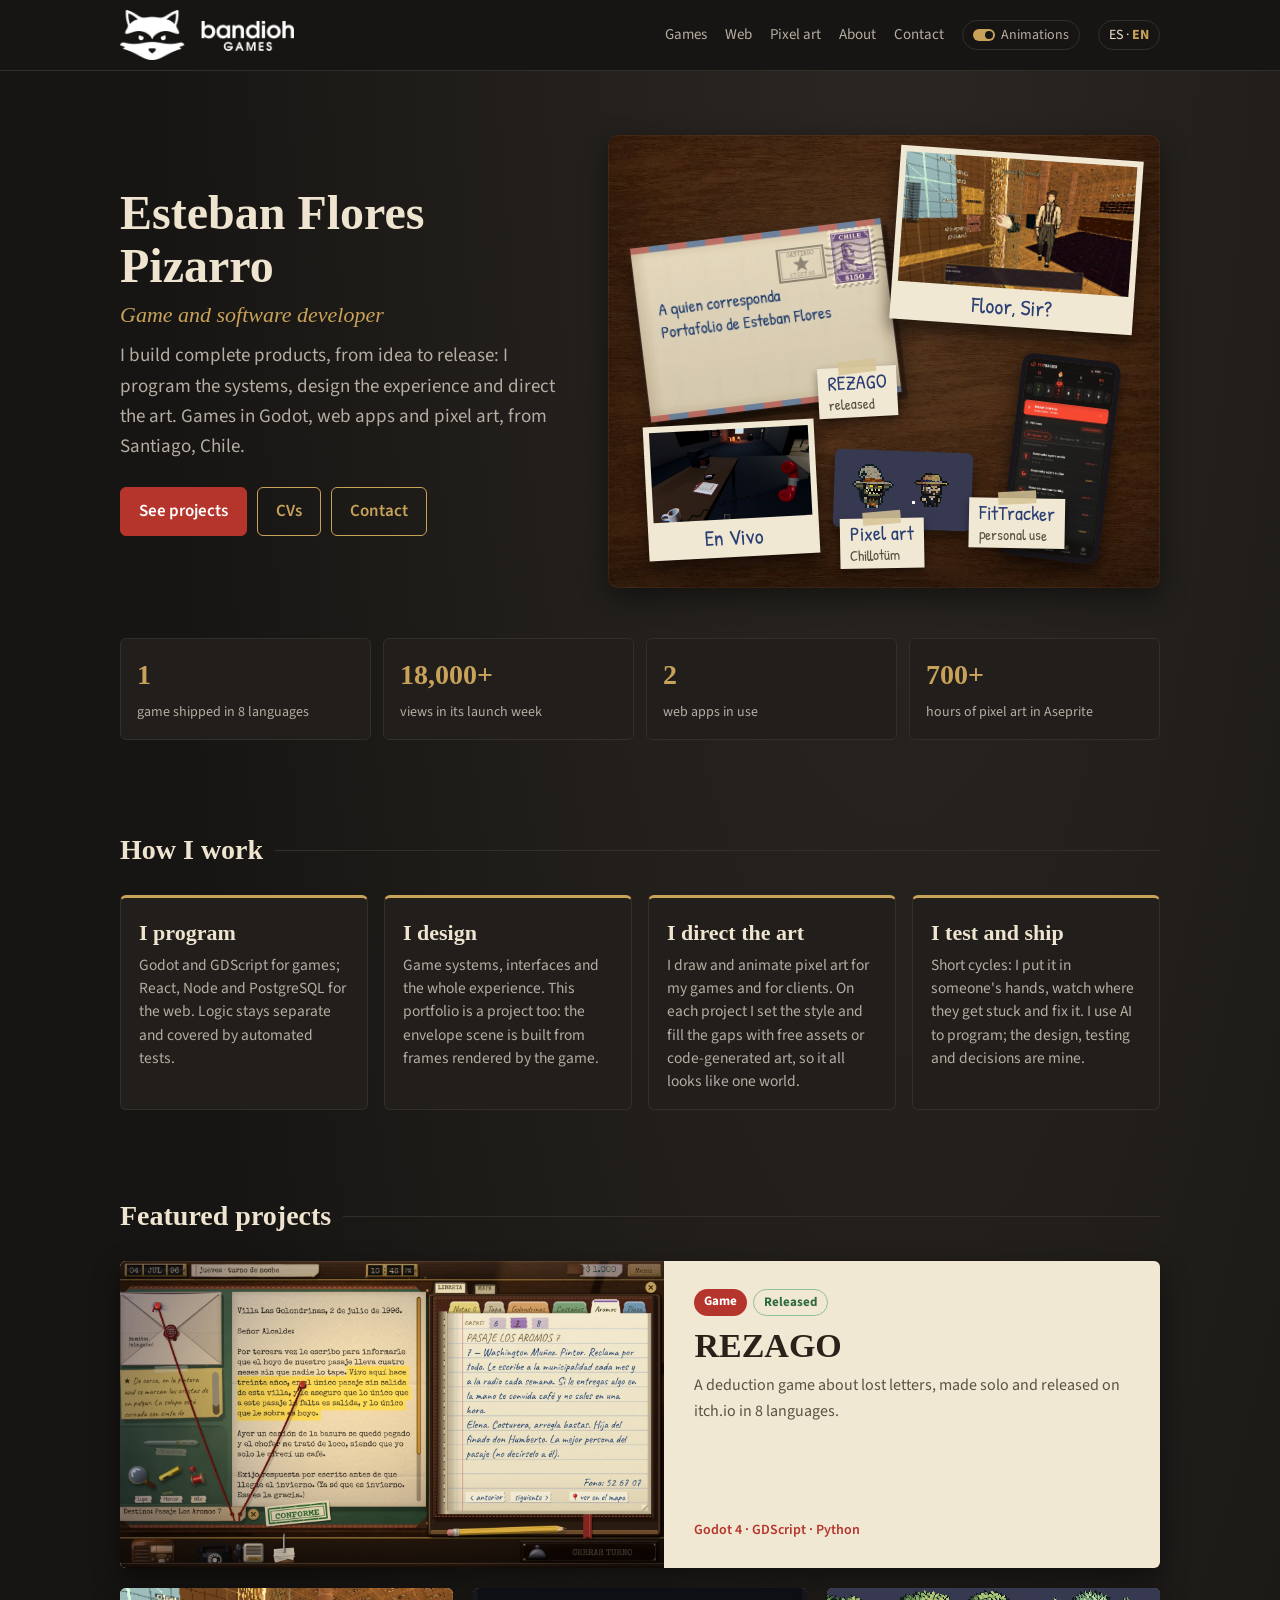
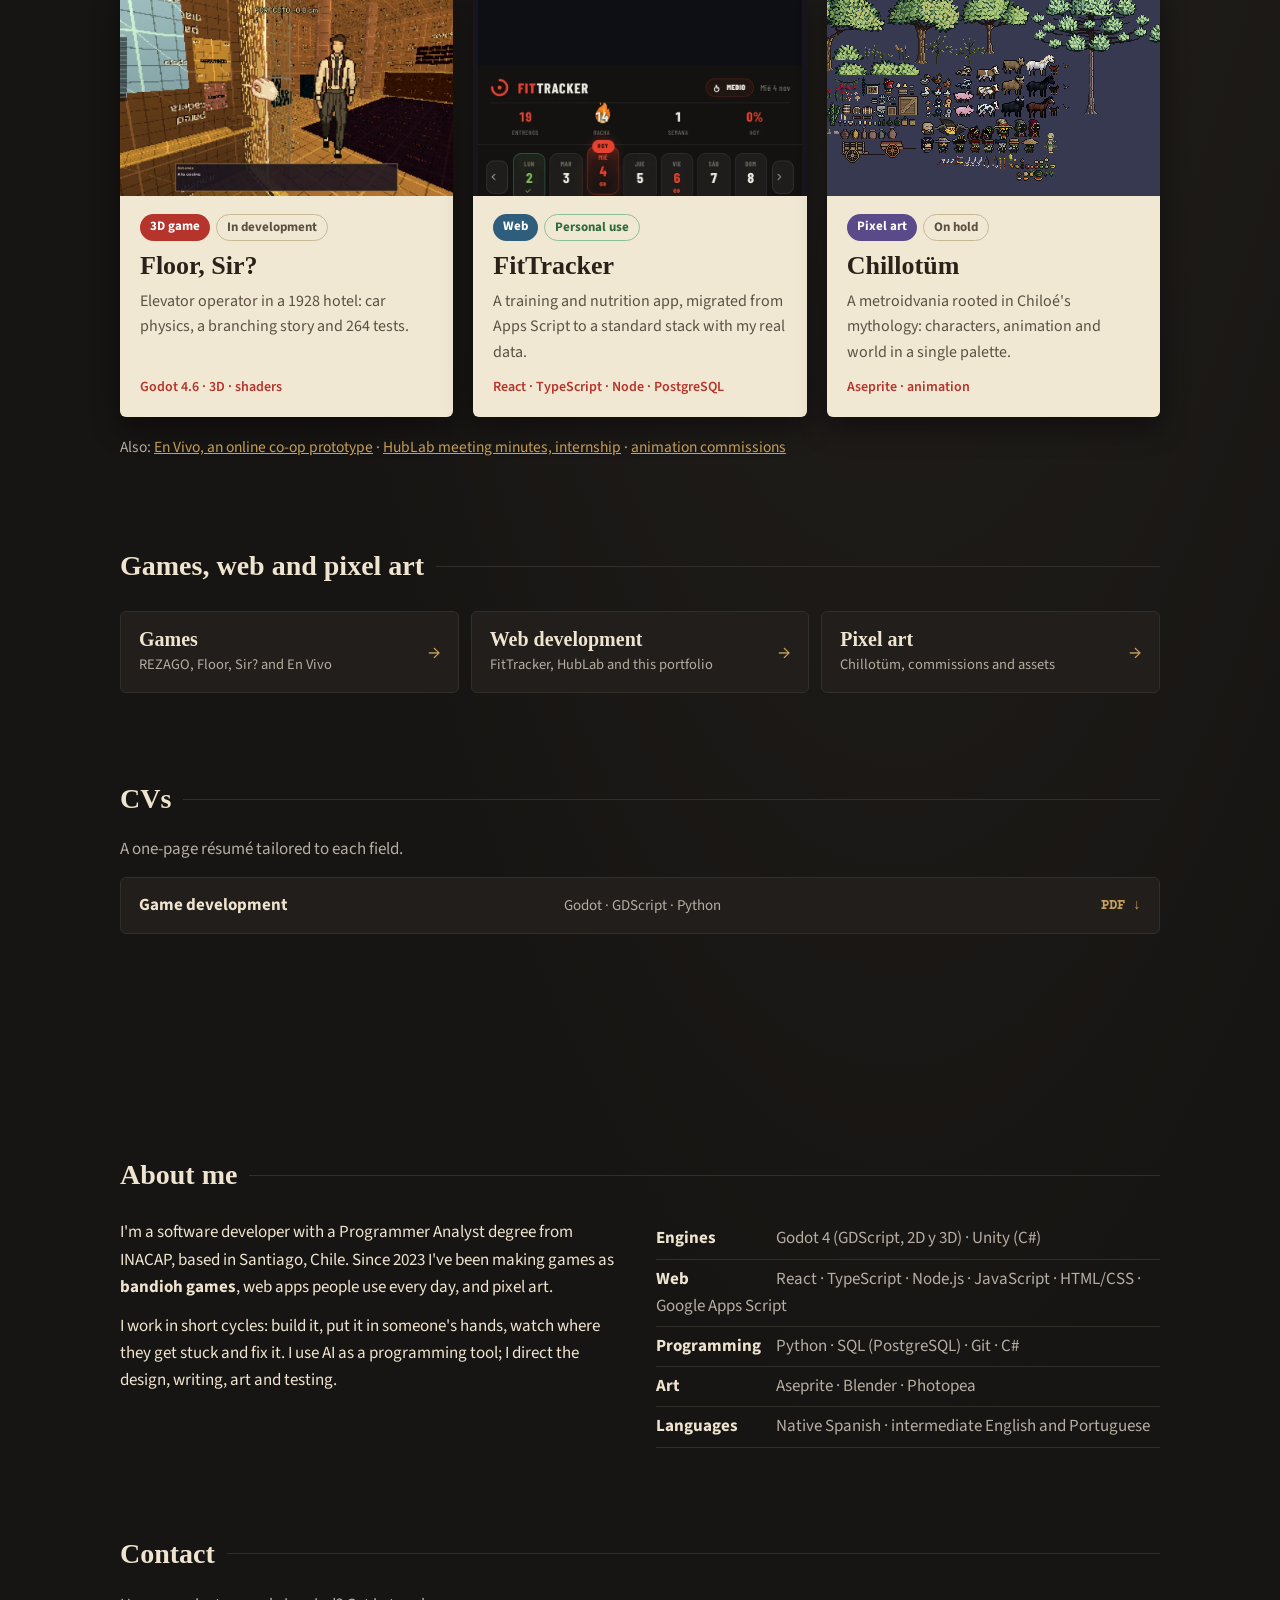
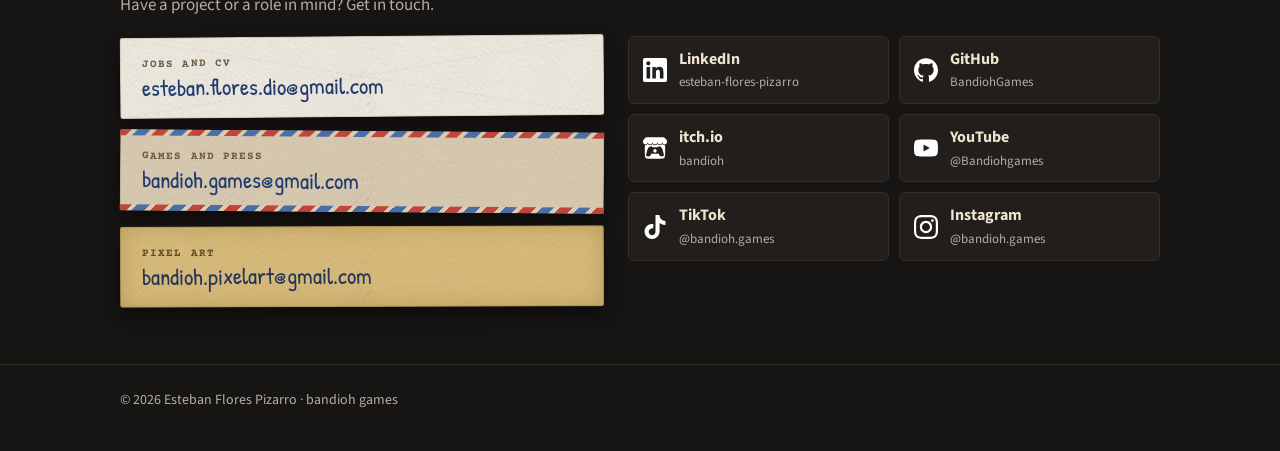
==== index.html @ d573d331 "Resumen de tres líneas (qué hice, qué demuestra, resultado) al inicio de cada caso Co-Authored-By: C" ====
<!doctype html>
<html lang="es" data-l="es" data-titulo-en="Esteban Flores · bandioh games">
<head>
<meta charset="utf-8">
<meta name="viewport" content="width=device-width, initial-scale=1">
<title>Esteban Flores · bandioh games</title>
<meta name="description" content="Portafolio de Esteban Flores Pizarro (bandioh games): videojuegos en Godot, aplicaciones web y pixel art." data-en="Portfolio of Esteban Flores Pizarro (bandioh games): games in Godot, web apps and pixel art.">
<meta property="og:title" content="Esteban Flores · bandioh games">
<meta property="og:description" content="Desarrollador de videojuegos en Godot. Creador de REZAGO: a quien corresponda.">
<meta property="og:image" content="https://bandiohgames.github.io/img/rezago_menu.webp">
<link rel="icon" type="image/png" sizes="32x32" href="img/icono_32.png">
<link rel="apple-touch-icon" href="img/icono_180.png">
<link rel="preconnect" href="https://fonts.googleapis.com">
<link href="https://fonts.googleapis.com/css2?family=Courier+Prime:wght@400;700&family=Old+Standard+TT:ital,wght@0,400;0,700;1,400&family=Patrick+Hand&family=Special+Elite&family=Source+Sans+3:wght@400;600;700&display=swap" rel="stylesheet">
<link rel="stylesheet" href="estilo.css?v=21db4cc2">
<link rel="stylesheet" href="secciones.css?v=c4fefa0a">
<script src="sitio.js?v=a114f627"></script>
</head>
<body class="area-inicio">

<!--comun:cabecera-->
<header><div class="ancho">
  <a class="marca" href="index.html"><img class="logo" decoding="async" src="img/marca.png" alt="bandioh games · inicio" data-alt-en="bandioh games · home"></a>
  <nav>
    <a href="juegos.html"><span lang="es">Juegos</span><span lang="en">Games</span></a>
    <a href="web.html">Web</a>
    <a href="pixel.html">Pixel art</a>
    <a href="#sobre"><span lang="es">Sobre mí</span><span lang="en">About</span></a>
    <a href="#contacto"><span lang="es">Contacto</span><span lang="en">Contact</span></a>
  </nav>
  <button class="animaciones" aria-pressed="true" title="Animaciones: sí" data-title-en="Animations: on"><span class="icono-anim" aria-hidden="true"></span><span lang="es">Animaciones</span><span lang="en">Animations</span></button>
  <button class="idioma" aria-label="Cambiar idioma / Change language"><span lang="es"><b>ES</b> · EN</span><span lang="en">ES · <b>EN</b></span></button>
</div></header>
<!--/comun:cabecera-->

<main class="ancho">

<div class="portada inicio">
  <div class="presenta">
    <h1>Esteban Flores Pizarro</h1>
    <p class="rol-linea"><span lang="es">Desarrollador de videojuegos y software</span><span lang="en">Game and software developer</span></p>
    <p class="bajada">
      <span lang="es">Hago productos completos, de la idea a la publicación: programo los sistemas, diseño la experiencia y dirijo el arte. Juegos en Godot, aplicaciones web y pixel art, desde Santiago de Chile.</span>
      <span lang="en">I build complete products, from idea to release: I program the systems, design the experience and direct the art. Games in Godot, web apps and pixel art, from Santiago, Chile.</span>
    </p>
    <div class="botones">
      <a class="boton lleno" href="#destacados"><span lang="es">Ver proyectos</span><span lang="en">See projects</span></a>
      <a class="boton" href="#cv"><span lang="es">Currículums</span><span lang="en">CVs</span></a>
      <a class="boton" href="#contacto"><span lang="es">Contacto</span><span lang="en">Contact</span></a>
    </div>
  </div>
  <nav class="escritorio" aria-label="Mis proyectos sobre el escritorio" data-aria-label-en="My projects on the desk">
    <a class="obj o-sobre" href="rezago.html"><img decoding="async" src="img/sobre/000.webp" alt="" width="944" height="873"><span class="rotulo"><b>REZAGO</b><span lang="es">publicado</span><span lang="en">released</span></span></a>
    <a class="obj o-floor" href="floor.html"><span class="polaroid"><img decoding="async" src="img/floor_cabina.jpg" alt="" width="960" height="540"><b>Floor, Sir?</b></span></a>
    <a class="obj o-vivo" href="envivo.html"><span class="polaroid"><img decoding="async" src="img/envivo_mano.jpg" alt="" width="960" height="540"><b>En Vivo</b></span></a>
    <a class="obj o-px" href="pixel.html"><span class="lamina"><img decoding="async" src="img/pixel/rep_trauco_anim.webp" alt="" width="288" height="288"><img decoding="async" src="img/pixel/rep_chilote_anim.webp" alt="" width="288" height="288"></span><span class="rotulo"><b>Pixel art</b><span lang="es">Chillotüm</span><span lang="en">Chillotüm</span></span></a>
    <a class="obj o-cel" href="fittracker.html"><img decoding="async" src="img/web/ft_plan_lun.webp" alt="" width="780" height="1688"><span class="rotulo"><b>FitTracker</b><span lang="es">uso personal</span><span lang="en">personal use</span></span></a>
  </nav>
</div>

<div class="cifras">
  <div class="cifra"><b>1</b><span lang="es">juego publicado en 8 idiomas</span><span lang="en">game shipped in 8 languages</span></div>
  <div class="cifra"><b><span lang="es">18.000+</span><span lang="en">18,000+</span></b><span lang="es">visualizaciones en su primera semana</span><span lang="en">views in its launch week</span></div>
  <div class="cifra"><b>2</b><span lang="es">aplicaciones web en uso</span><span lang="en">web apps in use</span></div>
  <div class="cifra"><b>700+</b><span lang="es">horas de pixel art en Aseprite</span><span lang="en">hours of pixel art in Aseprite</span></div>
</div>

<section id="como">
  <h2 class="titulo"><span lang="es">Cómo trabajo</span><span lang="en">How I work</span></h2>
  <div class="pilares">
    <div class="pilar">
      <h3><span lang="es">Programo</span><span lang="en">I program</span></h3>
      <p lang="es">Godot y GDScript para juegos; React, Node y PostgreSQL para la web. La lógica va separada y con pruebas automatizadas.</p>
      <p lang="en">Godot and GDScript for games; React, Node and PostgreSQL for the web. Logic stays separate and covered by automated tests.</p>
    </div>
    <div class="pilar">
      <h3><span lang="es">Diseño</span><span lang="en">I design</span></h3>
      <p lang="es">Sistemas de juego, interfaces y la experiencia completa. Este portafolio también es un proyecto: la escena del sobre está hecha con cuadros del juego.</p>
      <p lang="en">Game systems, interfaces and the whole experience. This portfolio is a project too: the envelope scene is built from frames rendered by the game.</p>
    </div>
    <div class="pilar">
      <h3><span lang="es">Dirijo el arte</span><span lang="en">I direct the art</span></h3>
      <p lang="es">Dibujo y animo pixel art para mis juegos y para encargos. En cada proyecto decido el estilo y armo lo que falta con assets libres o generado por código, para que todo se vea como un solo mundo.</p>
      <p lang="en">I draw and animate pixel art for my games and for clients. On each project I set the style and fill the gaps with free assets or code-generated art, so it all looks like one world.</p>
    </div>
    <div class="pilar">
      <h3><span lang="es">Pruebo y publico</span><span lang="en">I test and ship</span></h3>
      <p lang="es">Ciclos cortos: lo pongo en manos de alguien, miro dónde se traba y corrijo. Uso IA para programar; el diseño, las pruebas y las decisiones son mías.</p>
      <p lang="en">Short cycles: I put it in someone's hands, watch where they get stuck and fix it. I use AI to program; the design, testing and decisions are mine.</p>
    </div>
  </div>
</section>

<section id="destacados">
  <h2 class="titulo"><span lang="es">Proyectos destacados</span><span lang="en">Featured projects</span></h2>
  <div class="destacados">
    <a class="tarjeta-proyecto grande" href="rezago.html">
      <div class="imagen"><img decoding="async" src="img/rezago_fundamento.webp" alt="" width="1600" height="900" loading="lazy"></div>
      <div class="cuerpo">
        <div class="marcas"><span class="area-tag juego"><span lang="es">Videojuego</span><span lang="en">Game</span></span><span class="estado listo"><span lang="es">Publicado</span><span lang="en">Released</span></span></div>
        <h3>REZAGO</h3>
        <p lang="es">Juego de deducción con cartas perdidas, hecho en solitario y publicado en itch.io en 8 idiomas.</p>
        <p lang="en">A deduction game about lost letters, made solo and released on itch.io in 8 languages.</p>
        <span class="tec">Godot 4 · GDScript · Python</span>
      </div>
    </a>
    <a class="tarjeta-proyecto" href="floor.html">
      <div class="imagen"><img decoding="async" src="img/floor_cabina.jpg" alt="" width="960" height="540" loading="lazy"></div>
      <div class="cuerpo">
        <div class="marcas"><span class="area-tag juego"><span lang="es">Videojuego 3D</span><span lang="en">3D game</span></span><span class="estado"><span lang="es">En desarrollo</span><span lang="en">In development</span></span></div>
        <h3>Floor, Sir?</h3>
        <p lang="es">Ascensorista en un hotel de 1928: física de la cabina, historia ramificada y 264 pruebas.</p>
        <p lang="en">Elevator operator in a 1928 hotel: car physics, a branching story and 264 tests.</p>
        <span class="tec">Godot 4.6 · 3D · <span lang="es">shaders</span><span lang="en">shaders</span></span>
      </div>
    </a>
    <a class="tarjeta-proyecto" href="fittracker.html">
      <div class="imagen imagen-web"><img decoding="async" width="780" height="1688" src="img/web/ft_plan_lun.webp" alt="" loading="lazy"></div>
      <div class="cuerpo">
        <div class="marcas"><span class="area-tag web">Web</span><span class="estado listo"><span lang="es">Uso personal</span><span lang="en">Personal use</span></span></div>
        <h3>FitTracker</h3>
        <p lang="es">App de entrenamiento y nutrición, migrada de Apps Script a un stack estándar con mis datos reales.</p>
        <p lang="en">A training and nutrition app, migrated from Apps Script to a standard stack with my real data.</p>
        <span class="tec">React · TypeScript · Node · PostgreSQL</span>
      </div>
    </a>
    <a class="tarjeta-proyecto" href="pixel.html">
      <div class="imagen imagen-px"><img decoding="async" src="img/pixel/mundo.png" alt="" width="1200" height="500" loading="lazy"></div>
      <div class="cuerpo">
        <div class="marcas"><span class="area-tag pixel">Pixel art</span><span class="estado"><span lang="es">En pausa</span><span lang="en">On hold</span></span></div>
        <h3>Chillotüm</h3>
        <p lang="es">Metroidvania basado en la mitología de Chiloé: personajes, animaciones y mundo en una sola paleta.</p>
        <p lang="en">A metroidvania rooted in Chiloé's mythology: characters, animation and world in a single palette.</p>
        <span class="tec">Aseprite · <span lang="es">animación</span><span lang="en">animation</span></span>
      </div>
    </a>
  </div>
  <p class="tambien">
    <span lang="es">También:</span><span lang="en">Also:</span>
    <a href="envivo.html"><span lang="es">En Vivo, prototipo cooperativo en línea</span><span lang="en">En Vivo, an online co-op prototype</span></a> ·
    <a href="hublab.html"><span lang="es">minutas de HubLab, práctica profesional</span><span lang="en">HubLab meeting minutes, internship</span></a> ·
    <a href="pixel.html"><span lang="es">encargos de animación</span><span lang="en">animation commissions</span></a>
  </p>
</section>

<section id="areas">
  <h2 class="titulo"><span lang="es">Juegos, web y pixel art</span><span lang="en">Games, web and pixel art</span></h2>
  <div class="areas-cortas">
    <a href="juegos.html"><b><span lang="es">Videojuegos</span><span lang="en">Games</span></b><span lang="es">REZAGO, Floor, Sir? y En Vivo</span><span lang="en">REZAGO, Floor, Sir? and En Vivo</span><i>→</i></a>
    <a href="web.html"><b><span lang="es">Desarrollo web</span><span lang="en">Web development</span></b><span lang="es">FitTracker, HubLab y este portafolio</span><span lang="en">FitTracker, HubLab and this portfolio</span><i>→</i></a>
    <a href="pixel.html"><b>Pixel art</b><span lang="es">Chillotüm, encargos y assets</span><span lang="en">Chillotüm, commissions and assets</span><i>→</i></a>
  </div>
</section>

<section id="cv">
  <h2 class="titulo"><span lang="es">Currículums</span><span lang="en">CVs</span></h2>
  <p class="nota-cv" lang="es">Uno por área, en PDF de una página.</p>
  <p class="nota-cv" lang="en">A one-page résumé tailored to each field.</p>
  <div class="cvs">
    <a class="cv-fila" target="_blank" rel="noopener" href="cv/CV_Esteban_Flores_Videojuegos.pdf" lang="es"><b>Desarrollo de videojuegos</b><span>Godot · GDScript · Python</span><i>PDF ↓</i></a>
    <a class="cv-fila" target="_blank" rel="noopener" href="cv/CV_Esteban_Flores_Game_Developer.pdf" lang="en"><b>Game development</b><span>Godot · GDScript · Python</span><i>PDF ↓</i></a>
    <a class="cv-fila" target="_blank" rel="noopener" href="cv/CV_Esteban_Flores_Web.pdf" lang="es"><b>Desarrollo web</b><span>React · TypeScript · Node.js · PostgreSQL</span><i>PDF ↓</i></a>
    <a class="cv-fila" target="_blank" rel="noopener" href="cv/CV_Esteban_Flores_Web_Developer.pdf" lang="en"><b>Web development</b><span>React · TypeScript · Node.js · PostgreSQL</span><i>PDF ↓</i></a>
    <a class="cv-fila" target="_blank" rel="noopener" href="cv/CV_Esteban_Flores_Datos.pdf" lang="es"><b>Datos y soporte TI</b><span>SQL · PostgreSQL · Python · Excel</span><i>PDF ↓</i></a>
    <a class="cv-fila" target="_blank" rel="noopener" href="cv/CV_Esteban_Flores_Data_IT.pdf" lang="en"><b>Data and IT support</b><span>SQL · PostgreSQL · Python · Excel</span><i>PDF ↓</i></a>
  </div>
</section>

<!--comun:sobre-->
<section id="sobre">
  <h2 class="titulo"><span lang="es">Sobre mí</span><span lang="en">About me</span></h2>
  <div class="sobre">
    <div>
      <p lang="es">Soy Analista Programador titulado de INACAP y vivo en Santiago de Chile. Hago videojuegos como <b>bandioh games</b>, aplicaciones web que la gente usa a diario y pixel art desde 2023.</p>
      <p lang="en">I'm a software developer with a Programmer Analyst degree from INACAP, based in Santiago, Chile. Since 2023 I've been making games as <b>bandioh games</b>, web apps people use every day, and pixel art.</p>
      <p lang="es">Trabajo en ciclos cortos: construir, ponerlo en manos de alguien, mirar dónde se traba y corregir. Uso IA como herramienta de programación; el diseño, la escritura, el arte y las pruebas los dirijo yo.</p>
      <p lang="en">I work in short cycles: build it, put it in someone's hands, watch where they get stuck and fix it. I use AI as a programming tool; I direct the design, writing, art and testing.</p>
    </div>
    <div class="habilidades">
      <div><b lang="es">Motores</b><b lang="en">Engines</b><span>Godot 4 (GDScript, 2D y 3D) · Unity (C#)</span></div>
      <div><b>Web</b><span>React · TypeScript · Node.js · JavaScript · HTML/CSS · Google Apps Script</span></div>
      <div><b lang="es">Programación</b><b lang="en">Programming</b><span>Python · SQL (PostgreSQL) · Git · C#</span></div>
      <div><b lang="es">Arte</b><b lang="en">Art</b><span>Aseprite · Blender · Photopea</span></div>
      <div><b lang="es">Idiomas</b><b lang="en">Languages</b><span lang="es">Español nativo · inglés y portugués intermedio</span><span lang="en">Native Spanish · intermediate English and Portuguese</span></div>
    </div>
  </div>
</section>
<!--/comun:sobre-->

<!--comun:contacto-->
<section id="contacto">
  <h2 class="titulo"><span lang="es">Contacto</span><span lang="en">Contact</span></h2>
  <p class="contacto-intro" lang="es">¿Tienes un proyecto o un puesto en mente? Escríbeme.</p>
  <p class="contacto-intro" lang="en">Have a project or a role in mind? Get in touch.</p>
  <div class="contacto">
    <div class="correos">
      <a class="sobre-correo blanco" href="mailto:esteban.flores.dio@gmail.com"><small><span lang="es">Trabajo y CV</span><span lang="en">Jobs and CV</span></small><b>esteban.flores.dio@gmail.com</b></a>
      <a class="sobre-correo aereo" href="mailto:bandioh.games@gmail.com"><small><span lang="es">Juegos y prensa</span><span lang="en">Games and press</span></small><b>bandioh.games@gmail.com</b></a>
      <a class="sobre-correo manila" href="mailto:bandioh.pixelart@gmail.com"><small>Pixel art</small><b>bandioh.pixelart@gmail.com</b></a>
    </div>
    <div class="redes">
      <a class="red" href="https://linkedin.com/in/esteban-flores-pizarro"><svg viewBox="0 0 24 24" aria-hidden="true"><path fill="currentColor" d="M20.447 20.452h-3.554v-5.569c0-1.328-.027-3.037-1.852-3.037-1.853 0-2.136 1.445-2.136 2.939v5.667H9.351V9h3.414v1.561h.046c.477-.9 1.637-1.85 3.37-1.85 3.601 0 4.267 2.37 4.267 5.455v6.286zM5.337 7.433c-1.144 0-2.063-.926-2.063-2.065 0-1.138.92-2.063 2.063-2.063 1.14 0 2.064.925 2.064 2.063 0 1.139-.925 2.065-2.064 2.065zm1.782 13.019H3.555V9h3.564v11.452zM22.225 0H1.771C.792 0 0 .774 0 1.729v20.542C0 23.227.792 24 1.771 24h20.451C23.2 24 24 23.227 24 22.271V1.729C24 .774 23.2 0 22.222 0h.003z"/></svg><span><b>LinkedIn</b><small>esteban-flores-pizarro</small></span></a>
      <a class="red" href="https://github.com/BandiohGames"><svg viewBox="0 0 24 24" aria-hidden="true"><path fill="currentColor" d="M12 .297c-6.63 0-12 5.373-12 12 0 5.303 3.438 9.8 8.205 11.385.6.113.82-.258.82-.577 0-.285-.01-1.04-.015-2.04-3.338.724-4.042-1.61-4.042-1.61C4.422 18.07 3.633 17.7 3.633 17.7c-1.087-.744.084-.729.084-.729 1.205.084 1.838 1.236 1.838 1.236 1.07 1.835 2.809 1.305 3.495.998.108-.776.417-1.305.76-1.605-2.665-.3-5.466-1.332-5.466-5.93 0-1.31.465-2.38 1.235-3.22-.135-.303-.54-1.523.105-3.176 0 0 1.005-.322 3.3 1.23.96-.267 1.98-.399 3-.405 1.02.006 2.04.138 3 .405 2.28-1.552 3.285-1.23 3.285-1.23.645 1.653.24 2.873.12 3.176.765.84 1.23 1.91 1.23 3.22 0 4.61-2.805 5.625-5.475 5.92.42.36.81 1.096.81 2.22 0 1.606-.015 2.896-.015 3.286 0 .315.21.69.825.57C20.565 22.092 24 17.592 24 12.297c0-6.627-5.373-12-12-12"/></svg><span><b>GitHub</b><small>BandiohGames</small></span></a>
      <a class="red" href="https://bandioh.itch.io"><svg viewBox="0 0 24 24" aria-hidden="true"><path fill="currentColor" d="M3.13 1.338C2.08 1.96.02 4.328 0 4.95v1.03c0 1.303 1.22 2.45 2.325 2.45 1.33 0 2.436-1.102 2.436-2.41 0 1.308 1.07 2.41 2.4 2.41 1.328 0 2.362-1.102 2.362-2.41 0 1.308 1.137 2.41 2.466 2.41h.024c1.33 0 2.466-1.102 2.466-2.41 0 1.308 1.034 2.41 2.363 2.41 1.33 0 2.4-1.102 2.4-2.41 0 1.308 1.106 2.41 2.435 2.41C22.78 8.43 24 7.282 24 5.98V4.95c-.02-.62-2.082-2.99-3.13-3.612-3.253-.114-5.508-.134-8.87-.133-3.362 0-7.945.053-8.87.133zm6.376 6.477a2.74 2.74 0 0 1-.468.602c-.5.49-1.19.795-1.947.795a2.786 2.786 0 0 1-1.95-.795c-.182-.178-.32-.37-.446-.59-.127.222-.303.412-.486.59a2.788 2.788 0 0 1-1.95.795c-.092 0-.187-.025-.264-.052-.107 1.113-.152 2.176-.168 2.95v.005l-.006 1.167c.02 2.334-.23 7.564 1.03 8.85 1.952.454 5.545.662 9.15.663 3.605 0 7.198-.21 9.15-.664 1.26-1.284 1.01-6.514 1.03-8.848l-.006-1.167v-.004c-.016-.775-.06-1.838-.168-2.95-.077.026-.172.052-.263.052a2.788 2.788 0 0 1-1.95-.795c-.184-.178-.36-.368-.486-.59-.127.22-.265.412-.447.59a2.786 2.786 0 0 1-1.95.794c-.76 0-1.446-.303-1.948-.793a2.74 2.74 0 0 1-.468-.602 2.738 2.738 0 0 1-.463.602 2.787 2.787 0 0 1-1.95.794h-.16a2.787 2.787 0 0 1-1.95-.793 2.738 2.738 0 0 1-.464-.602zm-2.004 2.59v.002c.795.002 1.5 0 2.373.953.687-.072 1.406-.108 2.125-.107.72 0 1.438.035 2.125.107.873-.953 1.578-.95 2.372-.953.376 0 1.876 0 2.92 2.934l1.123 4.028c.832 2.995-.266 3.068-1.636 3.07-2.03-.075-3.156-1.55-3.156-3.025-1.124.184-2.436.276-3.748.277-1.312 0-2.624-.093-3.748-.277 0 1.475-1.125 2.95-3.156 3.026-1.37-.004-2.468-.077-1.636-3.072l1.122-4.027c1.045-2.934 2.545-2.934 2.92-2.934zM12 12.714c-.002.002-2.14 1.964-2.523 2.662l1.4-.056v1.22c0 .056.56.033 1.123.007.562.026 1.124.05 1.124-.008v-1.22l1.4.055C14.138 14.677 12 12.713 12 12.713z"/></svg><span><b>itch.io</b><small>bandioh</small></span></a>
      <a class="red" href="https://www.youtube.com/@Bandiohgames"><svg viewBox="0 0 24 24" aria-hidden="true"><path fill="currentColor" d="M23.498 6.186a3.016 3.016 0 0 0-2.122-2.136C19.505 3.545 12 3.545 12 3.545s-7.505 0-9.377.505A3.017 3.017 0 0 0 .502 6.186C0 8.07 0 12 0 12s0 3.93.502 5.814a3.016 3.016 0 0 0 2.122 2.136c1.871.505 9.376.505 9.376.505s7.505 0 9.377-.505a3.015 3.015 0 0 0 2.122-2.136C24 15.93 24 12 24 12s0-3.93-.502-5.814zM9.545 15.568V8.432L15.818 12l-6.273 3.568z"/></svg><span><b>YouTube</b><small>@Bandiohgames</small></span></a>
      <a class="red" href="https://www.tiktok.com/@bandioh.games"><svg viewBox="0 0 24 24" aria-hidden="true"><path fill="currentColor" d="M12.525.02c1.31-.02 2.61-.01 3.91-.02.08 1.53.63 3.09 1.75 4.17 1.12 1.11 2.7 1.62 4.24 1.79v4.03c-1.44-.05-2.89-.35-4.2-.97-.57-.26-1.1-.59-1.62-.93-.01 2.92.01 5.84-.02 8.75-.08 1.4-.54 2.79-1.35 3.94-1.31 1.92-3.58 3.17-5.91 3.21-1.43.08-2.86-.31-4.08-1.03-2.02-1.19-3.44-3.37-3.65-5.71-.02-.5-.03-1-.01-1.49.18-1.9 1.12-3.72 2.58-4.96 1.66-1.44 3.98-2.13 6.15-1.72.02 1.48-.04 2.96-.04 4.44-.99-.32-2.15-.23-3.02.37-.63.41-1.11 1.04-1.36 1.75-.21.51-.15 1.07-.14 1.61.24 1.64 1.82 3.02 3.5 2.87 1.12-.01 2.19-.66 2.77-1.61.19-.33.4-.67.41-1.06.1-1.79.06-3.57.07-5.36.01-4.03-.01-8.05.02-12.07z"/></svg><span><b>TikTok</b><small>@bandioh.games</small></span></a>
      <a class="red" href="https://www.instagram.com/bandioh.games"><svg viewBox="0 0 24 24" aria-hidden="true"><path fill="currentColor" d="M12 0C8.74 0 8.333.015 7.053.072 5.775.132 4.905.333 4.14.63c-.789.306-1.459.717-2.126 1.384S.935 3.35.63 4.14C.333 4.905.131 5.775.072 7.053.012 8.333 0 8.74 0 12s.015 3.667.072 4.947c.06 1.277.261 2.148.558 2.913.306.788.717 1.459 1.384 2.126.667.666 1.336 1.079 2.126 1.384.766.296 1.636.499 2.913.558C8.333 23.988 8.74 24 12 24s3.667-.015 4.947-.072c1.277-.06 2.148-.262 2.913-.558.788-.306 1.459-.718 2.126-1.384.666-.667 1.079-1.335 1.384-2.126.296-.765.499-1.636.558-2.913.06-1.28.072-1.687.072-4.947s-.015-3.667-.072-4.947c-.06-1.277-.262-2.149-.558-2.913-.306-.789-.718-1.459-1.384-2.126C21.319 1.347 20.651.935 19.86.63c-.765-.297-1.636-.499-2.913-.558C15.667.012 15.26 0 12 0zm0 2.16c3.203 0 3.585.016 4.85.071 1.17.055 1.805.249 2.227.415.562.217.96.477 1.382.896.419.42.679.819.896 1.381.164.422.36 1.057.413 2.227.057 1.266.07 1.646.07 4.85s-.015 3.585-.074 4.85c-.061 1.17-.256 1.805-.421 2.227-.224.562-.479.96-.899 1.382-.419.419-.824.679-1.38.896-.42.164-1.065.36-2.235.413-1.274.057-1.649.07-4.859.07-3.211 0-3.586-.015-4.859-.074-1.171-.061-1.816-.256-2.236-.421-.569-.224-.96-.479-1.379-.899-.421-.419-.69-.824-.9-1.38-.165-.42-.359-1.065-.42-2.235-.045-1.26-.061-1.649-.061-4.844 0-3.196.016-3.586.061-4.861.061-1.17.255-1.814.42-2.234.21-.57.479-.96.9-1.381.419-.419.81-.689 1.379-.898.42-.166 1.051-.361 2.221-.421 1.275-.045 1.65-.06 4.859-.06l.045.03zm0 3.678c-3.405 0-6.162 2.76-6.162 6.162 0 3.405 2.76 6.162 6.162 6.162 3.405 0 6.162-2.76 6.162-6.162 0-3.405-2.76-6.162-6.162-6.162zM12 16c-2.21 0-4-1.79-4-4s1.79-4 4-4 4 1.79 4 4-1.79 4-4 4zm7.846-10.405c0 .795-.646 1.44-1.44 1.44-.795 0-1.44-.646-1.44-1.44 0-.794.646-1.439 1.44-1.439.793-.001 1.44.645 1.44 1.439z"/></svg><span><b>Instagram</b><small>@bandioh.games</small></span></a>
    </div>
  </div>
</section>
<!--/comun:contacto-->

</main>
<!--comun:pie-->
<footer><div class="ancho">© 2026 Esteban Flores Pizarro · bandioh games</div></footer>
<!--/comun:pie-->
<div id="visor"><img decoding="async" alt=""></div>
</body>
</html>
---- estilo.css ----
:root {
  --madera: #1c130d; --madera-2: #2a1d14; --madera-3: #3a291c; --madera-4: #2f2418; --codigo-barra: #241a13; --codigo-fondo: #15100c;
  --papel: #f1e8d4; --papel-2: #e4d7bb; --tinta: #2a2119; --tinta-suave: #5d5042;
  --sello: #b5342b; --sello-claro: #e0675c; --laton: #c9a25a; --texto-claro: #efe4cf; --texto-tenue: #b9a88e;
  --titulos: "Old Standard TT", "Times New Roman", serif;
  --radio: 6px; --sombra: 0 10px 28px rgba(0,0,0,.45);
}
* { box-sizing: border-box; margin: 0; padding: 0; }
html { scroll-behavior: smooth; }
body { background: var(--madera); color: var(--texto-claro); font: 17px/1.6 "Source Sans 3", "Segoe UI", sans-serif;
  background-image: radial-gradient(ellipse at 50% -10%, #3b2a1d 0%, transparent 60%); min-height: 100vh; }
a { color: var(--laton); }
img { max-width: 100%; height: auto; display: block; }
.mono { font-family: var(--titulos); font-weight: 700; }
.ancho { max-width: 1080px; margin: 0 auto; padding: 0 20px; }

/* Idiomas: cada texto existe en ES y EN; se muestra el activo */
html[data-l="es"] [lang="en"], html[data-l="en"] [lang="es"] { display: none !important; }

/* Cabecera */
header { position: sticky; top: 0; z-index: 10; background: var(--madera); backdrop-filter: none; border-bottom: 1px solid var(--madera-3); }
header .ancho { display: flex; align-items: center; gap: 18px; height: 70px; }
.marca { display: flex; align-items: center; gap: 10px; color: var(--texto-claro); text-decoration: none; font-weight: 700; letter-spacing: .02em; }
.marca img.logo { height: 50px; width: auto; }
nav { margin-left: auto; display: flex; gap: 18px; }
nav a { color: var(--texto-tenue); text-decoration: none; font-size: 15px; }
nav a:hover { color: var(--texto-claro); }
.idioma { background: none; border: 1px solid var(--madera-3); color: var(--texto-claro); border-radius: 20px; padding: 3px 10px; cursor: pointer; font: inherit; font-size: 14px; }
.idioma b { color: var(--laton); }

/* Portada */
.portada { padding: 72px 0 40px; display: grid; grid-template-columns: 1.15fr .85fr; gap: 40px; align-items: center; }
.portada h1 { font-family: var(--titulos); font-size: 44px; line-height: 1.1; }
.portada .bajada { color: var(--texto-tenue); font-size: 19px; margin: 14px 0 24px; max-width: 34em; }
.botones { display: flex; flex-wrap: wrap; gap: 10px; }
.boton { display: inline-block; padding: 10px 18px; border-radius: var(--radio); text-decoration: none; font-weight: 600; border: 1px solid var(--laton); color: var(--laton); }
.boton.lleno { background: var(--sello); border-color: var(--sello); color: #fff; }
.boton:hover { filter: brightness(1.12); }
.portada .foto { transform: rotate(1.5deg); border: 8px solid var(--papel); border-bottom-width: 30px; box-shadow: var(--sombra); }

.cifras { display: grid; grid-template-columns: repeat(4, 1fr); gap: 12px; margin: 10px 0 60px; }
.cifra { background: var(--madera-2); border: 1px solid var(--madera-3); border-radius: var(--radio); padding: 14px 16px; }
.cifra b { display: block; font-family: var(--titulos); font-weight: 700; font-size: 28px; color: var(--laton); }
.cifra span { color: var(--texto-tenue); font-size: 14px; }
.cifra .traduccion { display: block; font-size: 12.5px; color: #8f8272; margin-top: 2px; }

/* Secciones */
section { padding: 28px 0 56px; }
h2.titulo { font-family: var(--titulos); font-size: 28px; margin-bottom: 22px; display: flex; align-items: center; gap: 12px; }
h2.titulo::after { content: ""; flex: 1; height: 1px; background: var(--madera-3); }

/* Ficha de proyecto: papel sobre la mesa */
.ficha { background: var(--papel); color: var(--tinta); border-radius: var(--radio); box-shadow: var(--sombra); overflow: hidden; }
.ficha + .ficha { margin-top: 28px; }
.ficha .cuerpo { padding: 26px 28px 28px; }
.ficha h3 { font-family: var(--titulos); font-size: 30px; line-height: 1.1; }
.ficha .tipo { color: var(--tinta-suave); margin: 4px 0 14px; }
.ficha p { margin-bottom: 12px; }
.ficha ul { padding-left: 20px; margin: 6px 0 14px; }
.ficha li { margin-bottom: 4px; }
.ficha a { color: var(--sello); }
.ficha .boton { color: var(--sello); border-color: var(--sello); }
.ficha .boton.lleno { color: #fff; }
.ficha .nota { color: var(--tinta-suave); font-size: 13px; }
.estampa { display: inline-block; font-family: "Courier Prime", monospace; font-weight: 700; font-size: 13px; letter-spacing: .08em; text-transform: uppercase;
  color: var(--sello); border: 2px solid var(--sello); padding: 1px 8px; border-radius: 3px; transform: rotate(-3deg); margin-bottom: 10px; }
.estampa.gris { color: var(--tinta-suave); border-color: var(--tinta-suave); }
.rol { background: var(--papel-2); border-left: 4px solid var(--sello); padding: 10px 14px; margin: 12px 0 16px; font-size: 16px; }
.etiquetas { display: flex; flex-wrap: wrap; gap: 6px; margin: 10px 0 16px; }
.etiquetas span { font-size: 13px; background: var(--papel-2); padding: 2px 9px; border-radius: 12px; color: var(--tinta-suave); }

.destacado .medio { position: relative; aspect-ratio: 16/9; background: #000; }
.destacado .medio iframe { position: absolute; inset: 0; width: 100%; height: 100%; border: 0; }
.dos { display: grid; grid-template-columns: 1.3fr .7fr; gap: 28px; }
.datos-vivos { background: var(--papel-2); border-radius: var(--radio); padding: 14px 16px; font-size: 15px; }
.datos-vivos div { display: flex; justify-content: space-between; border-bottom: 1px dashed #c4b493; padding: 5px 0; }
.datos-vivos div:last-child { border: 0; }
.datos-vivos b { font-family: var(--titulos); }
.datos-vivos small { display: block; color: var(--tinta-suave); margin-top: 8px; font-size: 12px; }

.galeria { display: grid; grid-template-columns: repeat(3, 1fr); gap: 10px; margin-top: 18px; }
.galeria img { border-radius: 4px; cursor: zoom-in; aspect-ratio: 16/9; object-fit: cover; width: 100%; }

.rejilla { display: grid; grid-template-columns: repeat(3, 1fr); gap: 20px; margin-top: 28px; }
.rejilla .ficha .cuerpo { padding: 20px; }
.rejilla .ficha h3 { font-size: 22px; }
.hueco { aspect-ratio: 16/9; background: repeating-linear-gradient(45deg, #2c2119, #2c2119 12px, #33261c 12px, #33261c 24px);
  display: grid; place-items: center; color: var(--texto-tenue); font-family: "Courier Prime", monospace; text-align: center; padding: 10px; }

/* Sobre mí */
.sobre { display: grid; grid-template-columns: 1fr 1fr; gap: 32px; }
.sobre p { margin-bottom: 12px; }
.sobre h3 { font-family: var(--titulos); color: var(--laton); margin-bottom: 8px; }
.habilidades div { padding: 6px 0; border-bottom: 1px solid var(--madera-3); }
.habilidades b { display: inline-block; min-width: 120px; color: var(--texto-claro); }
.habilidades span { color: var(--texto-tenue); }

/* Contacto: cada correo es un sobre de REZAGO (papel con grano, aéreo, blanco o manila, con la dirección a mano);
   las redes, tarjetas iguales con su logo en blanco */
.contacto-intro { color: var(--texto-tenue); margin: -6px 0 16px; }
.contacto { display: grid; grid-template-columns: minmax(0, 1fr) minmax(0, 1.1fr); gap: 24px; align-items: start; }
.correos { display: grid; gap: 14px; }
.sobre-correo { position: relative; display: block; padding: 20px 22px 18px; text-decoration: none; color: #1f3a6e; border-radius: 3px;
  background-image: url(img/grano_papel.png); box-shadow: 0 8px 18px rgba(0,0,0,.45), inset 0 0 0 1px rgba(110,85,45,.22);
  transform: rotate(-.5deg); transition: transform .18s, box-shadow .18s; }
.sobre-correo:nth-child(2) { transform: rotate(.4deg); } .sobre-correo:nth-child(3) { transform: rotate(-.2deg); }
.sobre-correo:hover { transform: rotate(0) translateY(-3px); box-shadow: 0 12px 24px rgba(0,0,0,.5), inset 0 0 0 1px rgba(110,85,45,.22); }
.sobre-correo small { display: block; font: 700 11px "Courier Prime", monospace; letter-spacing: .1em; text-transform: uppercase; color: #6b5a42; }
.sobre-correo b { display: block; font: 400 23px/1.15 "Patrick Hand", cursive; margin-top: 4px; overflow-wrap: anywhere; }
/* 1) correo aéreo: papel crema y la franja roja y azul arriba y abajo, como el sobre del juego */
.sobre-correo.aereo { background-color: #dacbb3; }
.sobre-correo.aereo::before, .sobre-correo.aereo::after { content: ""; position: absolute; left: 0; right: 0; height: 6px;
  background: repeating-linear-gradient(-45deg, #c0453a 0 9px, #dacbb3 9px 13px, #4a6fa8 13px 22px, #dacbb3 22px 26px); }
.sobre-correo.aereo::before { top: 0; } .sobre-correo.aereo::after { bottom: 0; }
/* 2) sobre blanco: papel claro, con las solapas de atrás que apenas se transparentan */
.sobre-correo.blanco { background-color: #efebe2;
  background-image: url(img/grano_papel.png), linear-gradient(to top right, transparent 49.7%, rgba(90,80,60,.11) 50%, transparent 50.3%),
    linear-gradient(to top left, transparent 49.7%, rgba(90,80,60,.11) 50%, transparent 50.3%); }
/* 3) sobre manila: amarillento, un poco más oscuro hacia los bordes */
.sobre-correo.manila { background-color: #d9bd7c; color: #26355a;
  box-shadow: 0 8px 18px rgba(0,0,0,.45), inset 0 0 0 1px rgba(110,80,30,.3), inset 0 0 22px rgba(120,85,25,.3); }
.sobre-correo.manila small { color: #5e4a22; }
.redes { display: grid; grid-template-columns: repeat(auto-fill, minmax(200px, 1fr)); gap: 10px; }
.red { display: flex; align-items: center; gap: 12px; min-height: 64px; padding: 10px 14px; border: 1px solid var(--madera-3); border-radius: var(--radio);
  background: var(--madera-2); color: #fff; text-decoration: none; transition: border-color .15s, transform .15s, background .15s; }
.red:hover { border-color: var(--laton); background: var(--madera-3); }
.red svg { flex: 0 0 24px; width: 24px; height: 24px; }
.red span { min-width: 0; }
.red b { display: block; font-size: 16px; color: var(--texto-claro); }
.red small { display: block; color: var(--texto-tenue); font-size: 13px; overflow-wrap: anywhere; }
@media (max-width: 820px) {
  .contacto { grid-template-columns: 1fr; }
  .redes { grid-template-columns: repeat(2, minmax(0, 1fr)); }
  .sobre-correo b { font-size: 19px; }
}
footer { border-top: 1px solid var(--madera-3); padding: 24px 0 40px; color: var(--texto-tenue); font-size: 14px; }

/* Visor de capturas */
#visor { position: fixed; inset: 0; background: rgba(0,0,0,.88); display: none; place-items: center; z-index: 50; cursor: zoom-out; padding: 20px; }
#visor.abierto { display: grid; }
#visor img { max-height: 90vh; border-radius: 4px; }

/* Caso de estudio */
.caso h2 { font-family: var(--titulos); font-size: 24px; margin: 34px 0 10px; color: var(--laton); }
.caso p, .caso li { color: var(--texto-claro); max-width: 46em; }
.caso ul { padding-left: 22px; }
.caso li { margin-bottom: 6px; }
.antes-despues { display: grid; grid-template-columns: 1fr 1fr; gap: 0; margin: 14px 0; border: 1px solid var(--madera-3); border-radius: var(--radio); overflow: hidden; }
.antes-despues > div { padding: 14px 16px; }
.antes-despues > div:first-child { background: var(--madera-2); }
.antes-despues > div:last-child { background: var(--madera-4); }
.antes-despues h4 { font-family: var(--titulos); font-size: 16px; letter-spacing: 0; text-transform: none; color: var(--texto-tenue); margin-bottom: 4px; }
.antes-despues .titulo-cambio { grid-column: 1 / -1; background: var(--madera-3); font-weight: 700; padding: 8px 16px; }
.figura { margin: 16px 0; }
.figura img { border-radius: var(--radio); box-shadow: var(--sombra); }
.figura figcaption { color: var(--texto-tenue); font-size: 14px; margin-top: 6px; }

@media (max-width: 820px) {
  /* en celular el menú pasa a una segunda fila que se desliza de lado */
  header .ancho { flex-wrap: wrap; height: auto; padding-top: 8px; row-gap: 0; }
  .marca img.logo { height: 42px; }
  .idioma { margin-left: auto; }
  nav { order: 3; width: 100%; margin: 0; gap: 18px; overflow-x: auto; scrollbar-width: none; padding: 4px 0 10px; white-space: nowrap; }
  nav::-webkit-scrollbar { display: none; }
  .portada { grid-template-columns: 1fr; padding-top: 40px; }
  .portada h1 { font-size: 34px; }
  .cifras { grid-template-columns: repeat(2, 1fr); }
  .dos, .sobre, .rejilla, .antes-despues { grid-template-columns: 1fr; }
  .galeria { grid-template-columns: repeat(2, 1fr); }
  .ficha .cuerpo { padding: 20px 18px; }
}

/* Que ninguna columna de grilla empuje el ancho de la página */
.portada > *, .dos > *, .sobre > *, .rejilla > *, .cifras > * { min-width: 0; }
.dos .hueco { align-self: start; }
h1, h3 { overflow-wrap: anywhere; }
@media (max-width: 820px) {
  .portada h1 { font-size: 30px; }
  .botones .boton { padding: 9px 14px; }
}
.rejilla .ficha + .ficha { margin-top: 0; }

/* PhotoSwipe: el pixel art sin suavizar, y el clip centrado */
.pswp-px .pswp__img { image-rendering: pixelated; background: #373951; }
.pswp-video { width: 100%; height: 100%; display: flex; align-items: center; justify-content: center; }
.pswp-video video { max-width: 94vw; max-height: 86vh; border-radius: 4px; box-shadow: 0 10px 40px rgba(0,0,0,.6); }
.pswp__counter { font-family: "Courier Prime", monospace; }

/* bordes suaves en lo inclinado */
.sobre-correo, .portada .foto, .estampa { outline: 1px solid transparent; -webkit-backface-visibility: hidden; backface-visibility: hidden; }

/* fragmentos de código con su explicación */
.codigo { margin: 18px 0 8px; }
.codigo-barra { display: flex; gap: 12px; align-items: baseline; flex-wrap: wrap; padding: 9px 14px; background: var(--codigo-barra); border: 1px solid var(--madera-3); border-bottom: 0; border-radius: var(--radio) var(--radio) 0 0; font: 13px "Courier Prime", monospace; color: var(--texto-tenue); }
.codigo-barra b { color: var(--laton); font-weight: 700; }
.codigo pre { margin: 0; padding: 14px 16px; overflow-x: auto; background: var(--codigo-fondo); border: 1px solid var(--madera-3); border-radius: 0 0 var(--radio) var(--radio);
  font: 13.5px/1.55 "Courier Prime", ui-monospace, monospace; color: #e8dcc6; tab-size: 4; }
.codigo code { font: inherit; white-space: pre; }
.codigo .c { color: #8f8a7a; font-style: italic; } .codigo .s { color: #b5cf8a; } .codigo .k { color: #e0a96d; } .codigo .n { color: #8fc4d9; }
.codigo figcaption { margin-top: 10px; color: var(--texto-tenue); font-size: 15px; line-height: 1.55; max-width: 78ch; }

/* Pie de los casos de estudio: volver a la sección + siguiente caso */
.navegar-caso { display: grid; grid-template-columns: 1fr 1fr; gap: 14px; margin: 56px 0 12px; }
.navegar-caso a { display: flex; align-items: center; gap: 16px; padding: 18px 20px; border-radius: var(--radio); text-decoration: none;
  background: var(--madera-2); border: 1px solid var(--madera-3); color: var(--texto-claro); transition: border-color .2s, transform .2s, background .2s; }
.navegar-caso a:hover { border-color: var(--laton); background: var(--madera-3); }
.navegar-caso .flecha { flex: none; width: 42px; height: 42px; border-radius: 50%; border: 1px solid var(--laton); color: var(--laton);
  display: grid; place-items: center; font-size: 20px; transition: transform .2s, background .2s, color .2s; }
.navegar-caso a:hover .flecha { background: var(--laton); color: var(--madera); }
.navegar-caso .volver:hover .flecha { transform: translateX(-4px); }
.navegar-caso .siguiente { justify-content: flex-end; text-align: right; }
.navegar-caso .siguiente:hover .flecha { transform: translateX(4px); }
.navegar-caso small { display: block; color: var(--texto-tenue); font-size: 14px; }
.navegar-caso b { display: block; font-family: var(--titulos); font-size: 21px; line-height: 1.2; color: var(--texto-claro); }
@media (max-width: 640px) { .navegar-caso { grid-template-columns: 1fr; } }
.cifra b span, .franja-datos b span { font-size: inherit !important; color: inherit !important; display: inline; }
.clips { display: grid; grid-template-columns: 1fr 1fr; gap: 14px; margin: 16px 0 20px; }
.clips figure { margin: 0; }
.clips video { width: 100%; display: block; border-radius: var(--radio); box-shadow: var(--sombra); background: #0d0f14; aspect-ratio: 16 / 9; }
.clips figcaption { color: var(--texto-tenue); font-size: 14px; margin-top: 6px; }
.clips.tres { grid-template-columns: repeat(3, minmax(0, 1fr)); }
@media (max-width: 640px) { .clips, .clips.tres { grid-template-columns: 1fr; } }

/* Ficha técnica de cada caso de estudio: lo esencial en 30 segundos */
.ficha-tecnica { background: var(--papel); color: var(--tinta); border-radius: var(--radio); box-shadow: var(--sombra); margin: 0 0 30px;
  padding: 16px 22px; display: grid; grid-template-columns: repeat(2, minmax(0, 1fr)); gap: 0 32px; max-width: 860px; }
.ficha-tecnica > div { display: grid; grid-template-columns: 7.5em minmax(0, 1fr); gap: 12px; padding: 8px 0; border-bottom: 1px dashed #cdbd99; }
.ficha-tecnica > div:nth-last-child(-n+2) { border-bottom: 0; }
.ficha-tecnica dt { font: 700 16px var(--titulos); color: var(--sello); }
.ficha-tecnica dd { font-size: 15.5px; color: var(--tinta); }
.ficha-tecnica a { color: var(--sello); }
@media (max-width: 640px) { .ficha-tecnica { grid-template-columns: 1fr; } .ficha-tecnica > div:nth-last-child(2) { border-bottom: 1px dashed #cdbd99; } }

/* Índice de la página de juegos */
.indice-juegos { display: flex; flex-wrap: wrap; gap: 10px; margin: 18px 0 18px; }
.indice-juegos a { display: flex; flex-direction: column; padding: 10px 16px; border: 1px solid var(--madera-3); border-radius: var(--radio);
  background: var(--madera-2); text-decoration: none; color: var(--texto-claro); min-width: 170px; }
.indice-juegos a:hover { border-color: var(--laton); }
.indice-juegos b { font: 700 19px var(--titulos); }
.indice-juegos span { font-size: 13.5px; color: var(--texto-tenue); }
.botones + .ficha-tecnica { margin-top: 20px; }

/* Ambiente por área: el papel y el latón se mantienen; cambia la superficie sobre la que están.
   Juegos = el escritorio de madera de REZAGO · Web = el azul noche de una pantalla · Pixel art = la paleta de Chillotüm, con grilla de píxeles */
body.area-web { --madera: #0e151d; --madera-2: #152030; --madera-3: #22344a; --madera-4: #1a2a3c; --codigo-barra: #132030; --codigo-fondo: #0a1017;
  --laton: #6cc4cf; --sello: #2b8a99; --sello-claro: #6cc4cf; --texto-claro: #e4ebf2; --texto-tenue: #9fb2c4; --cabecera: rgba(14,21,29,.92);
  background-image: radial-gradient(ellipse at 50% -10%, #1d3448 0%, transparent 60%); }
body.area-pixel { --madera: #1b1a29; --madera-2: #252438; --madera-3: #37365a; --madera-4: #2d2c45; --codigo-barra: #22213a; --codigo-fondo: #141322; --cabecera: rgba(27,26,41,.92); --texto-tenue: #b3b0cc;
  background-image: radial-gradient(ellipse at 50% -10%, #34325a 0%, transparent 60%),
    linear-gradient(rgba(255,255,255,.028) 1px, transparent 1px), linear-gradient(90deg, rgba(255,255,255,.028) 1px, transparent 1px);
  background-size: auto, 8px 8px, 8px 8px; }
.navegar-caso.solo { grid-template-columns: 1fr 1fr; margin-top: 30px; } .navegar-caso.solo .siguiente { grid-column: 2; }
@media (max-width: 640px) { .navegar-caso.solo .siguiente { grid-column: 1; } }

/* ===================== Transiciones entre páginas =====================
   sitio.js marca el tipo según el área de llegada (a-juegos, a-web, a-pixel) o «misma»; con html.quieto las salta.
   Solo se animan posición, escala y opacidad (lo barato de dibujar), para que vayan fluidas. */
@view-transition { navigation: auto; }
@media (prefers-reduced-motion: reduce) { @view-transition { navigation: none; } }
/* LA CABECERA, EN DOS CAPAS. Antes era una sola foto que se fundía con la de la página siguiente: durante el fundido
   se veían a la vez los dos «activos» (Juegos y Web subrayados), los dos colores de texto y, a medias, la barra del
   área anterior. Ahora el fondo se funde de un color al otro y el contenido (logo, enlaces, botones) cambia de una
   vez: está en el mismo lugar en todas las páginas, así que solo salta el enlace activo, como en cualquier menú. */
header { view-transition-name: cabecera-fondo; }
header .ancho { view-transition-name: cabecera; }
::view-transition-group(cabecera-fondo) { animation-duration: .32s; animation-timing-function: ease; }
::view-transition-old(cabecera-fondo), ::view-transition-new(cabecera-fondo) { animation-duration: .32s; }
::view-transition-group(cabecera) { animation: none; }
::view-transition-old(cabecera) { animation: none; opacity: 0; }
::view-transition-new(cabecera) { animation: none; }
/* La transición es solo un fundido (barato: una foto del tamaño de la pantalla). El contenido nuevo
   llega oculto y aparece en cascada (más abajo), con el carácter de cada área. */
::view-transition-old(root) { animation: vt-fuera .16s ease-in both; }
::view-transition-new(root) { animation: vt-dentro .26s .14s ease-out both; }
@keyframes vt-fuera { to { opacity: 0; } }
@keyframes vt-dentro { from { opacity: 0; } }

/* ===================== Entrada en cascada y aparición al bajar =====================
   El primer pantallazo (títulos, texto, botones, ficha) entra escalonado al revelarse la página (sitio.js pone html.revelada).
   Lo de más abajo aparece al llegar con el scroll (.revela → .visto). Con html.quieto, todo se ve de inmediato. */
.portada.inicio .presenta > *, .portada.inicio .escritorio, .cabeza-seccion > *, .caso > h1, .caso > .bajada,
.caso > .bajada + .botones, .caso > .ficha-tecnica, .caso > .ficha-tecnica + .figura, #juegos > .correo { --entrada: entra; }
html.js:not(.quieto):not(.revelada) :is(.portada.inicio .presenta > *, .portada.inicio .escritorio, .cabeza-seccion > *, .caso > h1, .caso > .bajada,
  .caso > .bajada + .botones, .caso > .ficha-tecnica, .caso > .ficha-tecnica + .figura, #juegos > .correo) { opacity: 0; }
html.revelada:not(.quieto) :is(.portada.inicio .presenta > *, .portada.inicio .escritorio, .cabeza-seccion > *, .caso > h1, .caso > .bajada,
  .caso > .bajada + .botones, .caso > .ficha-tecnica, .caso > .ficha-tecnica + .figura, #juegos > .correo) {
  animation: var(--anim-entrada, entra) .6s cubic-bezier(.2,.75,.25,1) both; animation-delay: calc(.24s + var(--i, 0) * 75ms); }
html.js:not(.quieto) .revela { opacity: 0; transform: translate3d(0, 28px, 0); }
html.js:not(.quieto) .revela.visto { animation: var(--anim-entrada, entra) .8s cubic-bezier(.16,.8,.24,1) both; animation-delay: calc(var(--d, 0) * 90ms); }

/* el carácter de cada área */
@keyframes entra { from { opacity: 0; transform: translate3d(0, 24px, 0); } to { opacity: 1; transform: none; } }
body.area-juegos { --anim-entrada: entra-carta; }
@keyframes entra-carta { from { opacity: 0; transform: translate3d(0, 26px, 0); } to { opacity: 1; transform: none; } }
body.area-web { --anim-entrada: entra-pantalla; }
@keyframes entra-pantalla { from { opacity: 0; transform: translate3d(-22px, 0, 0); } 60% { opacity: 1; } to { opacity: 1; transform: none; } }
body.area-pixel { --anim-entrada: entra-pixel; }
@keyframes entra-pixel { 0% { opacity: 0; transform: translate3d(0, 12px, 0); } 25% { opacity: .25; transform: translate3d(0, 8px, 0); }
  50% { opacity: .55; transform: translate3d(0, 4px, 0); } 75% { opacity: .85; transform: translate3d(0, 2px, 0); } 100% { opacity: 1; transform: none; } }
body.area-pixel .revela.visto, html.revelada body.area-pixel .cabeza-seccion > * { animation-timing-function: steps(4, jump-end) !important; }

/* Botón «Animaciones» de la cabecera */
.animaciones { display: inline-flex; align-items: center; gap: 6px; background: none; border: 1px solid var(--madera-3); color: var(--texto-tenue);
  border-radius: 20px; padding: 3px 10px; cursor: pointer; font: inherit; font-size: 14px; }
.animaciones:hover { color: var(--texto-claro); border-color: var(--laton); }
.animaciones:focus-visible, .idioma:focus-visible { outline: 2px solid var(--laton); outline-offset: 2px; }
.icono-anim { width: 22px; height: 12px; border-radius: 6px; background: var(--madera-3); position: relative; transition: background .2s; }
.icono-anim::after { content: ""; position: absolute; top: 2px; left: 2px; width: 8px; height: 8px; border-radius: 50%; background: var(--texto-tenue); transition: transform .2s; }
.animaciones[aria-pressed="true"] .icono-anim { background: var(--laton); }
.animaciones[aria-pressed="true"] .icono-anim::after { transform: translateX(10px); background: var(--madera); }
@media (max-width: 820px) {
  /* en el celular, el interruptor con su nombre, junto al idioma (solo el interruptor no se entendía) */
  header .ancho { column-gap: 8px; }
  .animaciones { margin-left: auto; font-size: 13px; padding: 4px 9px; gap: 6px; white-space: nowrap; }
  .animaciones ~ .idioma { margin-left: 0; padding: 3px 9px; white-space: nowrap; }
}

/* El inicio: superficie neutra, para que la mesa y cada área tengan su propio color */
body.area-inicio { --madera: #171513; --madera-2: #211e1b; --madera-3: #322e2a; --madera-4: #28241f; --cabecera: rgba(23,21,19,.92); --texto-tenue: #b5ada2;
  background-image: radial-gradient(ellipse at 70% -10%, #2c2824 0%, transparent 60%); }

/* ===================== Celular ===================== */
@media (max-width: 640px) {
  /* el índice de Juegos: tres tarjetas compactas en una fila */
  .indice-juegos { display: grid; grid-template-columns: repeat(3, minmax(0, 1fr)); gap: 8px; }
  .indice-juegos a { min-width: 0; padding: 9px 6px; align-items: center; text-align: center; }
  .indice-juegos b { font-size: 15.5px; line-height: 1.15; }
  .indice-juegos span { font-size: 12px; line-height: 1.25; margin-top: 2px; }
  /* los botones, centrados (en Pixel art el de Contacto acompaña al texto, a la izquierda) */
  .botones { justify-content: center; }
  .pagina-pixel .cabeza-seccion .botones { justify-content: flex-start; }
  .ficha-tecnica { padding: 12px 16px; }
  .ficha-tecnica > div { grid-template-columns: 6.2em minmax(0, 1fr); gap: 10px; }
}
@media (max-width: 389px) { .marca img.logo { height: 34px; } .animaciones { padding: 4px 7px; } }

/* El resumen de cada caso: para quien tiene un minuto. Tres líneas antes de la ficha técnica. */
.resumen-caso { margin: 0 0 22px; padding: 14px 18px; border-left: 3px solid var(--sello); background: color-mix(in srgb, var(--sello) 7%, transparent);
  border-radius: 0 var(--radio, 8px) var(--radio, 8px) 0; display: grid; gap: 8px; max-width: 820px; }
.botones + .resumen-caso { margin-top: 16px; }
.resumen-caso > div { display: grid; grid-template-columns: 9.5em 1fr; gap: 12px; align-items: baseline; }
.resumen-caso dt { margin: 0; font-weight: 700; color: var(--sello); font-size: 14.5px; }
.resumen-caso dd { margin: 0; font-size: 16px; line-height: 1.5; }
@media (max-width: 640px) { .resumen-caso > div { grid-template-columns: 1fr; gap: 1px; } .resumen-caso { padding: 12px 14px; } }
---- secciones.css ----
/* ===================== Páginas de sección: desarrollo web y pixel art ===================== */
nav a.activo { color: var(--texto-claro); border-bottom: 2px solid var(--laton); padding-bottom: 2px; }
.cabeza-seccion { padding: 56px 0 26px; }
.cabeza-seccion .estampa { color: var(--sello-claro); border-color: var(--sello-claro); }
.cabeza-seccion h1 { font-family: var(--titulos); font-size: 42px; line-height: 1.1; margin: 6px 0 12px; }
.cabeza-seccion p { color: var(--texto-tenue); font-size: 18px; max-width: 46em; }
.cabeza-seccion .botones { margin-top: 20px; }
/* cifras de la sección: número grande y su etiqueta debajo (sin pastillas) */
.franja-datos { display: flex; flex-wrap: wrap; gap: 10px 34px; margin-top: 24px; padding-top: 16px; border-top: 1px solid var(--madera-3); }
.franja-datos > div { min-width: 0; max-width: 15em; }
.franja-datos b { display: block; font: 700 28px/1.1 var(--titulos); color: var(--laton); }
.franja-datos > div > span { display: block; font-size: 14px; color: var(--texto-tenue); line-height: 1.35; margin-top: 3px; }

.proyecto { margin: 34px 0 70px; }
.proyecto h2 { font-family: var(--titulos); font-size: 30px; margin-bottom: 4px; }
.proyecto .sub { color: var(--texto-tenue); margin-bottom: 18px; }
.proyecto .texto p, .proyecto .texto li { color: var(--texto-claro); }
.proyecto .texto ul { padding-left: 20px; margin: 10px 0 16px; }
.proyecto .texto li { margin-bottom: 5px; }
.proyecto .rol { background: var(--madera-2); color: var(--texto-claro); border-left-color: var(--laton); }
.proyecto .etiquetas span { background: var(--madera-2); color: var(--texto-tenue); border: 1px solid var(--madera-3); }
.nota { font-size: 13px; color: var(--texto-tenue); margin-top: 8px; }
.dos-col { display: grid; grid-template-columns: 1fr 1fr; gap: 36px; align-items: start; }
.dos-col > * { min-width: 0; }

/* teléfonos: las capturas de FitTracker en marcos de celular, con desplazamiento lateral */
/* teléfonos: las 5 capturas de FitTracker caben juntas (en celular se deslizan de lado, sin barra) */
.telefonos { display: grid; grid-template-columns: repeat(5, minmax(0, 1fr)); gap: 16px; padding: 6px 0 18px; }
.telefono { min-width: 0; margin: 0; scroll-snap-align: start; }
.telefono .marco-cel { border-radius: 26px; padding: 8px; background: linear-gradient(145deg, #2c2c34, #101014); box-shadow: 0 14px 30px rgba(0,0,0,.5), inset 0 0 0 1px #3a3a44; }
.telefono img { border-radius: 19px; width: 100%; aspect-ratio: 390 / 844; object-fit: cover; object-position: top; cursor: zoom-in; }
.telefono figcaption { text-align: center; font-size: 13px; color: var(--texto-tenue); margin-top: 8px; }

/* navegador: las capturas de la minuta en una ventana */
.navegador { border-radius: 10px; overflow: hidden; background: #0d0f14; box-shadow: 0 14px 30px rgba(0,0,0,.5), inset 0 0 0 1px #2a2f3a; }
.navegador + .navegador { margin-top: 18px; }
.captura { margin: 22px 0 0; }
.captura figcaption { font-size: 14px; color: var(--texto-tenue); margin-top: 8px; }
.captura figcaption b { color: var(--texto-claro); }
.subtitulo { font: 700 22px var(--titulos); margin: 40px 0 0; color: var(--laton); }
.proyecto .dos-col + .dos-col, .captura + .dos-col { margin-top: 4px; }
.navegador .barra { display: flex; align-items: center; gap: 6px; padding: 9px 12px; background: #1a1d24; }
.navegador .barra i { width: 10px; height: 10px; border-radius: 50%; background: #444b58; }
.navegador .barra i:nth-child(1) { background: #e25f57; } .navegador .barra i:nth-child(2) { background: #e3b341; } .navegador .barra i:nth-child(3) { background: #4fb357; }
.navegador .barra span { margin-left: 10px; font: 12px "Courier Prime", monospace; color: #8a93a3; background: #0f1218; border-radius: 6px; padding: 3px 10px; flex: 1; }
.navegador img { width: 100%; height: auto; cursor: zoom-in; }
.navegador video { display: block; width: 100%; height: auto; }

/* ===================== Pixel art ===================== */
.px { image-rendering: pixelated; image-rendering: crisp-edges; }
.lamina { background: #373951; border-radius: 6px; box-shadow: inset 0 0 0 1px rgba(255,255,255,.06); display: grid; place-items: center; padding: 14px; }
.reparto { display: grid; grid-template-columns: repeat(4, 1fr); gap: 16px; }
.personaje figure { margin: 0; }
.personaje .lamina { aspect-ratio: 1; position: relative; }
/* la quieta y la animada ocupan exactamente la misma caja: al pasar el mouse no salta nada */
.personaje .lamina img { width: 100%; height: 100%; max-width: none; object-fit: contain; }
.personaje .lamina .anim { position: absolute; left: 14px; top: 14px; width: calc(100% - 28px); height: calc(100% - 28px); visibility: hidden; }
/* la animada arranca en el mismo cuadro que la quieta (sitio.js la reinicia al entrar): el cambio no se nota */
.personaje.anima .lamina .anim { visibility: visible; }
.personaje.anima .lamina .quieto { visibility: hidden; }
.personaje h3 { font-family: var(--titulos); font-size: 18px; margin-top: 8px; }
.personaje p { font-size: 14px; color: var(--texto-tenue); }
.personaje .tam { font: 600 12.5px "Source Sans 3", sans-serif; color: var(--laton); }
.pista-hover { font-size: 13px; color: var(--texto-tenue); margin: -6px 0 14px; }

/* evolución: láminas chicas a escala entera (sprites de 30 px x7 = 210 px); el padre y la hija ocupan el ancho de las tres */
.evolucion { display: grid; grid-template-columns: repeat(3, 238px); gap: 14px; margin: 16px auto 0; width: max-content; }
.evolucion figure, .assets figure { margin: 0; display: flex; flex-direction: column; }
.evolucion figcaption, .assets figcaption { text-align: center; font: 14px "Source Sans 3", sans-serif; color: var(--texto-tenue); margin-top: 6px; }
.evolucion .lamina { padding: 14px; }
.evolucion .lamina img { width: 210px; height: auto; cursor: zoom-in; }
.evolucion .fila-entera .lamina img { width: 600px; }
.fila-entera { grid-column: 1 / -1; }
/* assets del mundo: tres láminas de la misma altura y los caballos a lo ancho */
.assets { display: grid; grid-template-columns: repeat(3, 1fr); gap: 14px; margin-top: 16px; }
.assets .lamina { flex: 1; min-height: 200px; }
.assets .lamina img { max-width: 100%; height: auto; cursor: zoom-in; }

.revisiones { display: grid; grid-template-columns: repeat(4, 1fr); gap: 14px; margin-top: 16px; }
.revisiones figure { margin: 0; }
.revisiones .lamina { padding: 12px 12px 12px 30px; position: relative; }
.revisiones .lamina img { width: 128px; height: 256px; }
.revisiones .rotulos span { position: absolute; left: 6px; font: 10px "Courier Prime", monospace; color: #c9c6e6; writing-mode: vertical-rl; transform: rotate(180deg); }
/* cada rótulo centrado a la altura de su animación (arriba la corregida, abajo la original) */
.revisiones .rotulos span { top: 0; height: 50%; display: flex; align-items: center; justify-content: center; }
.revisiones .rotulos span:nth-child(n+3) { top: 50%; }
.revisiones .rotulos { position: absolute; left: 0; top: 12px; bottom: 12px; width: 26px; }
.nota-rev { font-size: 15px; color: var(--texto-tenue); margin: 18px 0 -4px; }
.revisiones figcaption b { display: block; font-family: var(--titulos); margin-top: 8px; }
.revisiones figcaption span { font-size: 13px; color: var(--texto-tenue); }

/* otros proyectos de juego: dos columnas con las filas alineadas (subgrid) y seis láminas iguales de 128 px */
.otros-juegos { display: grid; grid-template-columns: 1fr 1fr; grid-template-rows: repeat(4, auto); column-gap: 36px; }
.otros-juegos > div { display: grid; grid-template-rows: subgrid; grid-row: span 4; min-width: 0; }
.otros-juegos h3 { font-size: 20px; }
.otros-juegos .nota { margin-top: 8px; }
.manos { display: flex; gap: 14px; flex-wrap: wrap; margin-top: 12px; }
.manos .lamina { width: 156px; height: 156px; padding: 14px; }
.manos .lamina img { max-width: none; height: auto; cursor: zoom-in; }

.galeria-px { columns: 3 260px; column-gap: 14px; margin-top: 16px; }
.galeria-px figure { break-inside: avoid; margin: 0 0 14px; }
.galeria-px .lamina { padding: 10px; }
.galeria-px img { max-width: 100%; height: auto; cursor: zoom-in; }
.galeria-px figcaption { font-size: 13px; color: var(--texto-tenue); margin-top: 5px; }

@media (max-width: 820px) {
  .cabeza-seccion h1 { font-size: 32px; }
  .telefonos { display: flex; overflow-x: auto; scroll-snap-type: x mandatory; scrollbar-width: none; margin: 0 -20px; padding: 6px 20px 18px; }
  .telefonos::-webkit-scrollbar { display: none; }
  .telefono { flex: 0 0 58%; }
  .franja-datos { gap: 14px 24px; } .franja-datos > div { flex: 1 1 40%; }
  .dos-col { grid-template-columns: 1fr; }
  .reparto { grid-template-columns: repeat(2, 1fr); }
  .revisiones { grid-template-columns: repeat(2, 1fr); }
  .assets { grid-template-columns: 1fr; }
  .otros-juegos { grid-template-columns: 1fr; grid-template-rows: none; row-gap: 28px; } .otros-juegos > div { grid-row: auto; grid-template-rows: none; }
}

/* sin mouse (celular): las animaciones se ven siempre */
@media (hover: none) { .personaje .lamina .anim { visibility: visible; } .personaje.con-anim .lamina .quieto { visibility: hidden; } .pista-hover { display: none; } }
#visor img { image-rendering: auto; }

/* ===================== Inicio ===================== */
.portada.inicio { display: block; padding: 70px 0 34px; }
.portada.inicio .estampa { color: var(--sello-claro); border-color: var(--sello-claro); }
.portada h1 { white-space: nowrap; font-size: clamp(24px, 6.3vw, 56px); }
.areas { display: grid; grid-template-columns: repeat(3, minmax(0, 1fr)); gap: 20px; }
.area { display: flex; flex-direction: column; background: var(--papel); color: var(--tinta); border-radius: var(--radio); box-shadow: var(--sombra); overflow: hidden;
  text-decoration: none; transition: transform .2s, box-shadow .2s; }

.area .vista { position: relative; aspect-ratio: 16 / 11; overflow: hidden; }
.area .cuerpo { padding: 18px 20px 20px; display: flex; flex-direction: column; flex: 1; }
.area .cuerpo .estampa { align-self: flex-start; }
.area img { height: auto; }
.area h3 { font: 700 21px/1.2 var(--titulos); margin: 2px 0 8px; }
.area p { color: var(--tinta-suave); font-size: 16px; margin-bottom: 12px; }
.area .ir { margin-top: auto; color: var(--sello); font-weight: 700; }
.vista-juegos { background: radial-gradient(ellipse at 50% 40%, #4a3524, #24180f 75%); display: grid; place-items: center; }
.vista-juegos img { width: 74%; margin-top: -14%; transform: rotate(-4deg); filter: drop-shadow(0 10px 12px rgba(0,0,0,.5)); transition: transform .3s; }
.area:hover .vista-juegos img { transform: rotate(-1deg) scale(1.03); }
.vista-web { background: #0d0f14; }
.vista-web .pantalla { position: absolute; left: 0; top: 0; width: 100%; height: 100%; object-fit: cover; object-position: left top; opacity: .9; }
.vista-web .cel { position: absolute; right: 7%; bottom: -18%; width: 27%; border-radius: 12px; border: 5px solid #16161c; box-shadow: 0 10px 22px rgba(0,0,0,.6); }
.vista-pixel { background: #373951; display: flex; align-items: center; justify-content: center; gap: 4%; }
.vista-pixel img { width: 28%; height: auto; image-rendering: pixelated; }
.nota-cv { color: var(--texto-tenue); margin: -8px 0 14px; }
.cvs { display: grid; gap: 10px; }
.cv-fila { display: grid; grid-template-columns: 1.1fr 1.4fr auto; gap: 16px; align-items: center; padding: 14px 18px; border: 1px solid var(--madera-3);
  border-radius: var(--radio); background: var(--madera-2); color: var(--texto-claro); text-decoration: none; }
.cv-fila:hover { border-color: var(--laton); }
.cv-fila > span { color: var(--texto-tenue); font-size: 15px; }
.cv-fila i { font: 700 14px "Courier Prime", monospace; font-style: normal; color: var(--laton); }
@media (max-width: 820px) {
  .areas { grid-template-columns: 1fr; }
  .cv-fila { grid-template-columns: 1fr auto; } .cv-fila > span { display: none; }
}

/* la lámina completa del mundo */
.mundo { margin: 16px 0 0; }
.mundo .lamina { padding: 10px; }
.mundo img { width: 100%; height: auto; cursor: zoom-in; }
.mundo figcaption { font-size: 13px; color: var(--texto-tenue); margin-top: 6px; }
/* pixel art: títulos con tipografía pixelada (el texto corrido sigue en la de siempre, para leer cómodo) */
.pagina-pixel h1, .pagina-pixel h2, .pagina-pixel h3, .pagina-pixel .personaje h3, .pagina-pixel .mono { font-family: "Pixelify Sans", "Courier Prime", monospace !important; font-weight: 500 !important; letter-spacing: .04em; }
/* (en 700 las letras se pegan: «Twitch» se leía «Twito»; en 500 con aire se lee y sigue siendo pixel) */
.pagina-pixel .cabeza-seccion h1 { font-weight: 700; }
.pagina-pixel .franja-datos b { font-family: "Pixelify Sans", monospace; font-weight: 500; letter-spacing: .04em; }

/* en pantallas angostas las láminas de la evolución se encogen (ya no a escala entera, pero sin desbordar) */
@media (max-width: 800px) {
  .evolucion { grid-template-columns: repeat(3, minmax(0, 1fr)); width: auto; }
  .evolucion .lamina { padding: 8px; }
  .evolucion .lamina img, .evolucion .fila-entera .lamina img { width: 100%; }
  .manos .lamina { width: calc((100% - 28px) / 3); height: auto; aspect-ratio: 1; padding: 10px; }
  .manos .lamina img { max-width: 100%; }
}

/* emotes de Twitch: láminas iguales, a escala entera (28 px x4) */
.emotes { display: grid; grid-template-columns: repeat(9, minmax(0, 1fr)); gap: 10px; margin-top: 16px; }   /* los 9 en una fila, a x3 (escala entera) */
.emotes figure { margin: 0; }
.emotes .lamina { aspect-ratio: 1; padding: 0; }
.emotes .lamina img { width: 84px; height: auto; cursor: zoom-in; }
.revisiones .lamina img { cursor: zoom-in; }
@media (max-width: 900px) { .emotes { grid-template-columns: repeat(3, minmax(0, 1fr)); } }   /* 3 filas de 3 en pantallas angostas */
/* el visor: con zoom, el cursor indica que se puede arrastrar */
.pswp--zoomed-in .pswp__img { cursor: grab; }

/* ===================== Inicio v2: presentación, mesa, pilares, destacados ===================== */
.portada.inicio { display: grid; grid-template-columns: .9fr 1.1fr; gap: 36px; align-items: center; padding: 64px 0 40px; }
.portada.inicio h1 { white-space: normal; font-size: clamp(32px, 3.9vw, 48px); }
.rol-linea { font: italic 400 22px/1.3 var(--titulos); color: var(--laton); margin: 8px 0 0; }
.portada.inicio .bajada { margin-top: 12px; }

.pilares { display: grid; grid-template-columns: repeat(4, minmax(0, 1fr)); gap: 16px; }
.pilar { background: var(--madera-2); border: 1px solid var(--madera-3); border-radius: var(--radio); padding: 18px 18px 16px; border-top: 3px solid var(--laton); }
.pilar .num { font: 700 13px "Courier Prime", monospace; color: var(--sello-claro); letter-spacing: .1em; }
.pilar h3 { font: 700 22px/1.2 var(--titulos); margin: 4px 0 8px; }
.pilar p { color: var(--texto-tenue); font-size: 15.5px; line-height: 1.5; }

.destacados { display: grid; grid-template-columns: repeat(3, minmax(0, 1fr)); gap: 20px; }
.tarjeta-proyecto { display: flex; flex-direction: column; background: var(--papel); color: var(--tinta); border-radius: var(--radio); box-shadow: var(--sombra);
  overflow: hidden; text-decoration: none; transition: transform .25s, box-shadow .25s; }
.tarjeta-proyecto:hover h3 { text-decoration: underline; text-underline-offset: 4px; }
.tarjeta-proyecto.grande { grid-column: 1 / -1; flex-direction: row; }
.tarjeta-proyecto.grande .imagen { flex: 1.25; aspect-ratio: auto; min-height: 300px; }
.tarjeta-proyecto.grande .cuerpo { flex: 1; justify-content: center; padding: 28px 30px; }
.tarjeta-proyecto.grande h3 { font-size: 34px; }
.tarjeta-proyecto .imagen { aspect-ratio: 16 / 10; overflow: hidden; background: #1a120c; }
.tarjeta-proyecto .imagen img { width: 100%; height: 100%; object-fit: cover; transition: transform .4s; }

.tarjeta-proyecto .imagen-web { background: #0d0f14; display: grid; place-items: center; }
.tarjeta-proyecto .imagen-web img { width: auto; height: 116%; object-fit: contain; margin-top: 22%; border-radius: 14px; border: 5px solid #16161c; }
.tarjeta-proyecto .imagen-px { background: #373951; }
.tarjeta-proyecto .imagen-px img { image-rendering: pixelated; object-fit: cover; object-position: 30% 50%; }
.tarjeta-proyecto .cuerpo { padding: 18px 20px 20px; display: flex; flex-direction: column; flex: 1; }
.tarjeta-proyecto h3 { font: 700 26px/1.15 var(--titulos); margin: 10px 0 8px; }
.tarjeta-proyecto p { color: var(--tinta-suave); font-size: 16px; margin-bottom: 12px; }
.tarjeta-proyecto .tec { margin-top: auto; font: 600 14px "Source Sans 3", sans-serif; color: var(--sello); }
.marcas { display: flex; flex-wrap: wrap; gap: 6px; }
.area-tag, .estado { font-size: 13px; font-weight: 700; padding: 2px 10px; border-radius: 20px; }
.area-tag { color: #fff; background: var(--tinta-suave); }
.area-tag.juego { background: var(--sello); }
.area-tag.web { background: #2f5d7c; }
.area-tag.pixel { background: #5b4a8a; }
.estado { color: var(--tinta-suave); border: 1px solid #c9b994; }
.estado.listo { color: #2e6b3a; border-color: #8fbf98; }
.tambien { margin-top: 18px; color: var(--texto-tenue); font-size: 15.5px; }
.tambien a { color: var(--laton); }

.areas-cortas { display: grid; grid-template-columns: repeat(3, minmax(0, 1fr)); gap: 12px; }
.areas-cortas a { display: grid; grid-template-columns: 1fr auto; gap: 2px 12px; align-items: center; padding: 16px 18px; border-radius: var(--radio); text-decoration: none;
  background: var(--madera-2); border: 1px solid var(--madera-3); color: var(--texto-claro); transition: border-color .2s; }
.areas-cortas a:hover { border-color: var(--laton); }
.areas-cortas b { font: 700 20px var(--titulos); grid-column: 1; }
.areas-cortas span { color: var(--texto-tenue); font-size: 14.5px; grid-column: 1; }
.areas-cortas i { grid-column: 2; grid-row: 1 / span 2; font-style: normal; color: var(--laton); font-size: 20px; }

@media (max-width: 900px) {
  .portada.inicio { grid-template-columns: 1fr; padding-top: 40px; }
  .escritorio { max-width: 620px; width: 100%; margin: 0 auto; }
  .pilares { grid-template-columns: repeat(2, minmax(0, 1fr)); }
  .destacados { grid-template-columns: 1fr 1fr; }
  .tarjeta-proyecto.grande { flex-direction: column; }
  .tarjeta-proyecto.grande .imagen { aspect-ratio: 16 / 9; min-height: 0; flex: none; }
  .tarjeta-proyecto.grande .cuerpo { padding: 18px 20px 20px; }
  .tarjeta-proyecto.grande h3 { font-size: 26px; }
  .areas-cortas { grid-template-columns: 1fr; }
}
@media (max-width: 600px) {
  .pilares, .destacados { grid-template-columns: 1fr; }
}

/* El escritorio del inicio: cada objeto es un proyecto (la mesa de REZAGO, en chico) */
.escritorio { display: block; margin: 0; width: 100%; position: relative; aspect-ratio: 1 / .82; border-radius: 10px;
  background:
    radial-gradient(ellipse at 50% 40%, rgba(255,214,160,.10), transparent 70%),
    url("img/madera_mesa.webp") center / 420px auto repeat, #3a2617;
  box-shadow: inset 0 0 0 1px rgba(255,220,170,.06), inset 0 -30px 60px rgba(0,0,0,.35), var(--sombra); }
.obj { position: absolute; display: block; text-decoration: none; color: var(--tinta); transition: transform .25s ease; }
.obj img { display: block; width: 100%; height: auto; }
.obj:hover, .obj:focus-visible { z-index: 5; }
.obj:focus-visible { outline: 2px solid var(--laton); outline-offset: 4px; }
.polaroid { display: block; background: var(--papel); padding: 6px 6px 0; box-shadow: 0 10px 18px rgba(0,0,0,.5); }
.polaroid b { display: block; font: 22px/1.5 "Patrick Hand", cursive; color: #2b3f75; text-align: center; padding: 2px 0 3px; }
.rotulo { position: absolute; display: block; background: var(--papel); padding: 3px 10px 4px; box-shadow: 0 4px 8px rgba(0,0,0,.4); white-space: nowrap;
  font: 17px/1.15 "Patrick Hand", cursive; color: #2b3f75; }
.rotulo::before { content: ""; position: absolute; left: 50%; top: -7px; width: 38px; height: 13px; margin-left: -19px; background: rgba(214,196,150,.85); transform: rotate(-4deg); }
.rotulo b { display: block; font-weight: 400; font-size: 20px; }
.rotulo span { color: var(--tinta-suave); font-size: 15px; }
.o-sobre { width: 50%; left: 3%; top: 6%; transform: rotate(-7deg); }
.o-sobre img { filter: drop-shadow(0 12px 12px rgba(0,0,0,.55)); }
.o-sobre .rotulo { right: 6%; bottom: -4%; transform: rotate(4deg); }
.o-floor { width: 44%; right: 4%; top: 4%; transform: rotate(4deg); }
.o-vivo { width: 31%; left: 7%; bottom: 7%; transform: rotate(-3deg); }
.o-px { width: 25%; left: 41%; bottom: 13%; transform: rotate(2deg); }
.o-px .lamina { display: grid; grid-template-columns: 1fr 1fr; gap: 4%; padding: 8%; background: #373951; box-shadow: 0 8px 14px rgba(0,0,0,.5); }
.o-px .lamina img { image-rendering: pixelated; }
.o-px .rotulo { left: 6%; bottom: auto; top: 88%; transform: rotate(-3deg); }
.o-cel { width: 18%; right: 9%; bottom: 6%; transform: rotate(7deg); }
.o-cel img { border-radius: 12px; border: 5px solid #16161c; box-shadow: 0 10px 18px rgba(0,0,0,.55); }
.o-cel .rotulo { right: 38%; bottom: 4%; top: auto; transform: rotate(-6deg); }
.o-sobre:hover, .o-sobre:focus-visible { transform: rotate(-5deg) translateY(-6px); }
.o-floor:hover, .o-floor:focus-visible { transform: rotate(2deg) translateY(-6px); }
.o-vivo:hover, .o-vivo:focus-visible { transform: rotate(-1deg) translateY(-6px); }
.o-px:hover, .o-px:focus-visible { transform: rotate(0deg) translateY(-6px); }
.o-cel:hover, .o-cel:focus-visible { transform: rotate(4deg) translateY(-6px); }
@media (max-width: 600px) {
  .polaroid b { font-size: 16px; } .rotulo { font-size: 14px; padding: 2px 7px 3px; } .rotulo b { font-size: 16px; } .rotulo span { font-size: 12.5px; }
}
@media (prefers-reduced-motion: reduce) { .obj { transition: none; } }
.areas-cortas b span { font-size: inherit; color: inherit; }

/* FitTracker: antes y después del rediseño, en pares */
/* dos pares (antes, después) con un respiro entre los pares; en el celular, un par por fila */
.antes-despues-capturas { display: grid; grid-template-columns: minmax(0, 1fr) minmax(0, 1fr) 18px minmax(0, 1fr) minmax(0, 1fr); column-gap: 16px; row-gap: 18px; margin: 6px 0 22px; }
.antes-despues-capturas .telefono:nth-child(3) { grid-column: 4; }
@media (max-width: 820px) { .antes-despues-capturas { grid-template-columns: repeat(2, minmax(0, 1fr)); } .antes-despues-capturas .telefono:nth-child(3) { grid-column: auto; } }

.telefonos.telefonos-4 { grid-template-columns: repeat(4, minmax(0, 1fr)); margin-bottom: 8px; }
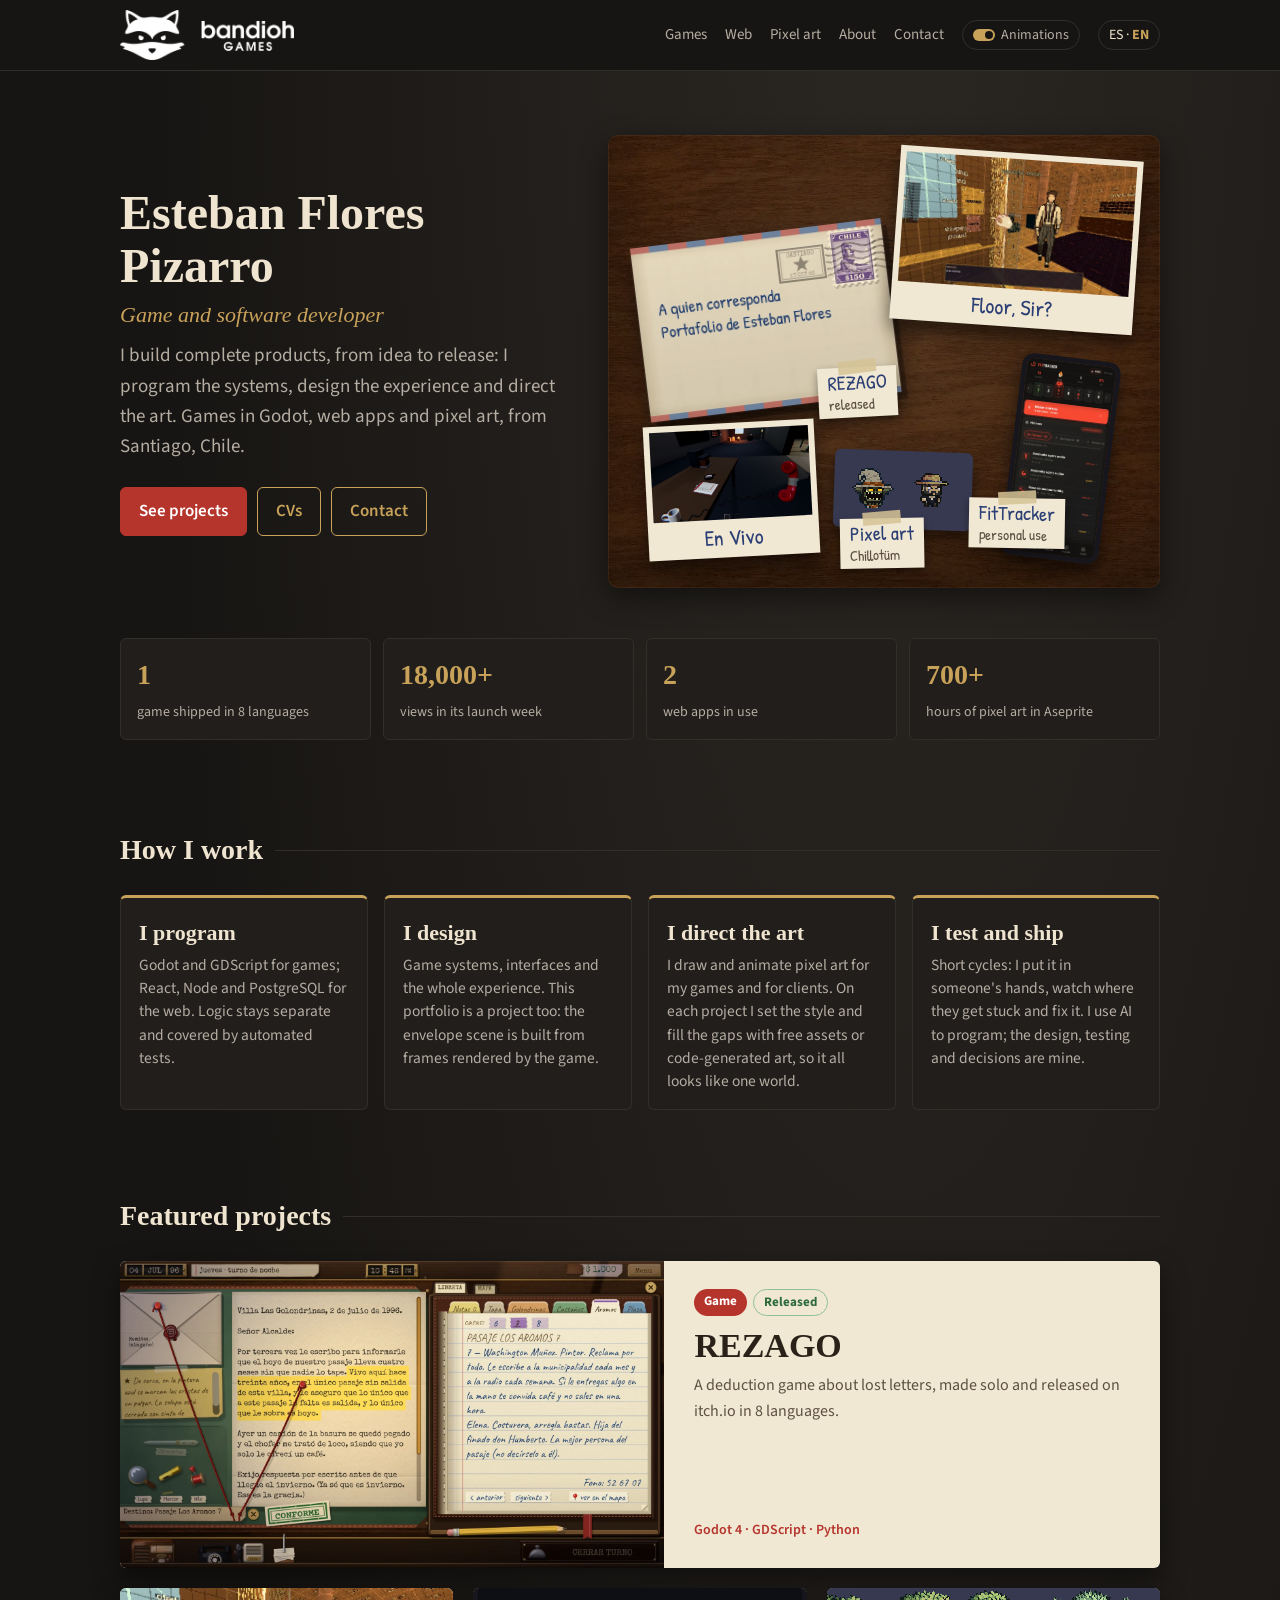
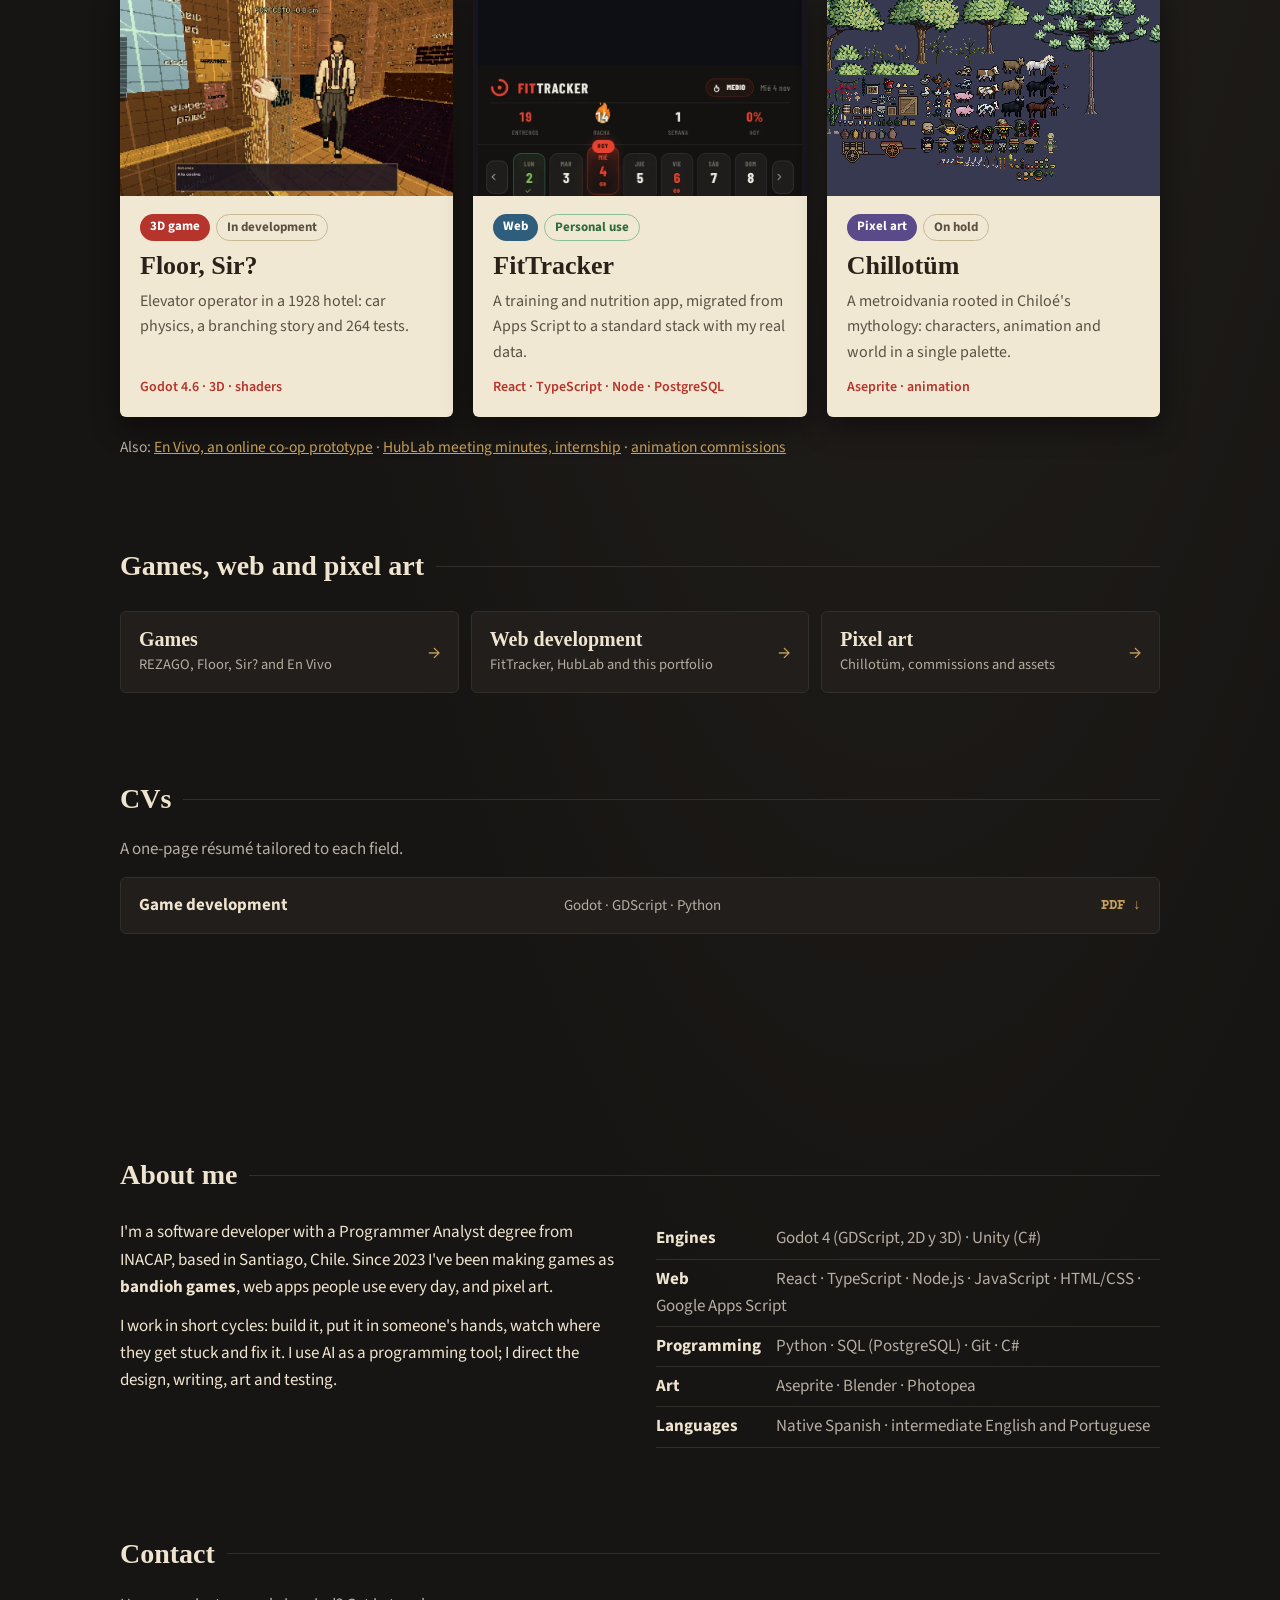
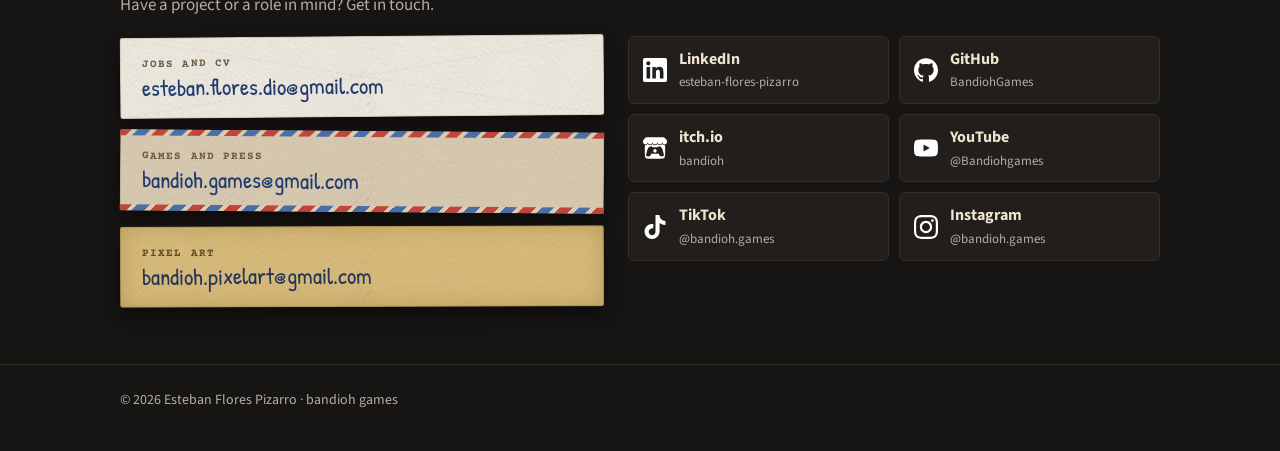
==== commit 26079c57: "Resumen en cada área, intro de Web al día, video del sobre con el texto que gira y CV de Juegos y We" ====
--- a/index.html
+++ b/index.html
@@ -12,7 +12,7 @@
 <link rel="apple-touch-icon" href="img/icono_180.png">
 <link rel="preconnect" href="https://fonts.googleapis.com">
 <link href="https://fonts.googleapis.com/css2?family=Courier+Prime:wght@400;700&family=Old+Standard+TT:ital,wght@0,400;0,700;1,400&family=Patrick+Hand&family=Special+Elite&family=Source+Sans+3:wght@400;600;700&display=swap" rel="stylesheet">
-<link rel="stylesheet" href="estilo.css?v=21db4cc2">
+<link rel="stylesheet" href="estilo.css?v=eca2c3f1">
 <link rel="stylesheet" href="secciones.css?v=c4fefa0a">
 <script src="sitio.js?v=a114f627"></script>
 </head>
--- a/estilo.css
+++ b/estilo.css
@@ -342,3 +342,4 @@
 .resumen-caso dt { margin: 0; font-weight: 700; color: var(--sello); font-size: 14.5px; }
 .resumen-caso dd { margin: 0; font-size: 16px; line-height: 1.5; }
 @media (max-width: 640px) { .resumen-caso > div { grid-template-columns: 1fr; gap: 1px; } .resumen-caso { padding: 12px 14px; } }
+.resumen-area { margin: 18px 0 20px; }
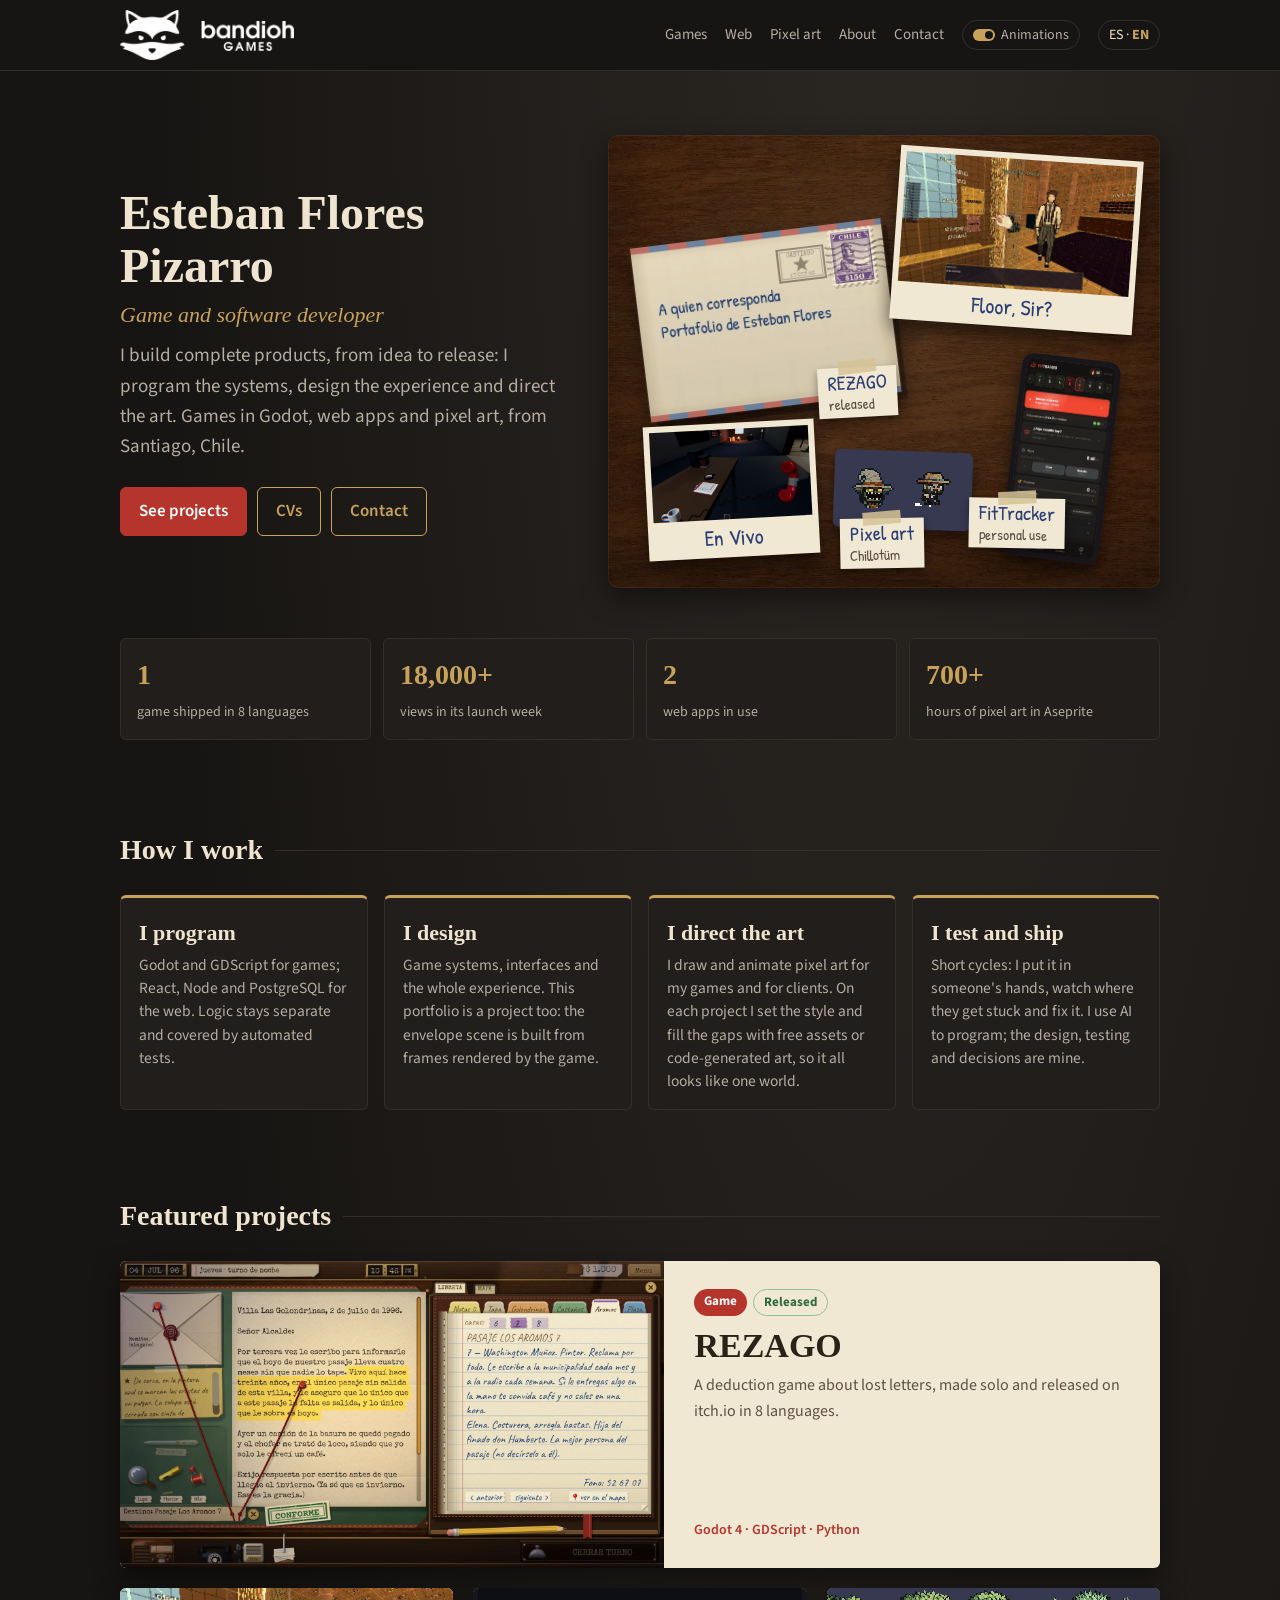
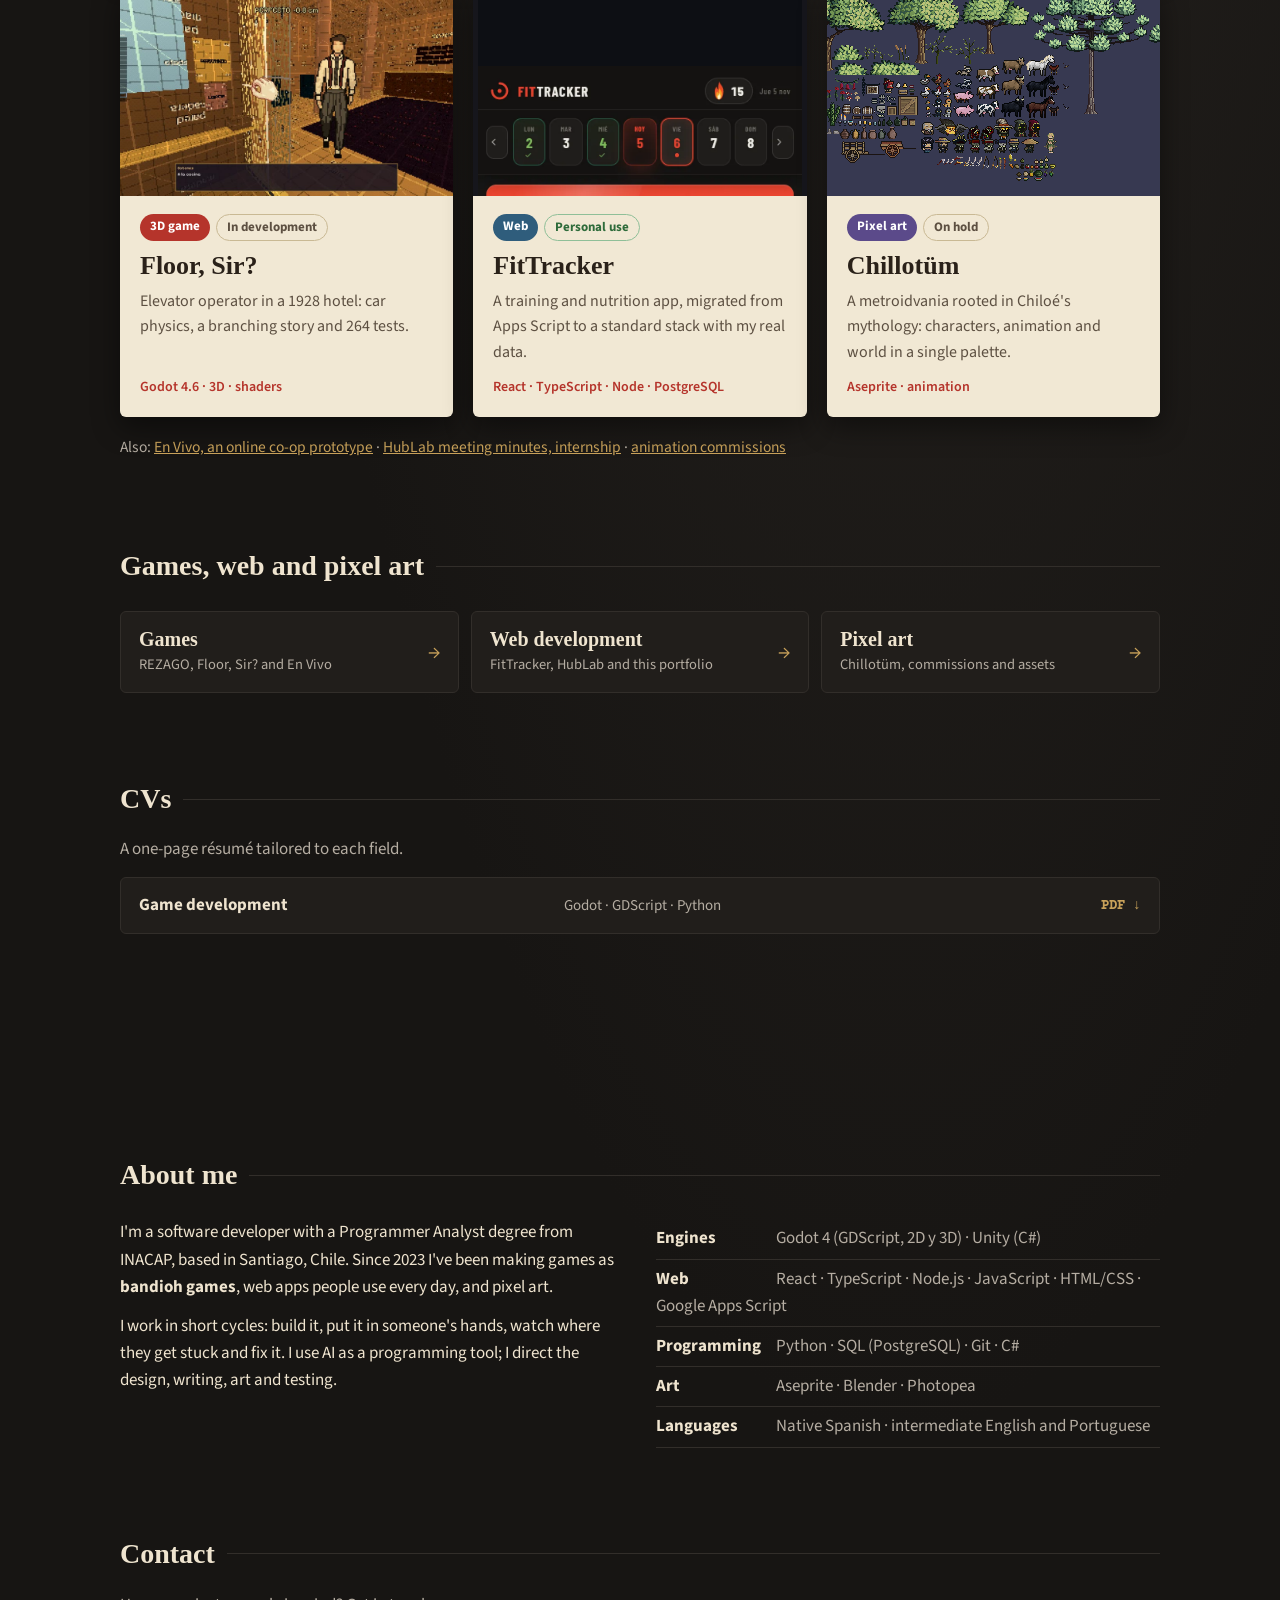
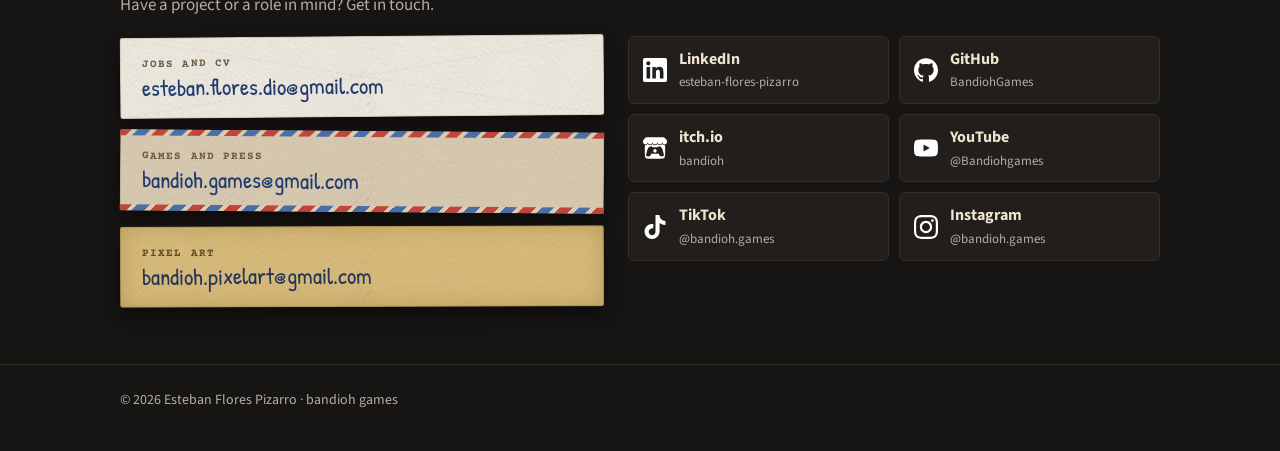
==== commit 1b155f4f: "FitTracker: capturas nuevas, tres pasos más del rediseño, sección del coach con IA e índice de naveg" ====
--- a/index.html
+++ b/index.html
@@ -12,9 +12,9 @@
 <link rel="apple-touch-icon" href="img/icono_180.png">
 <link rel="preconnect" href="https://fonts.googleapis.com">
 <link href="https://fonts.googleapis.com/css2?family=Courier+Prime:wght@400;700&family=Old+Standard+TT:ital,wght@0,400;0,700;1,400&family=Patrick+Hand&family=Special+Elite&family=Source+Sans+3:wght@400;600;700&display=swap" rel="stylesheet">
-<link rel="stylesheet" href="estilo.css?v=eca2c3f1">
-<link rel="stylesheet" href="secciones.css?v=c4fefa0a">
-<script src="sitio.js?v=a114f627"></script>
+<link rel="stylesheet" href="estilo.css?v=154e6caf">
+<link rel="stylesheet" href="secciones.css?v=3b203b29">
+<script src="sitio.js?v=0d47d84b"></script>
 </head>
 <body class="area-inicio">
 
--- a/estilo.css
+++ b/estilo.css
@@ -343,3 +343,19 @@
 .resumen-caso dd { margin: 0; font-size: 16px; line-height: 1.5; }
 @media (max-width: 640px) { .resumen-caso > div { grid-template-columns: 1fr; gap: 1px; } .resumen-caso { padding: 12px 14px; } }
 .resumen-area { margin: 18px 0 20px; }
+
+/* Índice de cada caso: una barra que se queda arriba mientras se baja, con la sección en la que vas.
+   La arma sitio.js con los títulos de la página; así sirve para todos los casos. */
+/* los títulos entran subiendo 28 px (la aparición al bajar): el navegador calcula el destino con ese desvío, así que se suma */
+.caso .resumen-caso { scroll-margin-top: var(--indice-alto, 130px); }
+.caso h2 { scroll-margin-top: calc(var(--indice-alto, 130px) + 28px); }
+.indice-caso { position: sticky; top: 70px; z-index: 9; display: flex; align-items: center; gap: 8px; margin: 0 0 18px; padding: 9px 0;
+  background: var(--madera); border-bottom: 1px solid var(--madera-3); overflow-x: auto; scrollbar-width: none; }
+.indice-caso::-webkit-scrollbar { display: none; }
+.indice-caso .indice-titulo { flex: none; font-size: 12.5px; letter-spacing: .08em; text-transform: uppercase; color: var(--texto-tenue); margin-right: 4px; }
+.indice-caso a { flex: none; padding: 4px 13px; border: 1px solid var(--madera-3); border-radius: 20px; color: var(--texto-tenue);
+  font-size: 15px; line-height: 1.5; text-decoration: none; white-space: nowrap; transition: color .15s, border-color .15s, background .15s; }
+.indice-caso a:hover { color: var(--texto-claro); border-color: var(--laton); }
+.indice-caso a.activo { color: var(--madera); background: var(--laton); border-color: var(--laton); font-weight: 600; }
+@media (max-width: 640px) { .indice-caso .indice-titulo { display: none; } .indice-caso { margin-left: -20px; margin-right: -20px; padding-left: 20px; padding-right: 20px; } }
+@media (prefers-reduced-motion: reduce) { .indice-caso a { transition: none; } }
--- a/secciones.css
+++ b/secciones.css
@@ -298,3 +298,9 @@
 @media (max-width: 820px) { .antes-despues-capturas { grid-template-columns: repeat(2, minmax(0, 1fr)); } .antes-despues-capturas .telefono:nth-child(3) { grid-column: auto; } }
 
 .telefonos.telefonos-4 { grid-template-columns: repeat(4, minmax(0, 1fr)); margin-bottom: 8px; }
+
+/* galerías de 2 y 3 teléfonos, centradas (el celular las vuelve a poner en tira deslizable) */
+.telefonos.telefonos-3, .telefonos.telefonos-2 { margin-bottom: 8px; margin-left: auto; margin-right: auto; }
+.telefonos.telefonos-3 { grid-template-columns: repeat(3, minmax(0, 1fr)); max-width: 810px; }
+.telefonos.telefonos-2 { grid-template-columns: repeat(2, minmax(0, 1fr)); max-width: 540px; }
+@media (max-width: 820px) { .telefonos.telefonos-3, .telefonos.telefonos-2 { max-width: none; margin-left: -20px; margin-right: -20px; } }
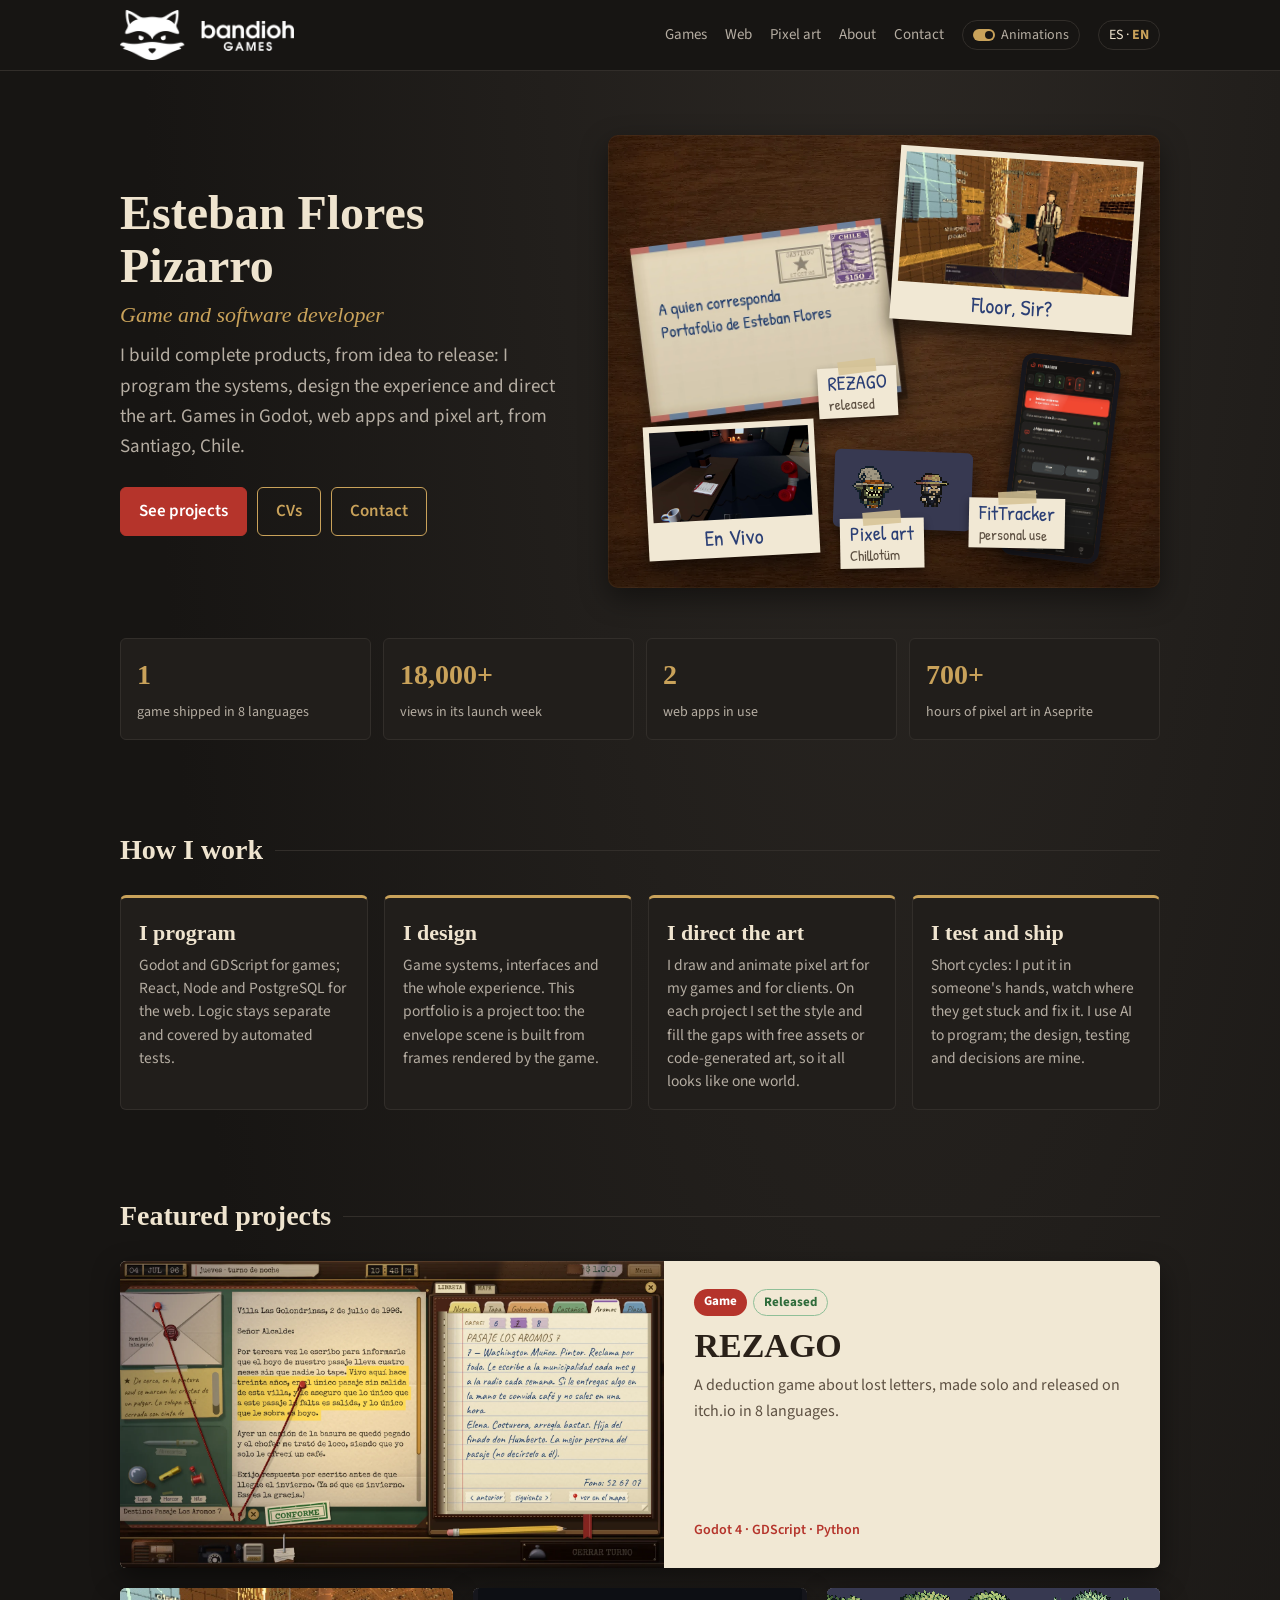
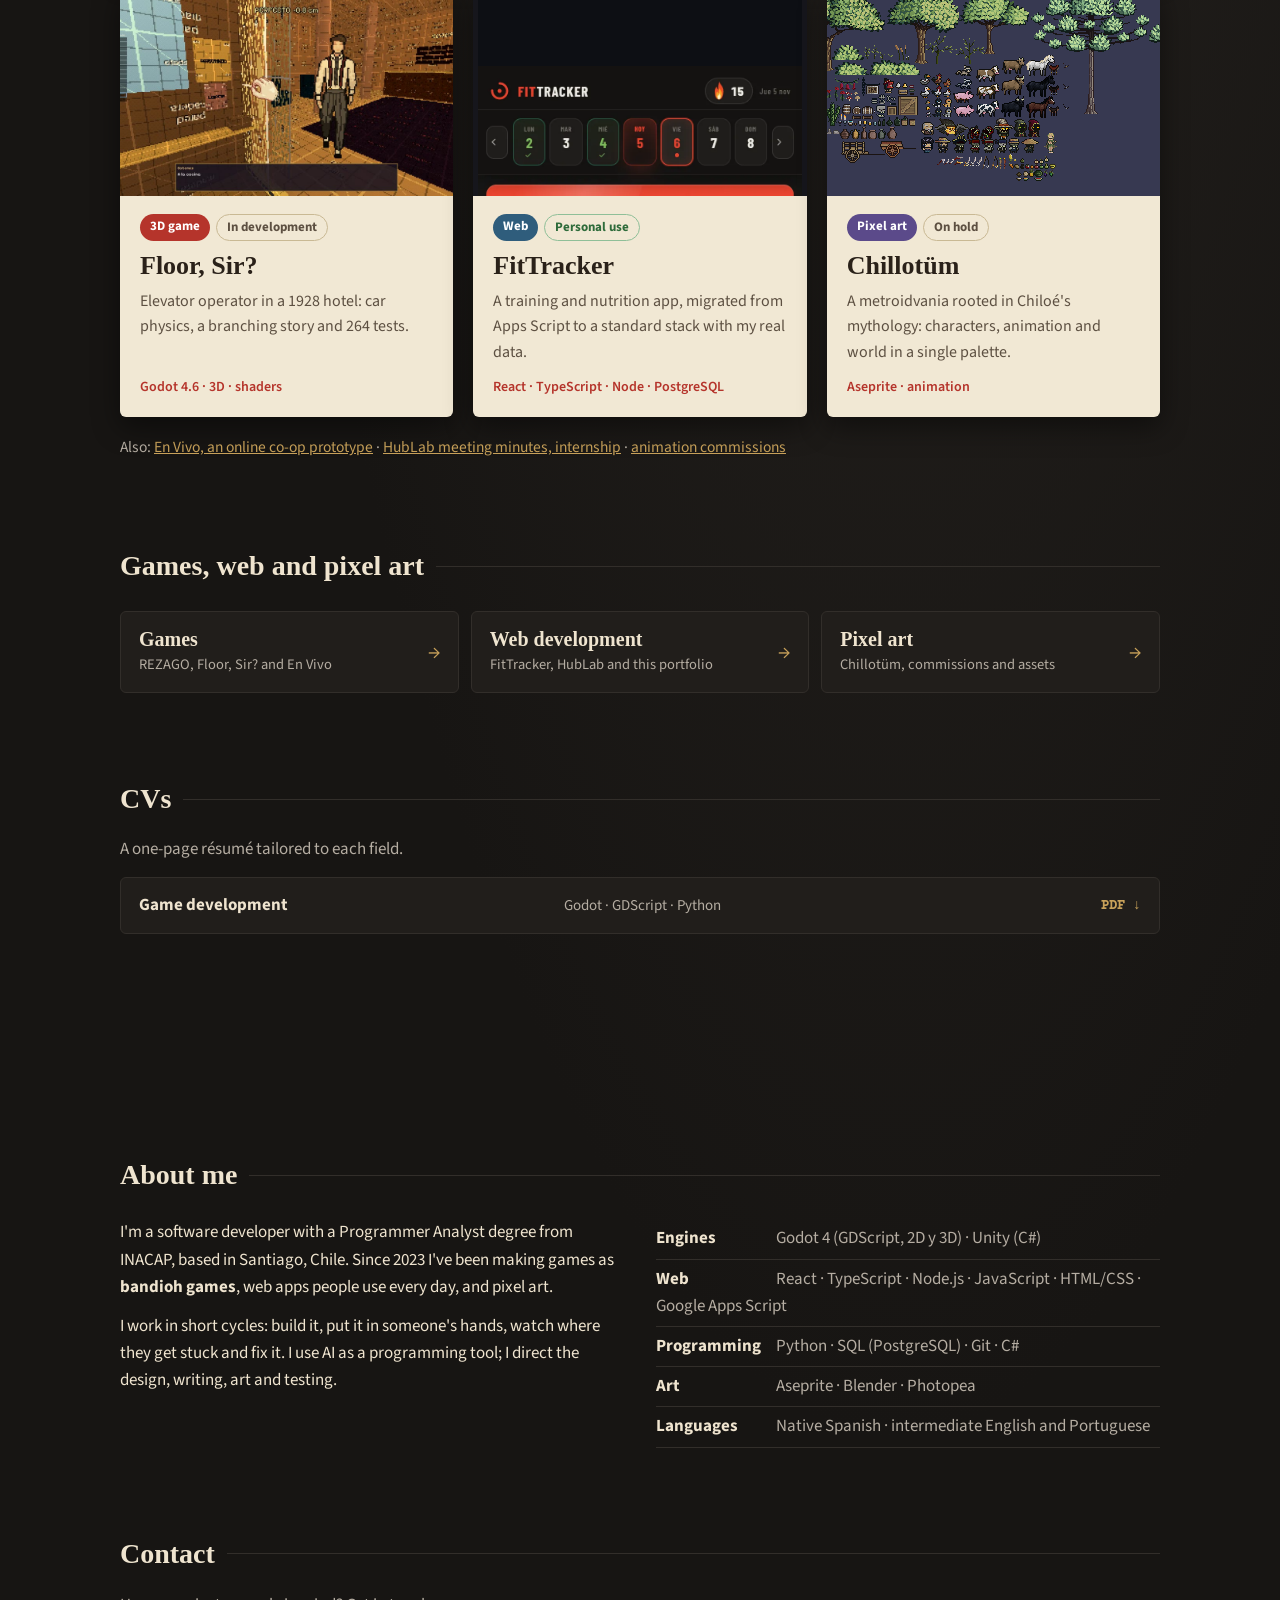
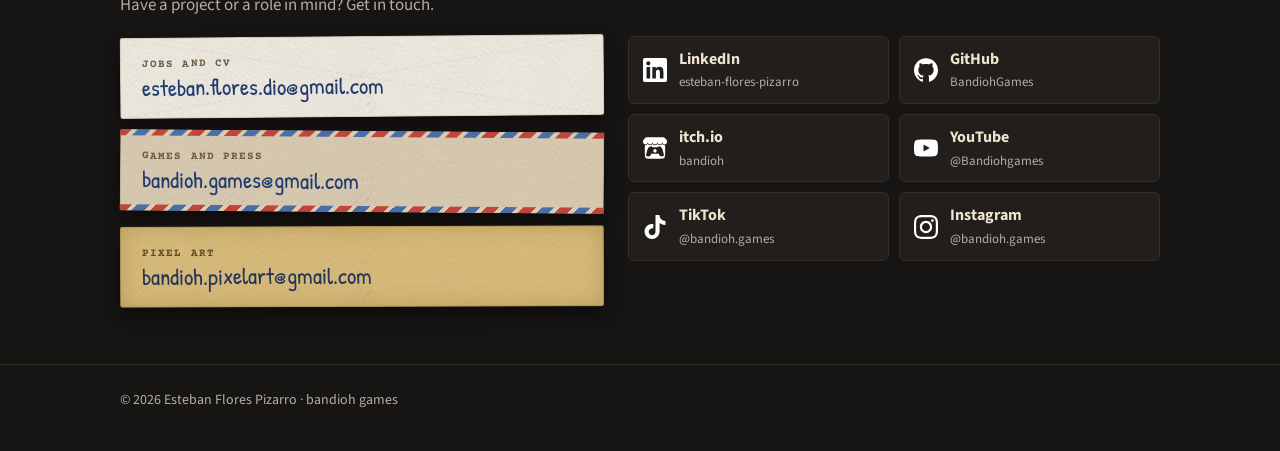
==== commit fb5c7847: "Índice de los casos: la barra ocupa todo el ancho de la pantalla (como la cabecera) y deja de hereda" ====
--- a/index.html
+++ b/index.html
@@ -12,9 +12,9 @@
 <link rel="apple-touch-icon" href="img/icono_180.png">
 <link rel="preconnect" href="https://fonts.googleapis.com">
 <link href="https://fonts.googleapis.com/css2?family=Courier+Prime:wght@400;700&family=Old+Standard+TT:ital,wght@0,400;0,700;1,400&family=Patrick+Hand&family=Special+Elite&family=Source+Sans+3:wght@400;600;700&display=swap" rel="stylesheet">
-<link rel="stylesheet" href="estilo.css?v=154e6caf">
+<link rel="stylesheet" href="estilo.css?v=bdc55fea">
 <link rel="stylesheet" href="secciones.css?v=3b203b29">
-<script src="sitio.js?v=0d47d84b"></script>
+<script src="sitio.js?v=5d1cad34"></script>
 </head>
 <body class="area-inicio">
 
--- a/estilo.css
+++ b/estilo.css
@@ -349,13 +349,15 @@
 /* los títulos entran subiendo 28 px (la aparición al bajar): el navegador calcula el destino con ese desvío, así que se suma */
 .caso .resumen-caso { scroll-margin-top: var(--indice-alto, 130px); }
 .caso h2 { scroll-margin-top: calc(var(--indice-alto, 130px) + 28px); }
-.indice-caso { position: sticky; top: 70px; z-index: 9; display: flex; align-items: center; gap: 8px; margin: 0 0 18px; padding: 9px 0;
-  background: var(--madera); border-bottom: 1px solid var(--madera-3); overflow-x: auto; scrollbar-width: none; }
-.indice-caso::-webkit-scrollbar { display: none; }
+/* el fondo llega de borde a borde de la pantalla, como la cabecera (la sombra con extensión no agrega scroll horizontal; el clip-path la deja solo a los lados) */
+.indice-caso { position: sticky; top: 70px; z-index: 9; margin: 0 0 18px; background: var(--madera);
+  box-shadow: 0 0 0 100vmax var(--madera), 0 1px 0 100vmax var(--madera-3); clip-path: inset(0 -100vmax -1px); }
+.indice-lista { display: flex; align-items: center; gap: 8px; padding: 9px 0; overflow-x: auto; scrollbar-width: none; }
+.indice-lista::-webkit-scrollbar { display: none; }
 .indice-caso .indice-titulo { flex: none; font-size: 12.5px; letter-spacing: .08em; text-transform: uppercase; color: var(--texto-tenue); margin-right: 4px; }
 .indice-caso a { flex: none; padding: 4px 13px; border: 1px solid var(--madera-3); border-radius: 20px; color: var(--texto-tenue);
   font-size: 15px; line-height: 1.5; text-decoration: none; white-space: nowrap; transition: color .15s, border-color .15s, background .15s; }
 .indice-caso a:hover { color: var(--texto-claro); border-color: var(--laton); }
 .indice-caso a.activo { color: var(--madera); background: var(--laton); border-color: var(--laton); font-weight: 600; }
-@media (max-width: 640px) { .indice-caso .indice-titulo { display: none; } .indice-caso { margin-left: -20px; margin-right: -20px; padding-left: 20px; padding-right: 20px; } }
+@media (max-width: 640px) { .indice-caso .indice-titulo { display: none; } .indice-lista { margin: 0 -20px; padding-left: 20px; padding-right: 20px; } }
 @media (prefers-reduced-motion: reduce) { .indice-caso a { transition: none; } }
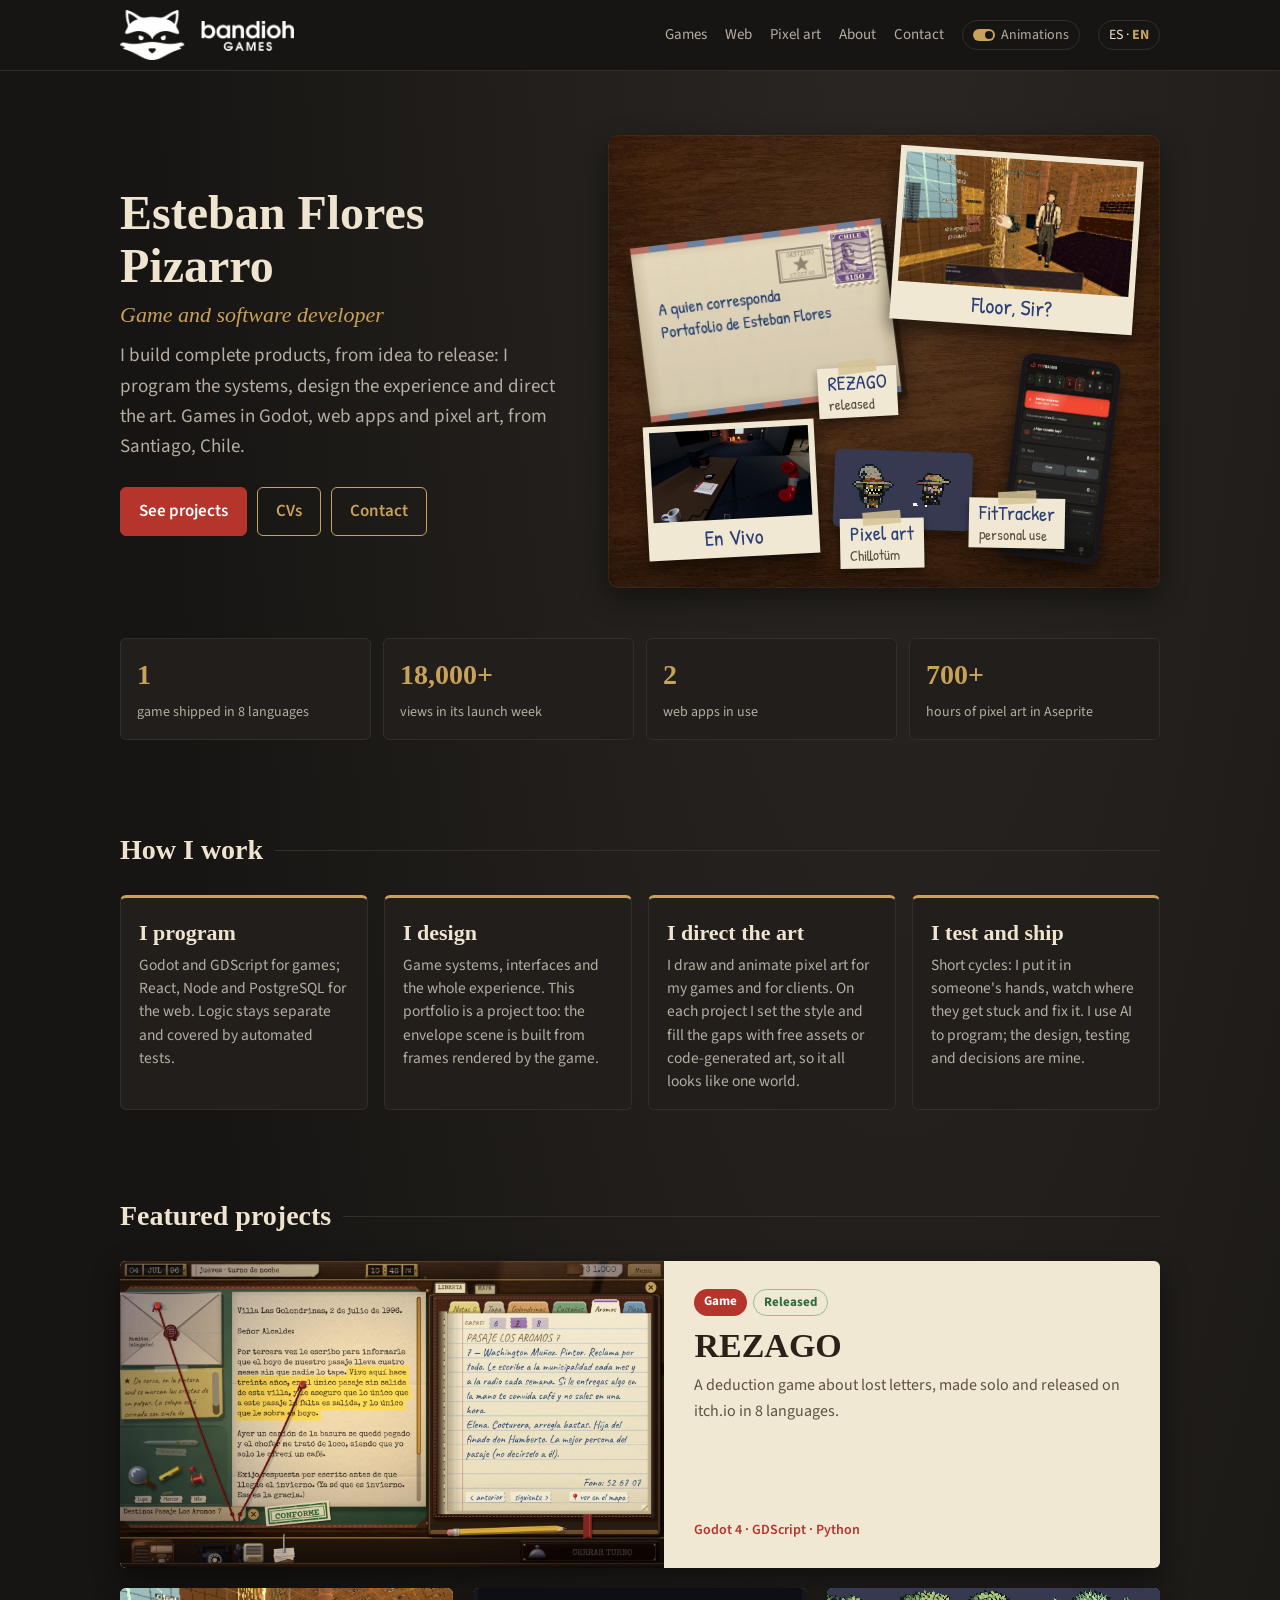
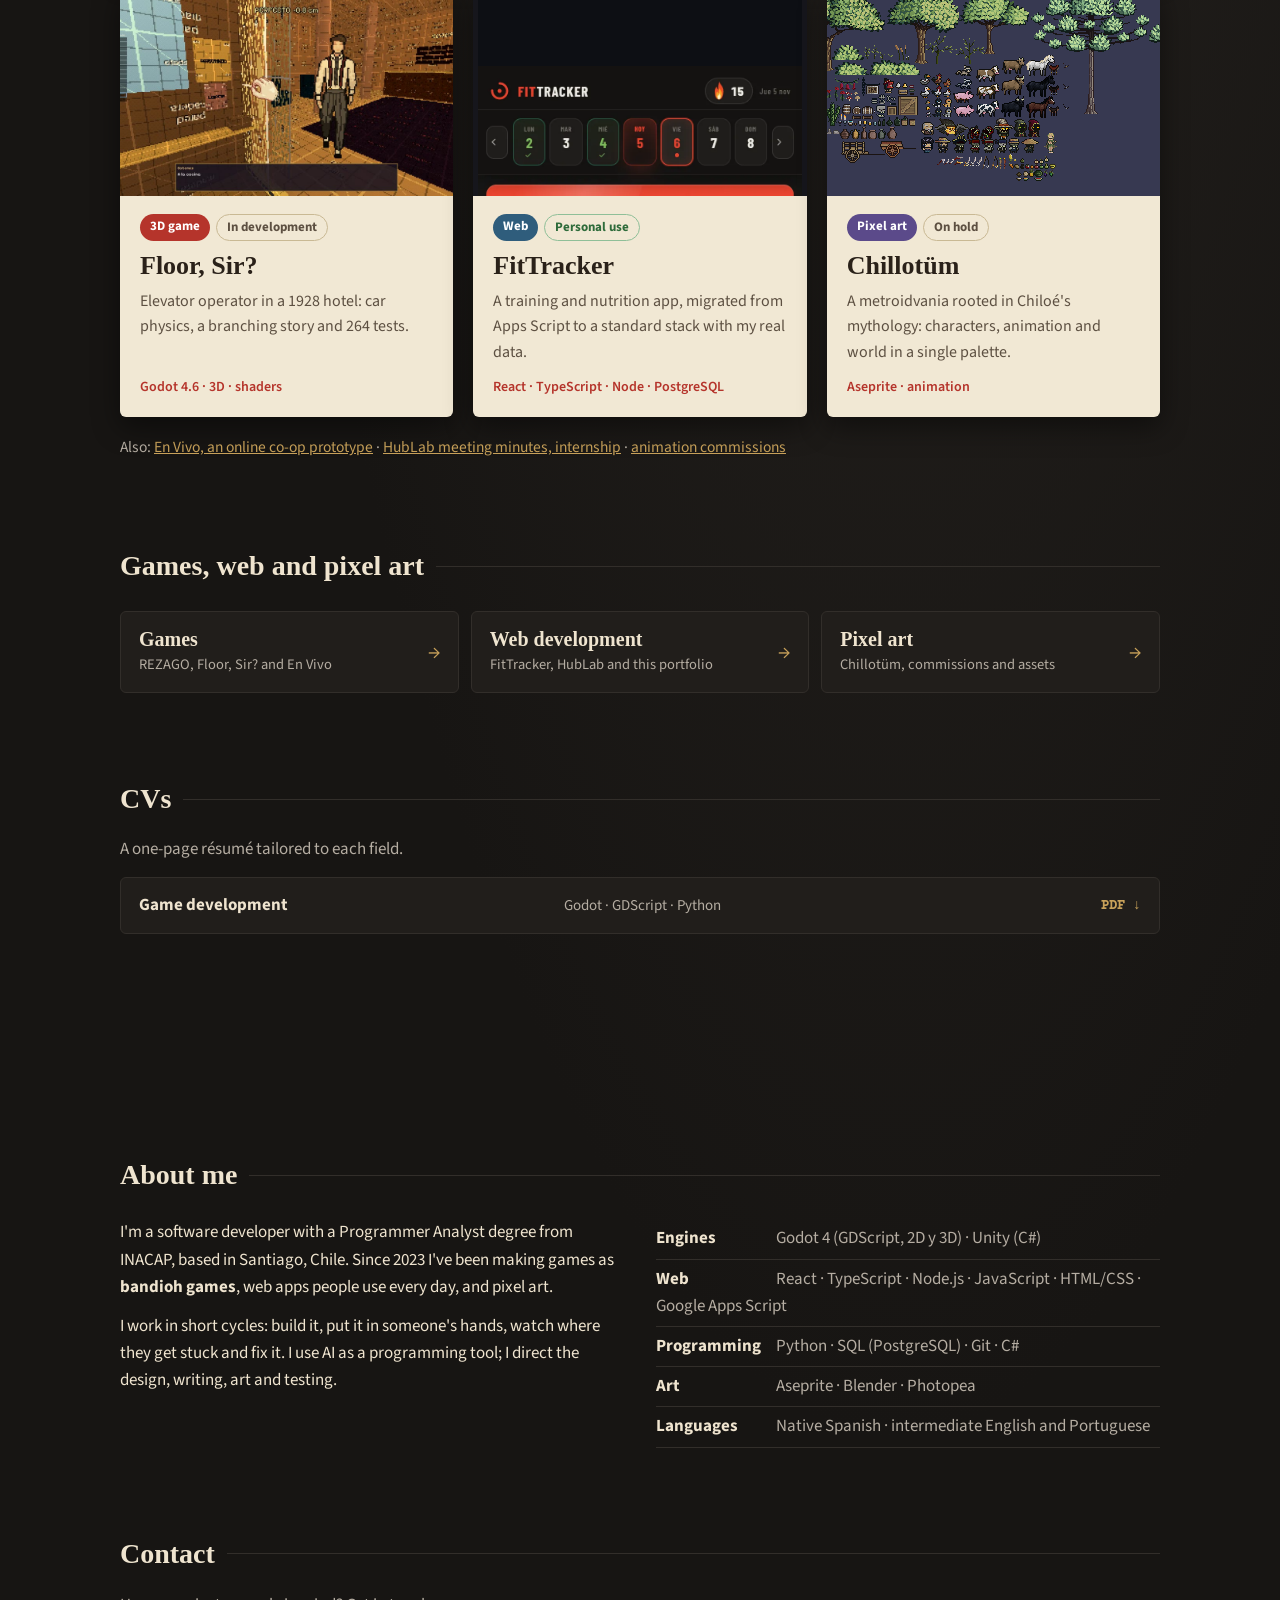
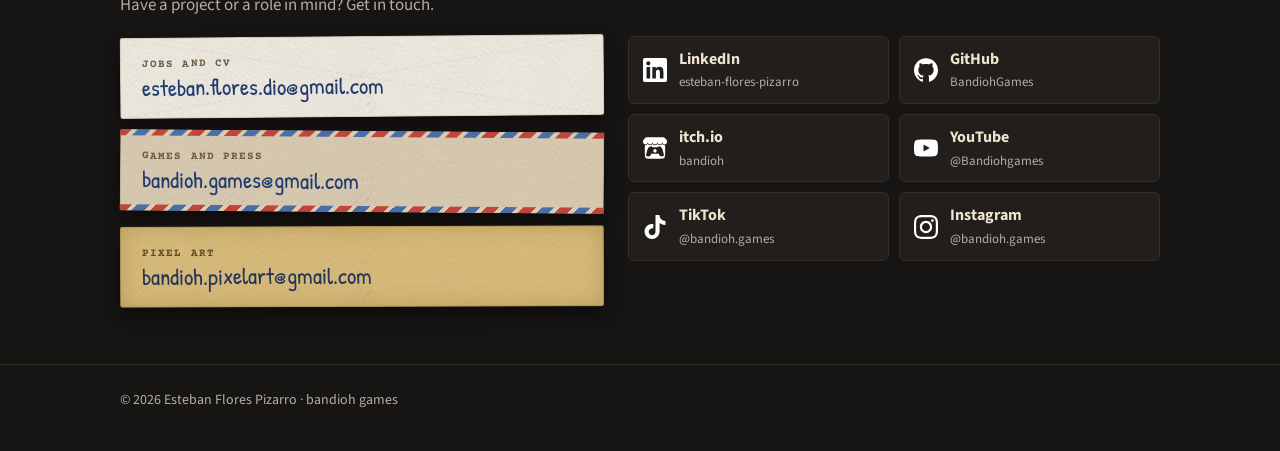
==== commit 50d0ae2d: "Índice de los casos: marca el botón pulsado al instante y lleva al título sin cortarlo (destino calc" ====
--- a/index.html
+++ b/index.html
@@ -14,7 +14,7 @@
 <link href="https://fonts.googleapis.com/css2?family=Courier+Prime:wght@400;700&family=Old+Standard+TT:ital,wght@0,400;0,700;1,400&family=Patrick+Hand&family=Special+Elite&family=Source+Sans+3:wght@400;600;700&display=swap" rel="stylesheet">
 <link rel="stylesheet" href="estilo.css?v=bdc55fea">
 <link rel="stylesheet" href="secciones.css?v=3b203b29">
-<script src="sitio.js?v=5d1cad34"></script>
+<script src="sitio.js?v=ebf371a7"></script>
 </head>
 <body class="area-inicio">
 
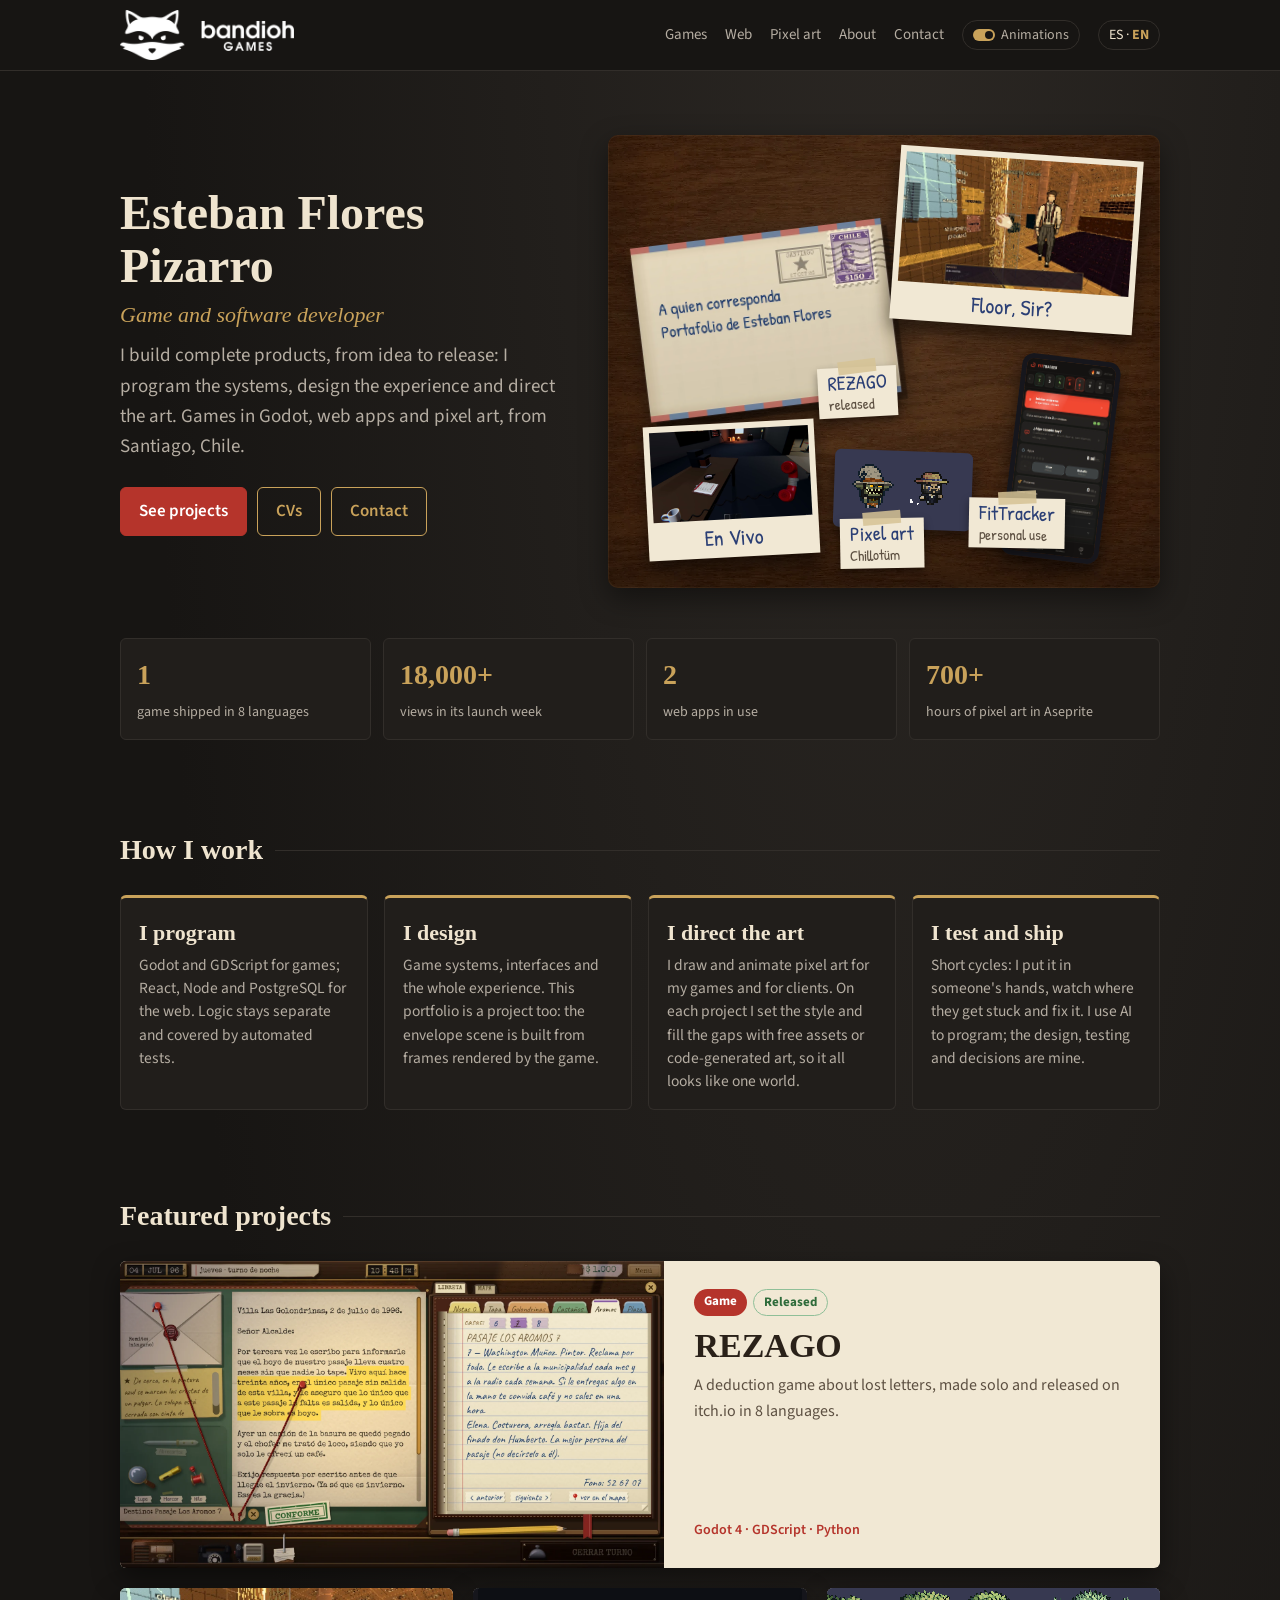
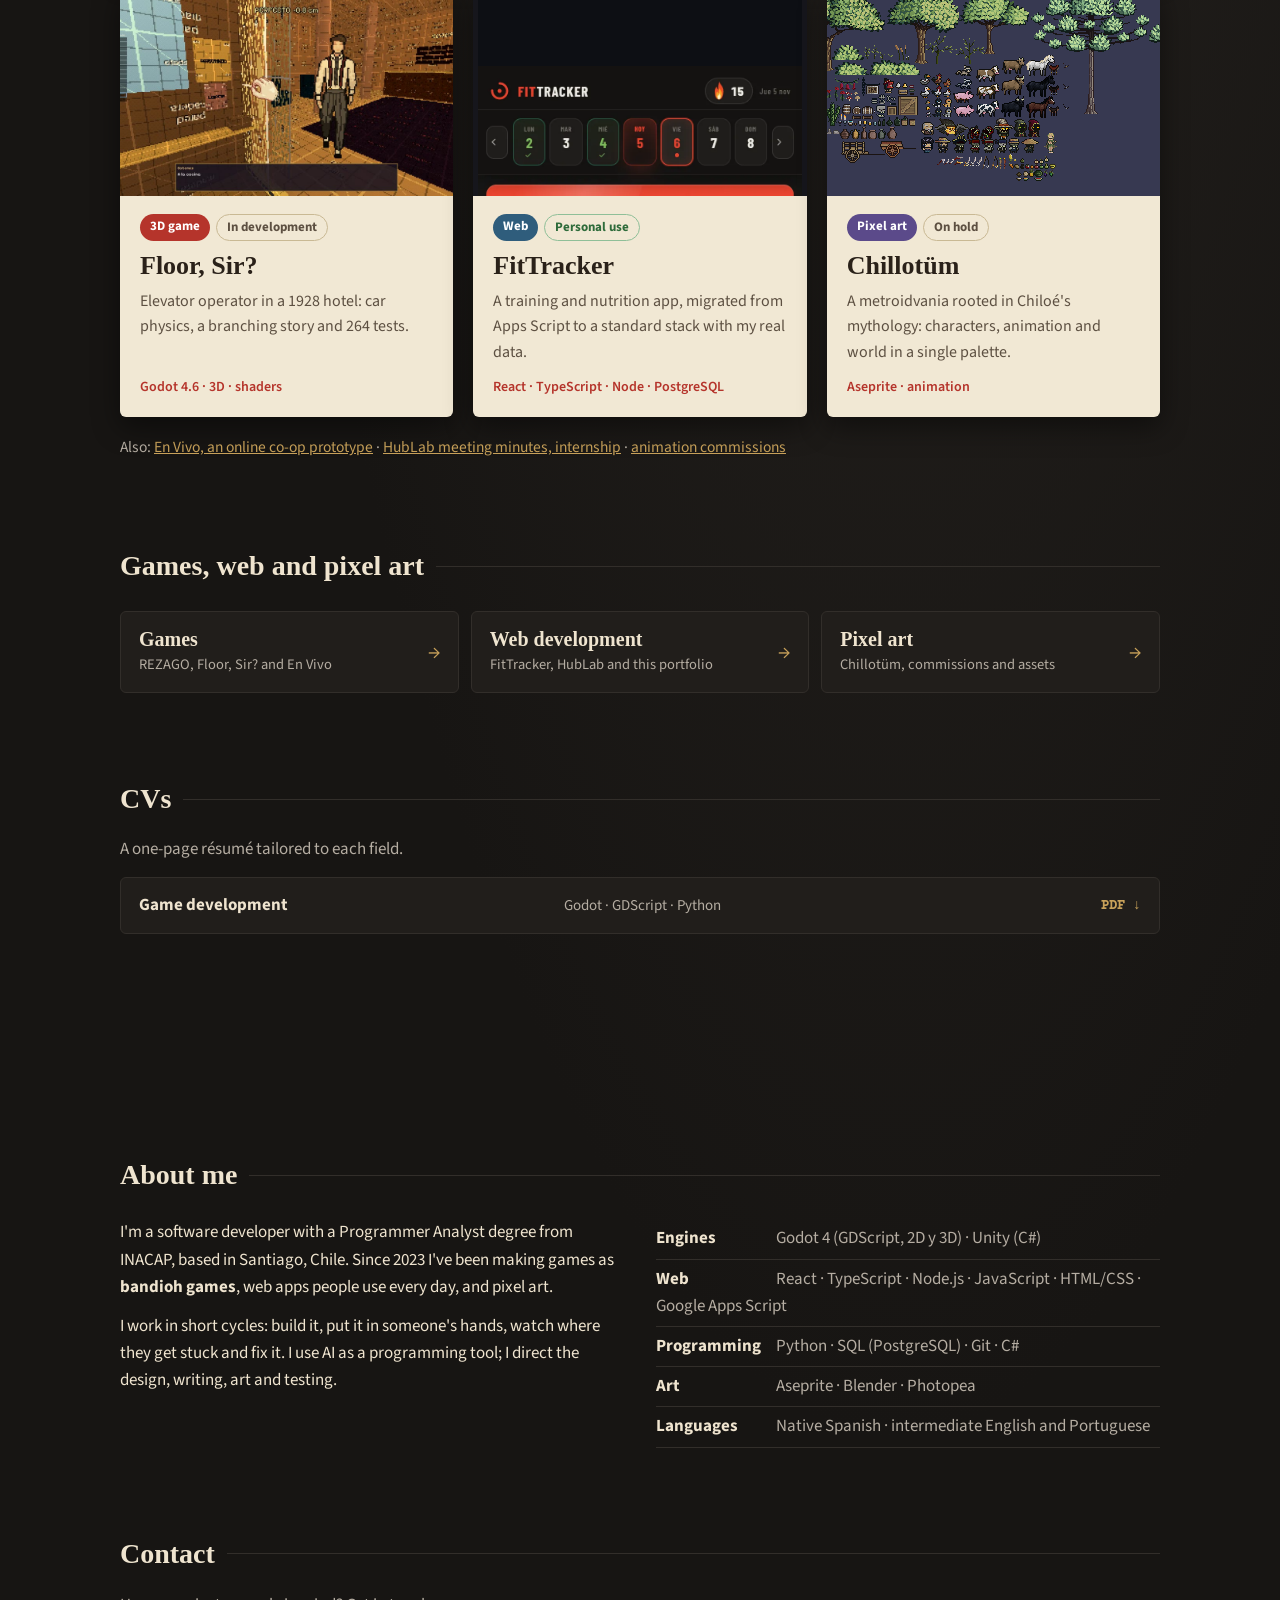
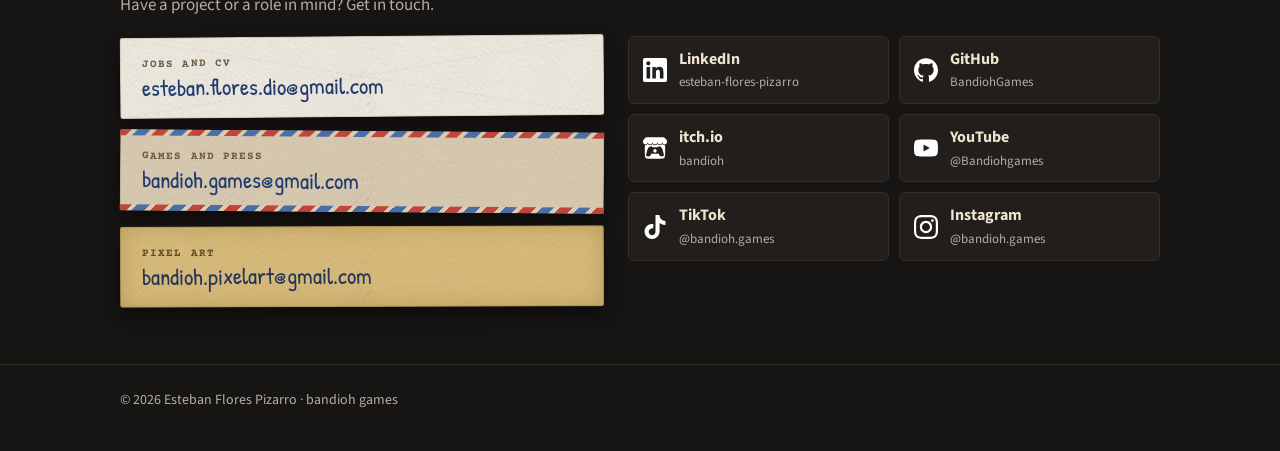
==== commit 9b9fdfd6: "Direcciones sin «.html» (/juegos, /web, /fittracker…): enlaces internos, cabecera, detección del áre" ====
--- a/index.html
+++ b/index.html
@@ -3,6 +3,7 @@
 <head>
 <meta charset="utf-8">
 <meta name="viewport" content="width=device-width, initial-scale=1">
+<link rel="canonical" href="https://bandiohgames.github.io/">
 <title>Esteban Flores · bandioh games</title>
 <meta name="description" content="Portafolio de Esteban Flores Pizarro (bandioh games): videojuegos en Godot, aplicaciones web y pixel art." data-en="Portfolio of Esteban Flores Pizarro (bandioh games): games in Godot, web apps and pixel art.">
 <meta property="og:title" content="Esteban Flores · bandioh games">
@@ -14,17 +15,17 @@
 <link href="https://fonts.googleapis.com/css2?family=Courier+Prime:wght@400;700&family=Old+Standard+TT:ital,wght@0,400;0,700;1,400&family=Patrick+Hand&family=Special+Elite&family=Source+Sans+3:wght@400;600;700&display=swap" rel="stylesheet">
 <link rel="stylesheet" href="estilo.css?v=bdc55fea">
 <link rel="stylesheet" href="secciones.css?v=3b203b29">
-<script src="sitio.js?v=ebf371a7"></script>
+<script src="sitio.js?v=dd0c77a3"></script>
 </head>
 <body class="area-inicio">
 
 <!--comun:cabecera-->
 <header><div class="ancho">
-  <a class="marca" href="index.html"><img class="logo" decoding="async" src="img/marca.png" alt="bandioh games · inicio" data-alt-en="bandioh games · home"></a>
+  <a class="marca" href="./"><img class="logo" decoding="async" src="img/marca.png" alt="bandioh games · inicio" data-alt-en="bandioh games · home"></a>
   <nav>
-    <a href="juegos.html"><span lang="es">Juegos</span><span lang="en">Games</span></a>
-    <a href="web.html">Web</a>
-    <a href="pixel.html">Pixel art</a>
+    <a href="juegos"><span lang="es">Juegos</span><span lang="en">Games</span></a>
+    <a href="web">Web</a>
+    <a href="pixel">Pixel art</a>
     <a href="#sobre"><span lang="es">Sobre mí</span><span lang="en">About</span></a>
     <a href="#contacto"><span lang="es">Contacto</span><span lang="en">Contact</span></a>
   </nav>
@@ -50,11 +51,11 @@
     </div>
   </div>
   <nav class="escritorio" aria-label="Mis proyectos sobre el escritorio" data-aria-label-en="My projects on the desk">
-    <a class="obj o-sobre" href="rezago.html"><img decoding="async" src="img/sobre/000.webp" alt="" width="944" height="873"><span class="rotulo"><b>REZAGO</b><span lang="es">publicado</span><span lang="en">released</span></span></a>
-    <a class="obj o-floor" href="floor.html"><span class="polaroid"><img decoding="async" src="img/floor_cabina.jpg" alt="" width="960" height="540"><b>Floor, Sir?</b></span></a>
-    <a class="obj o-vivo" href="envivo.html"><span class="polaroid"><img decoding="async" src="img/envivo_mano.jpg" alt="" width="960" height="540"><b>En Vivo</b></span></a>
-    <a class="obj o-px" href="pixel.html"><span class="lamina"><img decoding="async" src="img/pixel/rep_trauco_anim.webp" alt="" width="288" height="288"><img decoding="async" src="img/pixel/rep_chilote_anim.webp" alt="" width="288" height="288"></span><span class="rotulo"><b>Pixel art</b><span lang="es">Chillotüm</span><span lang="en">Chillotüm</span></span></a>
-    <a class="obj o-cel" href="fittracker.html"><img decoding="async" src="img/web/ft_plan_lun.webp" alt="" width="780" height="1688"><span class="rotulo"><b>FitTracker</b><span lang="es">uso personal</span><span lang="en">personal use</span></span></a>
+    <a class="obj o-sobre" href="rezago"><img decoding="async" src="img/sobre/000.webp" alt="" width="944" height="873"><span class="rotulo"><b>REZAGO</b><span lang="es">publicado</span><span lang="en">released</span></span></a>
+    <a class="obj o-floor" href="floor"><span class="polaroid"><img decoding="async" src="img/floor_cabina.jpg" alt="" width="960" height="540"><b>Floor, Sir?</b></span></a>
+    <a class="obj o-vivo" href="envivo"><span class="polaroid"><img decoding="async" src="img/envivo_mano.jpg" alt="" width="960" height="540"><b>En Vivo</b></span></a>
+    <a class="obj o-px" href="pixel"><span class="lamina"><img decoding="async" src="img/pixel/rep_trauco_anim.webp" alt="" width="288" height="288"><img decoding="async" src="img/pixel/rep_chilote_anim.webp" alt="" width="288" height="288"></span><span class="rotulo"><b>Pixel art</b><span lang="es">Chillotüm</span><span lang="en">Chillotüm</span></span></a>
+    <a class="obj o-cel" href="fittracker"><img decoding="async" src="img/web/ft_plan_lun.webp" alt="" width="780" height="1688"><span class="rotulo"><b>FitTracker</b><span lang="es">uso personal</span><span lang="en">personal use</span></span></a>
   </nav>
 </div>
 
@@ -94,7 +95,7 @@
 <section id="destacados">
   <h2 class="titulo"><span lang="es">Proyectos destacados</span><span lang="en">Featured projects</span></h2>
   <div class="destacados">
-    <a class="tarjeta-proyecto grande" href="rezago.html">
+    <a class="tarjeta-proyecto grande" href="rezago">
       <div class="imagen"><img decoding="async" src="img/rezago_fundamento.webp" alt="" width="1600" height="900" loading="lazy"></div>
       <div class="cuerpo">
         <div class="marcas"><span class="area-tag juego"><span lang="es">Videojuego</span><span lang="en">Game</span></span><span class="estado listo"><span lang="es">Publicado</span><span lang="en">Released</span></span></div>
@@ -104,7 +105,7 @@
         <span class="tec">Godot 4 · GDScript · Python</span>
       </div>
     </a>
-    <a class="tarjeta-proyecto" href="floor.html">
+    <a class="tarjeta-proyecto" href="floor">
       <div class="imagen"><img decoding="async" src="img/floor_cabina.jpg" alt="" width="960" height="540" loading="lazy"></div>
       <div class="cuerpo">
         <div class="marcas"><span class="area-tag juego"><span lang="es">Videojuego 3D</span><span lang="en">3D game</span></span><span class="estado"><span lang="es">En desarrollo</span><span lang="en">In development</span></span></div>
@@ -114,7 +115,7 @@
         <span class="tec">Godot 4.6 · 3D · <span lang="es">shaders</span><span lang="en">shaders</span></span>
       </div>
     </a>
-    <a class="tarjeta-proyecto" href="fittracker.html">
+    <a class="tarjeta-proyecto" href="fittracker">
       <div class="imagen imagen-web"><img decoding="async" width="780" height="1688" src="img/web/ft_plan_lun.webp" alt="" loading="lazy"></div>
       <div class="cuerpo">
         <div class="marcas"><span class="area-tag web">Web</span><span class="estado listo"><span lang="es">Uso personal</span><span lang="en">Personal use</span></span></div>
@@ -124,7 +125,7 @@
         <span class="tec">React · TypeScript · Node · PostgreSQL</span>
       </div>
     </a>
-    <a class="tarjeta-proyecto" href="pixel.html">
+    <a class="tarjeta-proyecto" href="pixel">
       <div class="imagen imagen-px"><img decoding="async" src="img/pixel/mundo.png" alt="" width="1200" height="500" loading="lazy"></div>
       <div class="cuerpo">
         <div class="marcas"><span class="area-tag pixel">Pixel art</span><span class="estado"><span lang="es">En pausa</span><span lang="en">On hold</span></span></div>
@@ -137,18 +138,18 @@
   </div>
   <p class="tambien">
     <span lang="es">También:</span><span lang="en">Also:</span>
-    <a href="envivo.html"><span lang="es">En Vivo, prototipo cooperativo en línea</span><span lang="en">En Vivo, an online co-op prototype</span></a> ·
-    <a href="hublab.html"><span lang="es">minutas de HubLab, práctica profesional</span><span lang="en">HubLab meeting minutes, internship</span></a> ·
-    <a href="pixel.html"><span lang="es">encargos de animación</span><span lang="en">animation commissions</span></a>
+    <a href="envivo"><span lang="es">En Vivo, prototipo cooperativo en línea</span><span lang="en">En Vivo, an online co-op prototype</span></a> ·
+    <a href="hublab"><span lang="es">minutas de HubLab, práctica profesional</span><span lang="en">HubLab meeting minutes, internship</span></a> ·
+    <a href="pixel"><span lang="es">encargos de animación</span><span lang="en">animation commissions</span></a>
   </p>
 </section>
 
 <section id="areas">
   <h2 class="titulo"><span lang="es">Juegos, web y pixel art</span><span lang="en">Games, web and pixel art</span></h2>
   <div class="areas-cortas">
-    <a href="juegos.html"><b><span lang="es">Videojuegos</span><span lang="en">Games</span></b><span lang="es">REZAGO, Floor, Sir? y En Vivo</span><span lang="en">REZAGO, Floor, Sir? and En Vivo</span><i>→</i></a>
-    <a href="web.html"><b><span lang="es">Desarrollo web</span><span lang="en">Web development</span></b><span lang="es">FitTracker, HubLab y este portafolio</span><span lang="en">FitTracker, HubLab and this portfolio</span><i>→</i></a>
-    <a href="pixel.html"><b>Pixel art</b><span lang="es">Chillotüm, encargos y assets</span><span lang="en">Chillotüm, commissions and assets</span><i>→</i></a>
+    <a href="juegos"><b><span lang="es">Videojuegos</span><span lang="en">Games</span></b><span lang="es">REZAGO, Floor, Sir? y En Vivo</span><span lang="en">REZAGO, Floor, Sir? and En Vivo</span><i>→</i></a>
+    <a href="web"><b><span lang="es">Desarrollo web</span><span lang="en">Web development</span></b><span lang="es">FitTracker, HubLab y este portafolio</span><span lang="en">FitTracker, HubLab and this portfolio</span><i>→</i></a>
+    <a href="pixel"><b>Pixel art</b><span lang="es">Chillotüm, encargos y assets</span><span lang="en">Chillotüm, commissions and assets</span><i>→</i></a>
   </div>
 </section>
 
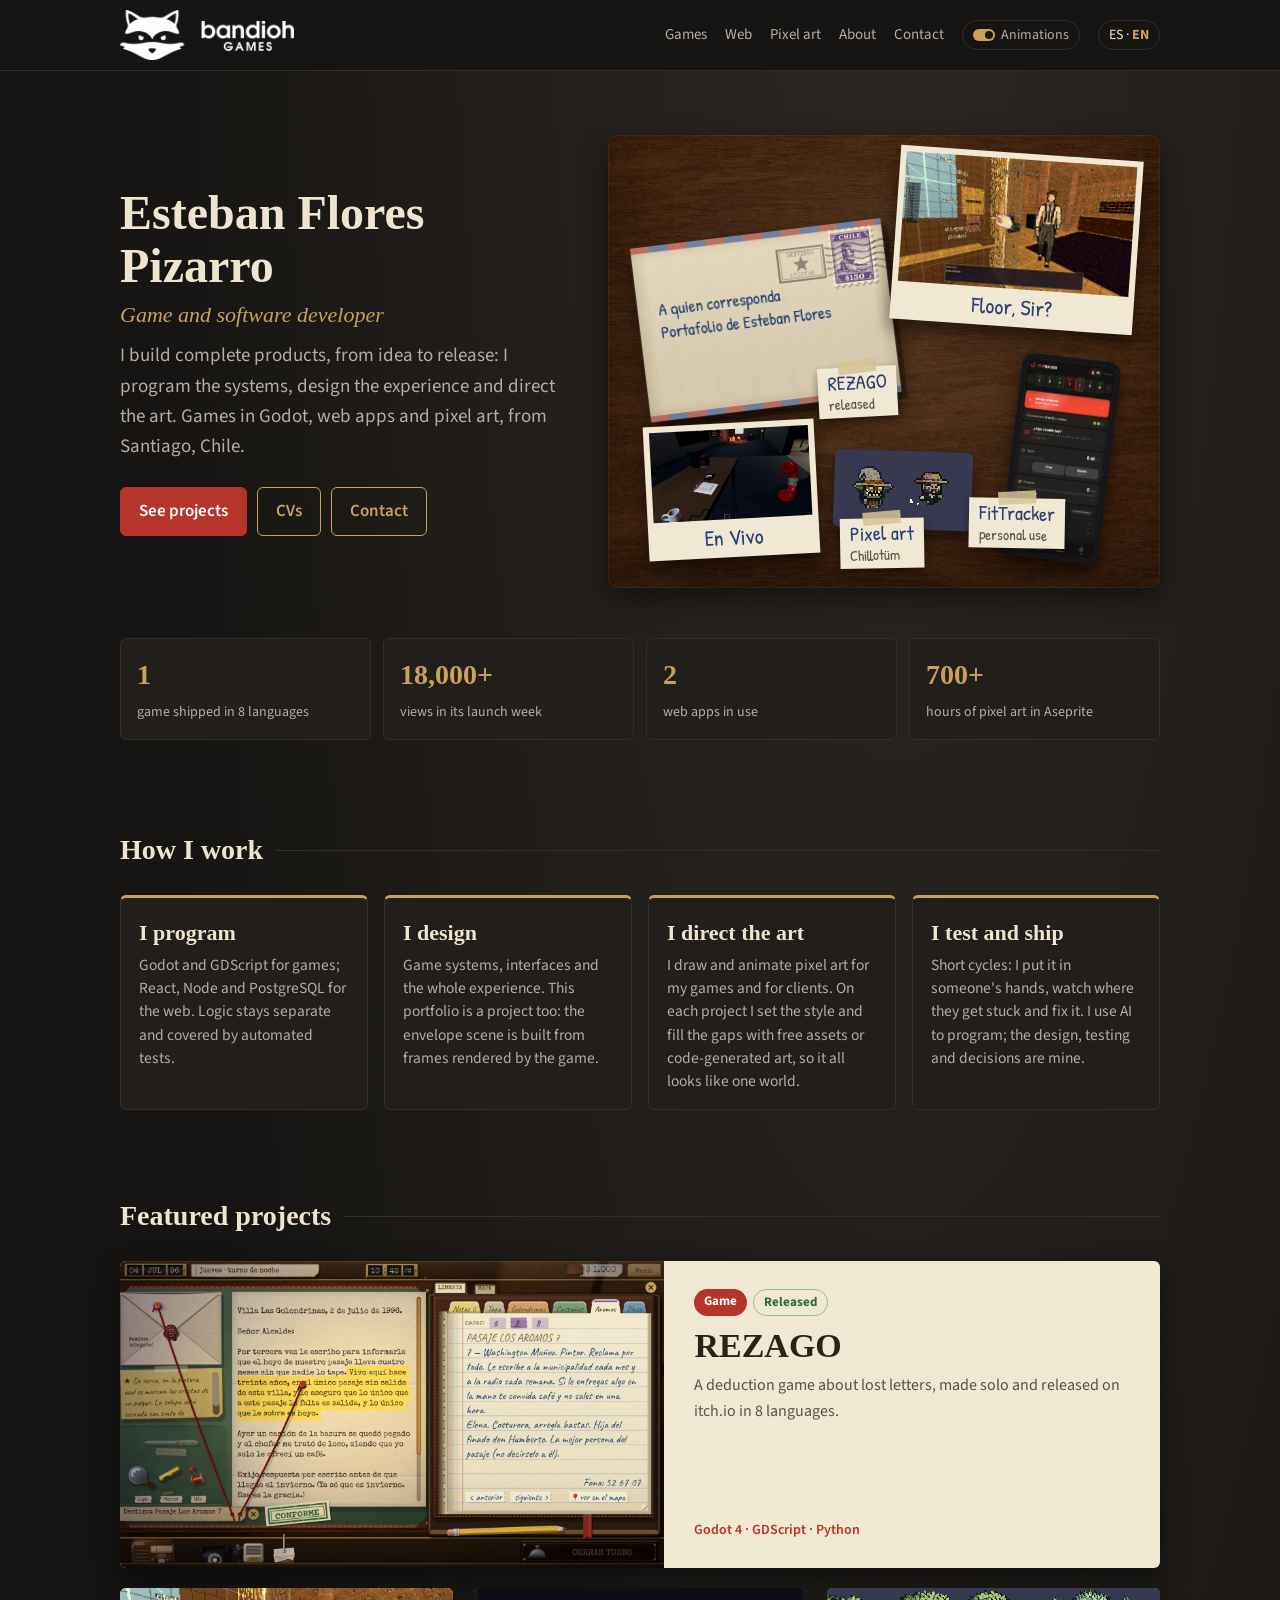
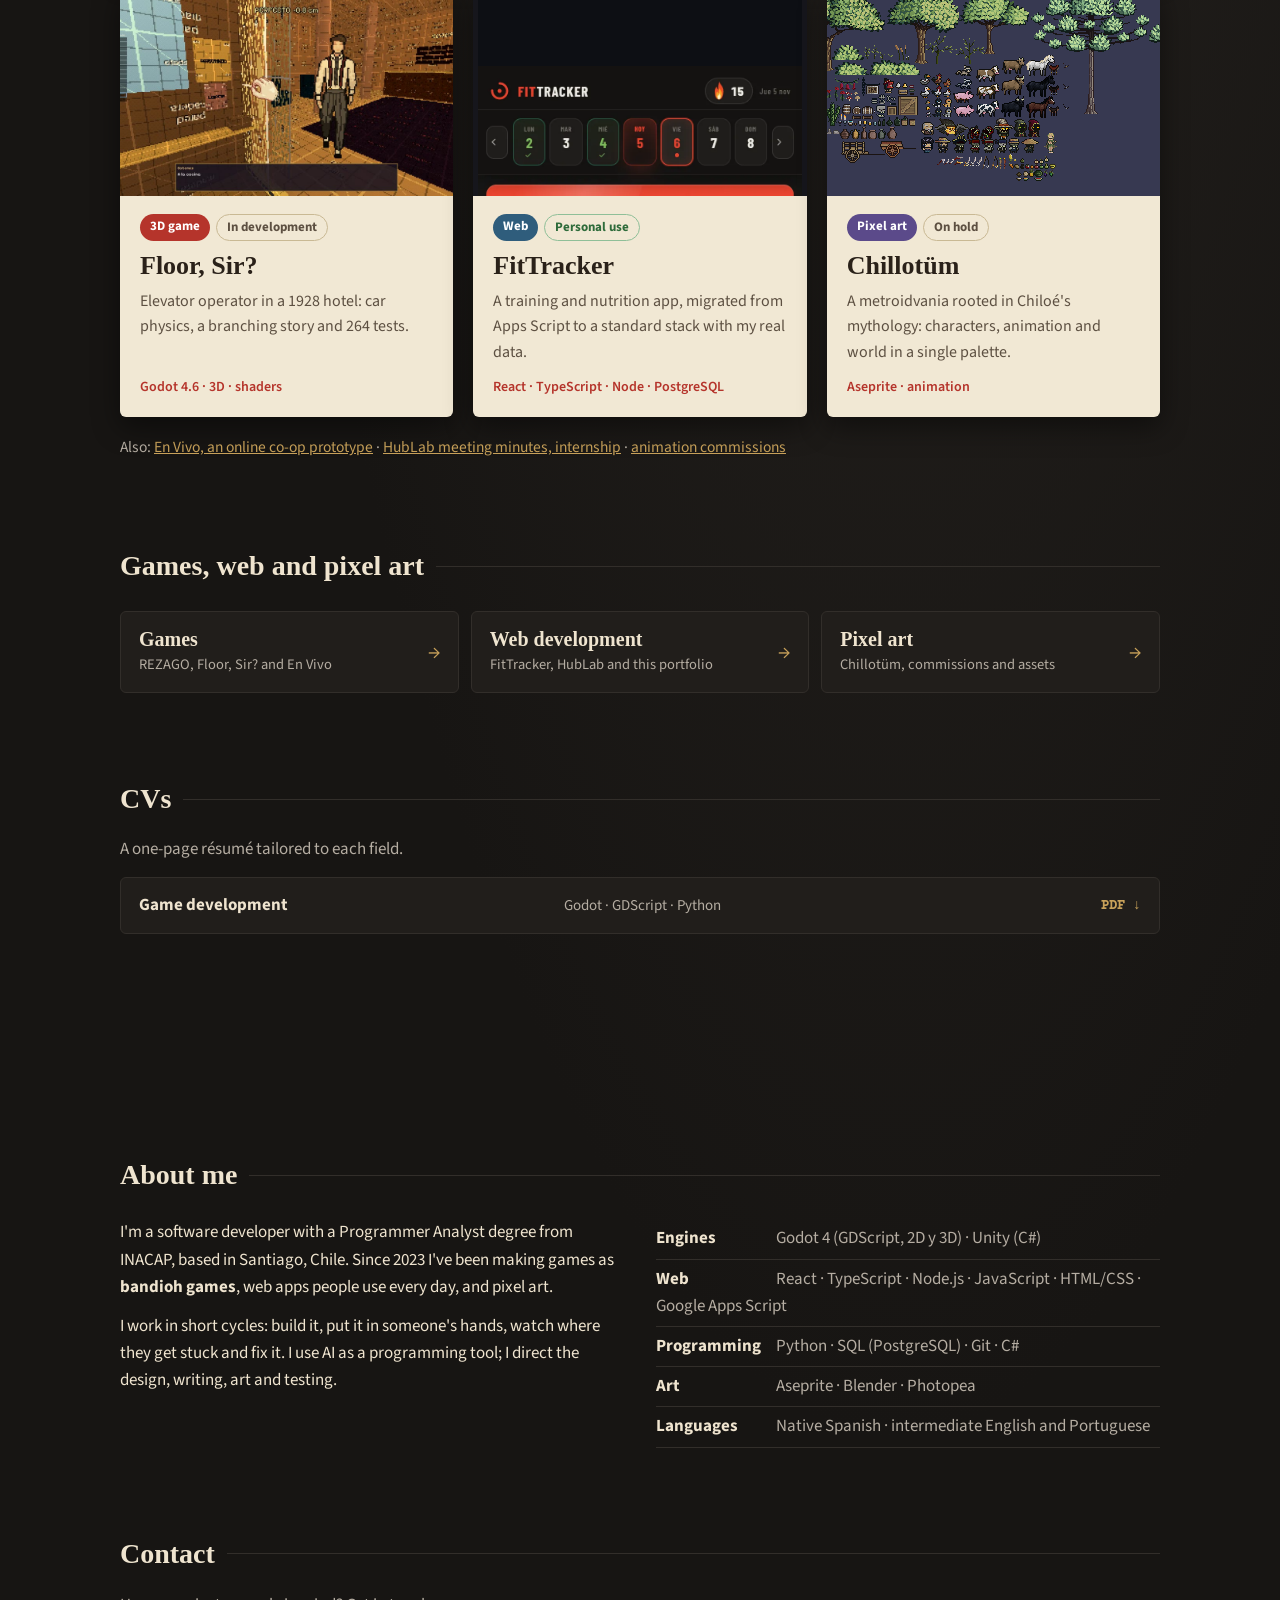
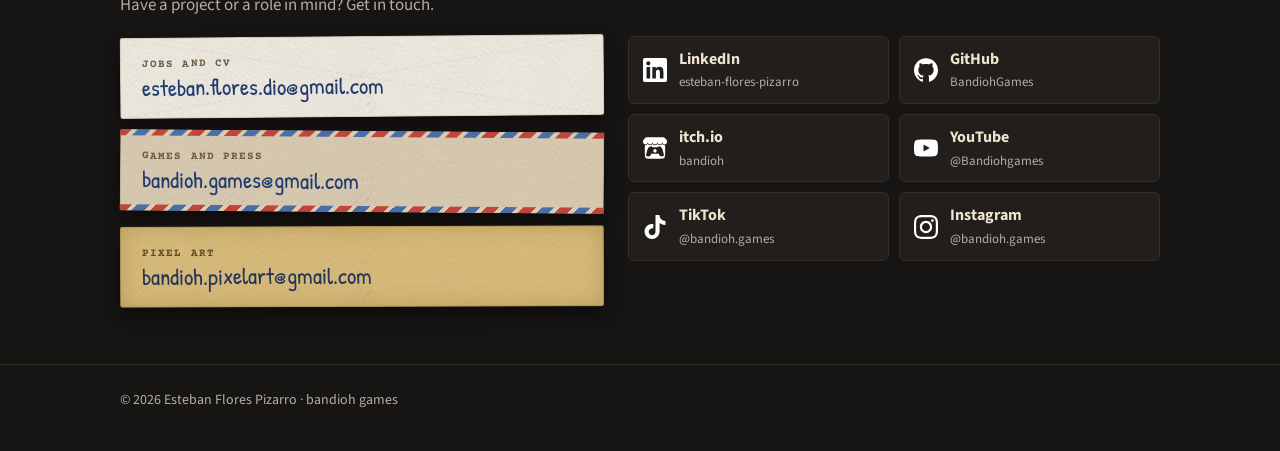
==== commit 77c58be0: "Quila Surf Club en Web (video de la portada a 60 fps, capturas de escritorio y mostrador) y enlaces " ====
--- a/index.html
+++ b/index.html
@@ -13,9 +13,9 @@
 <link rel="apple-touch-icon" href="img/icono_180.png">
 <link rel="preconnect" href="https://fonts.googleapis.com">
 <link href="https://fonts.googleapis.com/css2?family=Courier+Prime:wght@400;700&family=Old+Standard+TT:ital,wght@0,400;0,700;1,400&family=Patrick+Hand&family=Special+Elite&family=Source+Sans+3:wght@400;600;700&display=swap" rel="stylesheet">
-<link rel="stylesheet" href="estilo.css?v=bdc55fea">
-<link rel="stylesheet" href="secciones.css?v=3b203b29">
-<script src="sitio.js?v=dd0c77a3"></script>
+<link rel="stylesheet" href="estilo.css?v=6171b0f0">
+<link rel="stylesheet" href="secciones.css?v=4d1a773b">
+<script src="sitio.js?v=d90cc714"></script>
 </head>
 <body class="area-inicio">
 
@@ -200,12 +200,12 @@
       <a class="sobre-correo manila" href="mailto:bandioh.pixelart@gmail.com"><small>Pixel art</small><b>bandioh.pixelart@gmail.com</b></a>
     </div>
     <div class="redes">
-      <a class="red" href="https://linkedin.com/in/esteban-flores-pizarro"><svg viewBox="0 0 24 24" aria-hidden="true"><path fill="currentColor" d="M20.447 20.452h-3.554v-5.569c0-1.328-.027-3.037-1.852-3.037-1.853 0-2.136 1.445-2.136 2.939v5.667H9.351V9h3.414v1.561h.046c.477-.9 1.637-1.85 3.37-1.85 3.601 0 4.267 2.37 4.267 5.455v6.286zM5.337 7.433c-1.144 0-2.063-.926-2.063-2.065 0-1.138.92-2.063 2.063-2.063 1.14 0 2.064.925 2.064 2.063 0 1.139-.925 2.065-2.064 2.065zm1.782 13.019H3.555V9h3.564v11.452zM22.225 0H1.771C.792 0 0 .774 0 1.729v20.542C0 23.227.792 24 1.771 24h20.451C23.2 24 24 23.227 24 22.271V1.729C24 .774 23.2 0 22.222 0h.003z"/></svg><span><b>LinkedIn</b><small>esteban-flores-pizarro</small></span></a>
-      <a class="red" href="https://github.com/BandiohGames"><svg viewBox="0 0 24 24" aria-hidden="true"><path fill="currentColor" d="M12 .297c-6.63 0-12 5.373-12 12 0 5.303 3.438 9.8 8.205 11.385.6.113.82-.258.82-.577 0-.285-.01-1.04-.015-2.04-3.338.724-4.042-1.61-4.042-1.61C4.422 18.07 3.633 17.7 3.633 17.7c-1.087-.744.084-.729.084-.729 1.205.084 1.838 1.236 1.838 1.236 1.07 1.835 2.809 1.305 3.495.998.108-.776.417-1.305.76-1.605-2.665-.3-5.466-1.332-5.466-5.93 0-1.31.465-2.38 1.235-3.22-.135-.303-.54-1.523.105-3.176 0 0 1.005-.322 3.3 1.23.96-.267 1.98-.399 3-.405 1.02.006 2.04.138 3 .405 2.28-1.552 3.285-1.23 3.285-1.23.645 1.653.24 2.873.12 3.176.765.84 1.23 1.91 1.23 3.22 0 4.61-2.805 5.625-5.475 5.92.42.36.81 1.096.81 2.22 0 1.606-.015 2.896-.015 3.286 0 .315.21.69.825.57C20.565 22.092 24 17.592 24 12.297c0-6.627-5.373-12-12-12"/></svg><span><b>GitHub</b><small>BandiohGames</small></span></a>
-      <a class="red" href="https://bandioh.itch.io"><svg viewBox="0 0 24 24" aria-hidden="true"><path fill="currentColor" d="M3.13 1.338C2.08 1.96.02 4.328 0 4.95v1.03c0 1.303 1.22 2.45 2.325 2.45 1.33 0 2.436-1.102 2.436-2.41 0 1.308 1.07 2.41 2.4 2.41 1.328 0 2.362-1.102 2.362-2.41 0 1.308 1.137 2.41 2.466 2.41h.024c1.33 0 2.466-1.102 2.466-2.41 0 1.308 1.034 2.41 2.363 2.41 1.33 0 2.4-1.102 2.4-2.41 0 1.308 1.106 2.41 2.435 2.41C22.78 8.43 24 7.282 24 5.98V4.95c-.02-.62-2.082-2.99-3.13-3.612-3.253-.114-5.508-.134-8.87-.133-3.362 0-7.945.053-8.87.133zm6.376 6.477a2.74 2.74 0 0 1-.468.602c-.5.49-1.19.795-1.947.795a2.786 2.786 0 0 1-1.95-.795c-.182-.178-.32-.37-.446-.59-.127.222-.303.412-.486.59a2.788 2.788 0 0 1-1.95.795c-.092 0-.187-.025-.264-.052-.107 1.113-.152 2.176-.168 2.95v.005l-.006 1.167c.02 2.334-.23 7.564 1.03 8.85 1.952.454 5.545.662 9.15.663 3.605 0 7.198-.21 9.15-.664 1.26-1.284 1.01-6.514 1.03-8.848l-.006-1.167v-.004c-.016-.775-.06-1.838-.168-2.95-.077.026-.172.052-.263.052a2.788 2.788 0 0 1-1.95-.795c-.184-.178-.36-.368-.486-.59-.127.22-.265.412-.447.59a2.786 2.786 0 0 1-1.95.794c-.76 0-1.446-.303-1.948-.793a2.74 2.74 0 0 1-.468-.602 2.738 2.738 0 0 1-.463.602 2.787 2.787 0 0 1-1.95.794h-.16a2.787 2.787 0 0 1-1.95-.793 2.738 2.738 0 0 1-.464-.602zm-2.004 2.59v.002c.795.002 1.5 0 2.373.953.687-.072 1.406-.108 2.125-.107.72 0 1.438.035 2.125.107.873-.953 1.578-.95 2.372-.953.376 0 1.876 0 2.92 2.934l1.123 4.028c.832 2.995-.266 3.068-1.636 3.07-2.03-.075-3.156-1.55-3.156-3.025-1.124.184-2.436.276-3.748.277-1.312 0-2.624-.093-3.748-.277 0 1.475-1.125 2.95-3.156 3.026-1.37-.004-2.468-.077-1.636-3.072l1.122-4.027c1.045-2.934 2.545-2.934 2.92-2.934zM12 12.714c-.002.002-2.14 1.964-2.523 2.662l1.4-.056v1.22c0 .056.56.033 1.123.007.562.026 1.124.05 1.124-.008v-1.22l1.4.055C14.138 14.677 12 12.713 12 12.713z"/></svg><span><b>itch.io</b><small>bandioh</small></span></a>
-      <a class="red" href="https://www.youtube.com/@Bandiohgames"><svg viewBox="0 0 24 24" aria-hidden="true"><path fill="currentColor" d="M23.498 6.186a3.016 3.016 0 0 0-2.122-2.136C19.505 3.545 12 3.545 12 3.545s-7.505 0-9.377.505A3.017 3.017 0 0 0 .502 6.186C0 8.07 0 12 0 12s0 3.93.502 5.814a3.016 3.016 0 0 0 2.122 2.136c1.871.505 9.376.505 9.376.505s7.505 0 9.377-.505a3.015 3.015 0 0 0 2.122-2.136C24 15.93 24 12 24 12s0-3.93-.502-5.814zM9.545 15.568V8.432L15.818 12l-6.273 3.568z"/></svg><span><b>YouTube</b><small>@Bandiohgames</small></span></a>
-      <a class="red" href="https://www.tiktok.com/@bandioh.games"><svg viewBox="0 0 24 24" aria-hidden="true"><path fill="currentColor" d="M12.525.02c1.31-.02 2.61-.01 3.91-.02.08 1.53.63 3.09 1.75 4.17 1.12 1.11 2.7 1.62 4.24 1.79v4.03c-1.44-.05-2.89-.35-4.2-.97-.57-.26-1.1-.59-1.62-.93-.01 2.92.01 5.84-.02 8.75-.08 1.4-.54 2.79-1.35 3.94-1.31 1.92-3.58 3.17-5.91 3.21-1.43.08-2.86-.31-4.08-1.03-2.02-1.19-3.44-3.37-3.65-5.71-.02-.5-.03-1-.01-1.49.18-1.9 1.12-3.72 2.58-4.96 1.66-1.44 3.98-2.13 6.15-1.72.02 1.48-.04 2.96-.04 4.44-.99-.32-2.15-.23-3.02.37-.63.41-1.11 1.04-1.36 1.75-.21.51-.15 1.07-.14 1.61.24 1.64 1.82 3.02 3.5 2.87 1.12-.01 2.19-.66 2.77-1.61.19-.33.4-.67.41-1.06.1-1.79.06-3.57.07-5.36.01-4.03-.01-8.05.02-12.07z"/></svg><span><b>TikTok</b><small>@bandioh.games</small></span></a>
-      <a class="red" href="https://www.instagram.com/bandioh.games"><svg viewBox="0 0 24 24" aria-hidden="true"><path fill="currentColor" d="M12 0C8.74 0 8.333.015 7.053.072 5.775.132 4.905.333 4.14.63c-.789.306-1.459.717-2.126 1.384S.935 3.35.63 4.14C.333 4.905.131 5.775.072 7.053.012 8.333 0 8.74 0 12s.015 3.667.072 4.947c.06 1.277.261 2.148.558 2.913.306.788.717 1.459 1.384 2.126.667.666 1.336 1.079 2.126 1.384.766.296 1.636.499 2.913.558C8.333 23.988 8.74 24 12 24s3.667-.015 4.947-.072c1.277-.06 2.148-.262 2.913-.558.788-.306 1.459-.718 2.126-1.384.666-.667 1.079-1.335 1.384-2.126.296-.765.499-1.636.558-2.913.06-1.28.072-1.687.072-4.947s-.015-3.667-.072-4.947c-.06-1.277-.262-2.149-.558-2.913-.306-.789-.718-1.459-1.384-2.126C21.319 1.347 20.651.935 19.86.63c-.765-.297-1.636-.499-2.913-.558C15.667.012 15.26 0 12 0zm0 2.16c3.203 0 3.585.016 4.85.071 1.17.055 1.805.249 2.227.415.562.217.96.477 1.382.896.419.42.679.819.896 1.381.164.422.36 1.057.413 2.227.057 1.266.07 1.646.07 4.85s-.015 3.585-.074 4.85c-.061 1.17-.256 1.805-.421 2.227-.224.562-.479.96-.899 1.382-.419.419-.824.679-1.38.896-.42.164-1.065.36-2.235.413-1.274.057-1.649.07-4.859.07-3.211 0-3.586-.015-4.859-.074-1.171-.061-1.816-.256-2.236-.421-.569-.224-.96-.479-1.379-.899-.421-.419-.69-.824-.9-1.38-.165-.42-.359-1.065-.42-2.235-.045-1.26-.061-1.649-.061-4.844 0-3.196.016-3.586.061-4.861.061-1.17.255-1.814.42-2.234.21-.57.479-.96.9-1.381.419-.419.81-.689 1.379-.898.42-.166 1.051-.361 2.221-.421 1.275-.045 1.65-.06 4.859-.06l.045.03zm0 3.678c-3.405 0-6.162 2.76-6.162 6.162 0 3.405 2.76 6.162 6.162 6.162 3.405 0 6.162-2.76 6.162-6.162 0-3.405-2.76-6.162-6.162-6.162zM12 16c-2.21 0-4-1.79-4-4s1.79-4 4-4 4 1.79 4 4-1.79 4-4 4zm7.846-10.405c0 .795-.646 1.44-1.44 1.44-.795 0-1.44-.646-1.44-1.44 0-.794.646-1.439 1.44-1.439.793-.001 1.44.645 1.44 1.439z"/></svg><span><b>Instagram</b><small>@bandioh.games</small></span></a>
+      <a class="red" href="https://linkedin.com/in/esteban-flores-pizarro" target="_blank" rel="noopener"><svg viewBox="0 0 24 24" aria-hidden="true"><path fill="currentColor" d="M20.447 20.452h-3.554v-5.569c0-1.328-.027-3.037-1.852-3.037-1.853 0-2.136 1.445-2.136 2.939v5.667H9.351V9h3.414v1.561h.046c.477-.9 1.637-1.85 3.37-1.85 3.601 0 4.267 2.37 4.267 5.455v6.286zM5.337 7.433c-1.144 0-2.063-.926-2.063-2.065 0-1.138.92-2.063 2.063-2.063 1.14 0 2.064.925 2.064 2.063 0 1.139-.925 2.065-2.064 2.065zm1.782 13.019H3.555V9h3.564v11.452zM22.225 0H1.771C.792 0 0 .774 0 1.729v20.542C0 23.227.792 24 1.771 24h20.451C23.2 24 24 23.227 24 22.271V1.729C24 .774 23.2 0 22.222 0h.003z"/></svg><span><b>LinkedIn</b><small>esteban-flores-pizarro</small></span></a>
+      <a class="red" href="https://github.com/BandiohGames" target="_blank" rel="noopener"><svg viewBox="0 0 24 24" aria-hidden="true"><path fill="currentColor" d="M12 .297c-6.63 0-12 5.373-12 12 0 5.303 3.438 9.8 8.205 11.385.6.113.82-.258.82-.577 0-.285-.01-1.04-.015-2.04-3.338.724-4.042-1.61-4.042-1.61C4.422 18.07 3.633 17.7 3.633 17.7c-1.087-.744.084-.729.084-.729 1.205.084 1.838 1.236 1.838 1.236 1.07 1.835 2.809 1.305 3.495.998.108-.776.417-1.305.76-1.605-2.665-.3-5.466-1.332-5.466-5.93 0-1.31.465-2.38 1.235-3.22-.135-.303-.54-1.523.105-3.176 0 0 1.005-.322 3.3 1.23.96-.267 1.98-.399 3-.405 1.02.006 2.04.138 3 .405 2.28-1.552 3.285-1.23 3.285-1.23.645 1.653.24 2.873.12 3.176.765.84 1.23 1.91 1.23 3.22 0 4.61-2.805 5.625-5.475 5.92.42.36.81 1.096.81 2.22 0 1.606-.015 2.896-.015 3.286 0 .315.21.69.825.57C20.565 22.092 24 17.592 24 12.297c0-6.627-5.373-12-12-12"/></svg><span><b>GitHub</b><small>BandiohGames</small></span></a>
+      <a class="red" href="https://bandioh.itch.io" target="_blank" rel="noopener"><svg viewBox="0 0 24 24" aria-hidden="true"><path fill="currentColor" d="M3.13 1.338C2.08 1.96.02 4.328 0 4.95v1.03c0 1.303 1.22 2.45 2.325 2.45 1.33 0 2.436-1.102 2.436-2.41 0 1.308 1.07 2.41 2.4 2.41 1.328 0 2.362-1.102 2.362-2.41 0 1.308 1.137 2.41 2.466 2.41h.024c1.33 0 2.466-1.102 2.466-2.41 0 1.308 1.034 2.41 2.363 2.41 1.33 0 2.4-1.102 2.4-2.41 0 1.308 1.106 2.41 2.435 2.41C22.78 8.43 24 7.282 24 5.98V4.95c-.02-.62-2.082-2.99-3.13-3.612-3.253-.114-5.508-.134-8.87-.133-3.362 0-7.945.053-8.87.133zm6.376 6.477a2.74 2.74 0 0 1-.468.602c-.5.49-1.19.795-1.947.795a2.786 2.786 0 0 1-1.95-.795c-.182-.178-.32-.37-.446-.59-.127.222-.303.412-.486.59a2.788 2.788 0 0 1-1.95.795c-.092 0-.187-.025-.264-.052-.107 1.113-.152 2.176-.168 2.95v.005l-.006 1.167c.02 2.334-.23 7.564 1.03 8.85 1.952.454 5.545.662 9.15.663 3.605 0 7.198-.21 9.15-.664 1.26-1.284 1.01-6.514 1.03-8.848l-.006-1.167v-.004c-.016-.775-.06-1.838-.168-2.95-.077.026-.172.052-.263.052a2.788 2.788 0 0 1-1.95-.795c-.184-.178-.36-.368-.486-.59-.127.22-.265.412-.447.59a2.786 2.786 0 0 1-1.95.794c-.76 0-1.446-.303-1.948-.793a2.74 2.74 0 0 1-.468-.602 2.738 2.738 0 0 1-.463.602 2.787 2.787 0 0 1-1.95.794h-.16a2.787 2.787 0 0 1-1.95-.793 2.738 2.738 0 0 1-.464-.602zm-2.004 2.59v.002c.795.002 1.5 0 2.373.953.687-.072 1.406-.108 2.125-.107.72 0 1.438.035 2.125.107.873-.953 1.578-.95 2.372-.953.376 0 1.876 0 2.92 2.934l1.123 4.028c.832 2.995-.266 3.068-1.636 3.07-2.03-.075-3.156-1.55-3.156-3.025-1.124.184-2.436.276-3.748.277-1.312 0-2.624-.093-3.748-.277 0 1.475-1.125 2.95-3.156 3.026-1.37-.004-2.468-.077-1.636-3.072l1.122-4.027c1.045-2.934 2.545-2.934 2.92-2.934zM12 12.714c-.002.002-2.14 1.964-2.523 2.662l1.4-.056v1.22c0 .056.56.033 1.123.007.562.026 1.124.05 1.124-.008v-1.22l1.4.055C14.138 14.677 12 12.713 12 12.713z"/></svg><span><b>itch.io</b><small>bandioh</small></span></a>
+      <a class="red" href="https://www.youtube.com/@Bandiohgames" target="_blank" rel="noopener"><svg viewBox="0 0 24 24" aria-hidden="true"><path fill="currentColor" d="M23.498 6.186a3.016 3.016 0 0 0-2.122-2.136C19.505 3.545 12 3.545 12 3.545s-7.505 0-9.377.505A3.017 3.017 0 0 0 .502 6.186C0 8.07 0 12 0 12s0 3.93.502 5.814a3.016 3.016 0 0 0 2.122 2.136c1.871.505 9.376.505 9.376.505s7.505 0 9.377-.505a3.015 3.015 0 0 0 2.122-2.136C24 15.93 24 12 24 12s0-3.93-.502-5.814zM9.545 15.568V8.432L15.818 12l-6.273 3.568z"/></svg><span><b>YouTube</b><small>@Bandiohgames</small></span></a>
+      <a class="red" href="https://www.tiktok.com/@bandioh.games" target="_blank" rel="noopener"><svg viewBox="0 0 24 24" aria-hidden="true"><path fill="currentColor" d="M12.525.02c1.31-.02 2.61-.01 3.91-.02.08 1.53.63 3.09 1.75 4.17 1.12 1.11 2.7 1.62 4.24 1.79v4.03c-1.44-.05-2.89-.35-4.2-.97-.57-.26-1.1-.59-1.62-.93-.01 2.92.01 5.84-.02 8.75-.08 1.4-.54 2.79-1.35 3.94-1.31 1.92-3.58 3.17-5.91 3.21-1.43.08-2.86-.31-4.08-1.03-2.02-1.19-3.44-3.37-3.65-5.71-.02-.5-.03-1-.01-1.49.18-1.9 1.12-3.72 2.58-4.96 1.66-1.44 3.98-2.13 6.15-1.72.02 1.48-.04 2.96-.04 4.44-.99-.32-2.15-.23-3.02.37-.63.41-1.11 1.04-1.36 1.75-.21.51-.15 1.07-.14 1.61.24 1.64 1.82 3.02 3.5 2.87 1.12-.01 2.19-.66 2.77-1.61.19-.33.4-.67.41-1.06.1-1.79.06-3.57.07-5.36.01-4.03-.01-8.05.02-12.07z"/></svg><span><b>TikTok</b><small>@bandioh.games</small></span></a>
+      <a class="red" href="https://www.instagram.com/bandioh.games" target="_blank" rel="noopener"><svg viewBox="0 0 24 24" aria-hidden="true"><path fill="currentColor" d="M12 0C8.74 0 8.333.015 7.053.072 5.775.132 4.905.333 4.14.63c-.789.306-1.459.717-2.126 1.384S.935 3.35.63 4.14C.333 4.905.131 5.775.072 7.053.012 8.333 0 8.74 0 12s.015 3.667.072 4.947c.06 1.277.261 2.148.558 2.913.306.788.717 1.459 1.384 2.126.667.666 1.336 1.079 2.126 1.384.766.296 1.636.499 2.913.558C8.333 23.988 8.74 24 12 24s3.667-.015 4.947-.072c1.277-.06 2.148-.262 2.913-.558.788-.306 1.459-.718 2.126-1.384.666-.667 1.079-1.335 1.384-2.126.296-.765.499-1.636.558-2.913.06-1.28.072-1.687.072-4.947s-.015-3.667-.072-4.947c-.06-1.277-.262-2.149-.558-2.913-.306-.789-.718-1.459-1.384-2.126C21.319 1.347 20.651.935 19.86.63c-.765-.297-1.636-.499-2.913-.558C15.667.012 15.26 0 12 0zm0 2.16c3.203 0 3.585.016 4.85.071 1.17.055 1.805.249 2.227.415.562.217.96.477 1.382.896.419.42.679.819.896 1.381.164.422.36 1.057.413 2.227.057 1.266.07 1.646.07 4.85s-.015 3.585-.074 4.85c-.061 1.17-.256 1.805-.421 2.227-.224.562-.479.96-.899 1.382-.419.419-.824.679-1.38.896-.42.164-1.065.36-2.235.413-1.274.057-1.649.07-4.859.07-3.211 0-3.586-.015-4.859-.074-1.171-.061-1.816-.256-2.236-.421-.569-.224-.96-.479-1.379-.899-.421-.419-.69-.824-.9-1.38-.165-.42-.359-1.065-.42-2.235-.045-1.26-.061-1.649-.061-4.844 0-3.196.016-3.586.061-4.861.061-1.17.255-1.814.42-2.234.21-.57.479-.96.9-1.381.419-.419.81-.689 1.379-.898.42-.166 1.051-.361 2.221-.421 1.275-.045 1.65-.06 4.859-.06l.045.03zm0 3.678c-3.405 0-6.162 2.76-6.162 6.162 0 3.405 2.76 6.162 6.162 6.162 3.405 0 6.162-2.76 6.162-6.162 0-3.405-2.76-6.162-6.162-6.162zM12 16c-2.21 0-4-1.79-4-4s1.79-4 4-4 4 1.79 4 4-1.79 4-4 4zm7.846-10.405c0 .795-.646 1.44-1.44 1.44-.795 0-1.44-.646-1.44-1.44 0-.794.646-1.439 1.44-1.439.793-.001 1.44.645 1.44 1.439z"/></svg><span><b>Instagram</b><small>@bandioh.games</small></span></a>
     </div>
   </div>
 </section>
--- a/secciones.css
+++ b/secciones.css
@@ -304,3 +304,17 @@
 .telefonos.telefonos-3 { grid-template-columns: repeat(3, minmax(0, 1fr)); max-width: 810px; }
 .telefonos.telefonos-2 { grid-template-columns: repeat(2, minmax(0, 1fr)); max-width: 540px; }
 @media (max-width: 820px) { .telefonos.telefonos-3, .telefonos.telefonos-2 { max-width: none; margin-left: -20px; margin-right: -20px; } }
+
+/* Quila: escritorio grande con el celular encima, y cuadrícula de capturas de escritorio */
+.compuesto .escena { position: relative; padding: 0 9% 6% 0; }
+.compuesto .flota { position: absolute; right: 0; bottom: 0; width: 21%; }
+.compuesto figcaption { margin-top: 12px; }
+.capturas-dos { display: grid; grid-template-columns: repeat(2, minmax(0, 1fr)); gap: 24px 22px; margin: 22px 0 18px; }
+.capturas-dos .captura { margin: 0; }
+@media (max-width: 700px) {
+  .capturas-dos { grid-template-columns: minmax(0, 1fr); }
+  .compuesto .escena { padding: 0 12% 12% 0; }
+  .compuesto .flota { width: 27%; }
+  .compuesto .flota .marco-cel { border-radius: 16px; padding: 5px; }
+  .compuesto .flota img { border-radius: 12px; }
+}
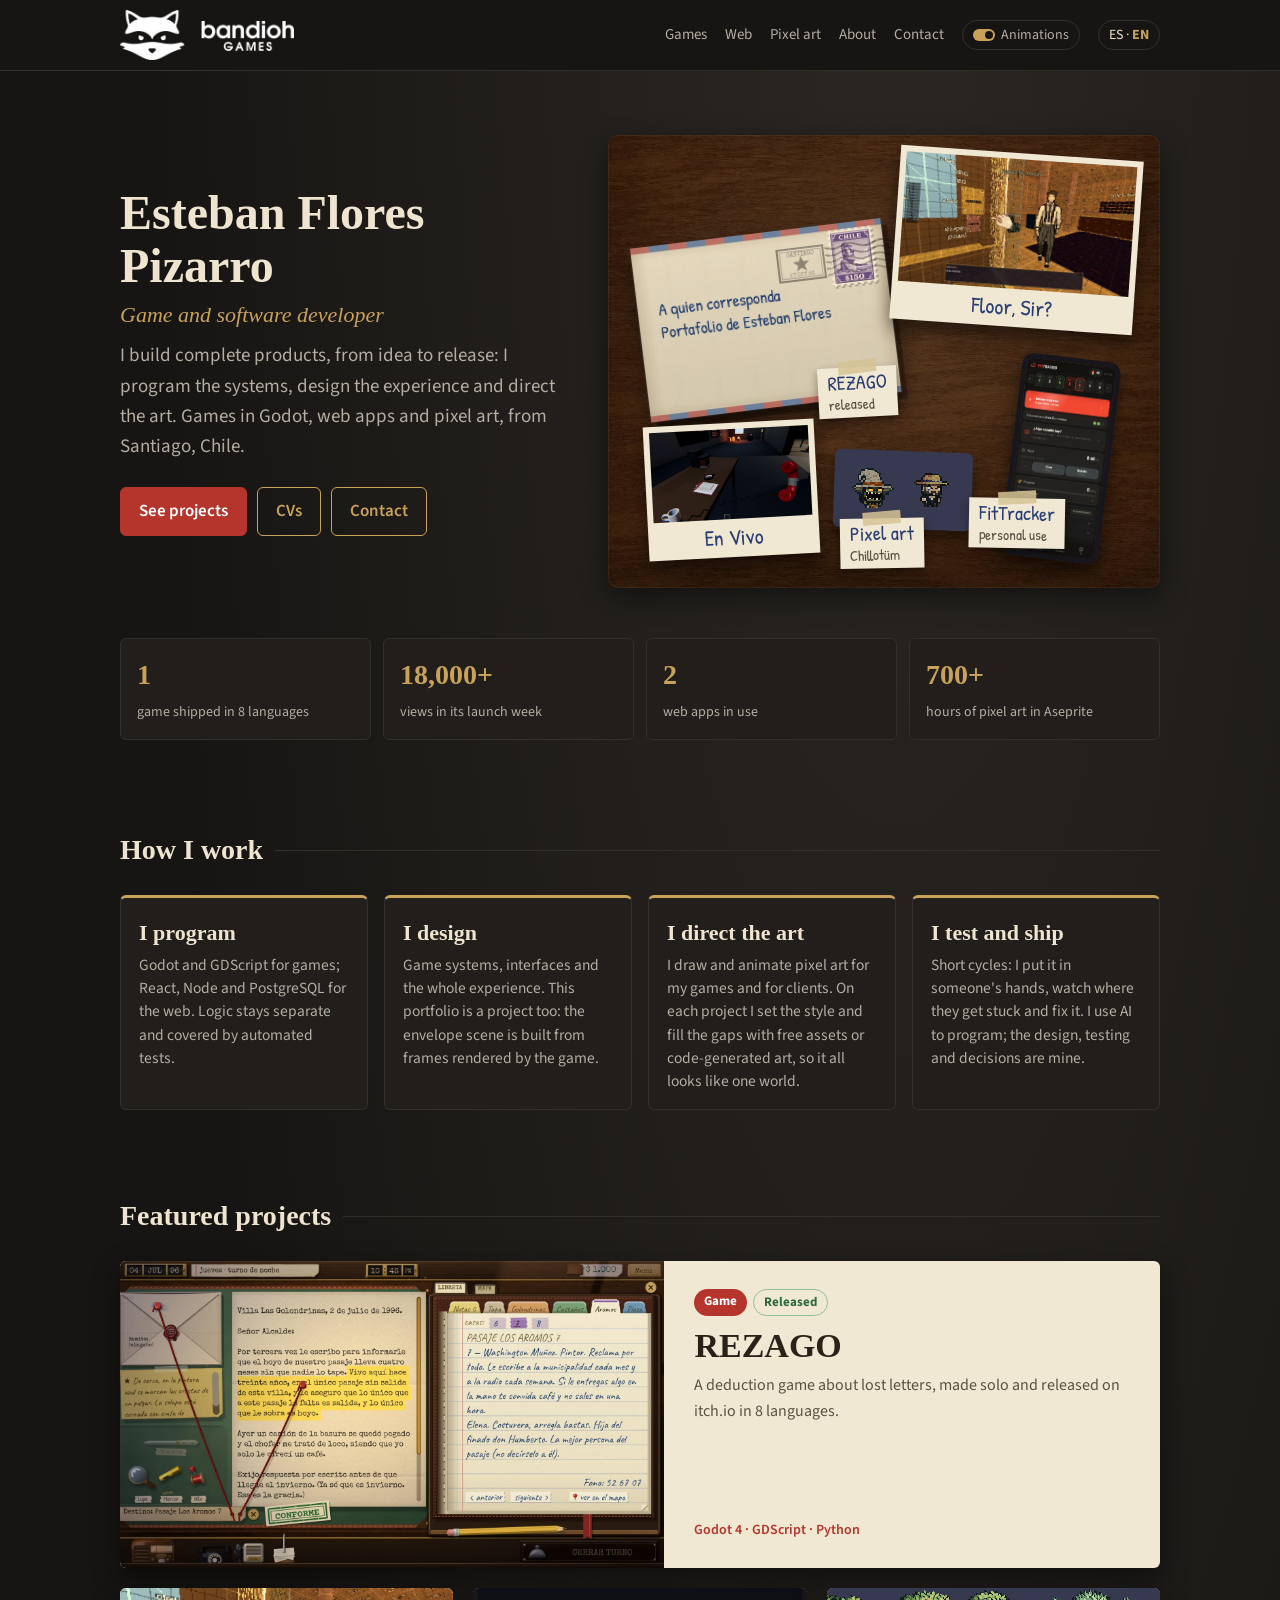
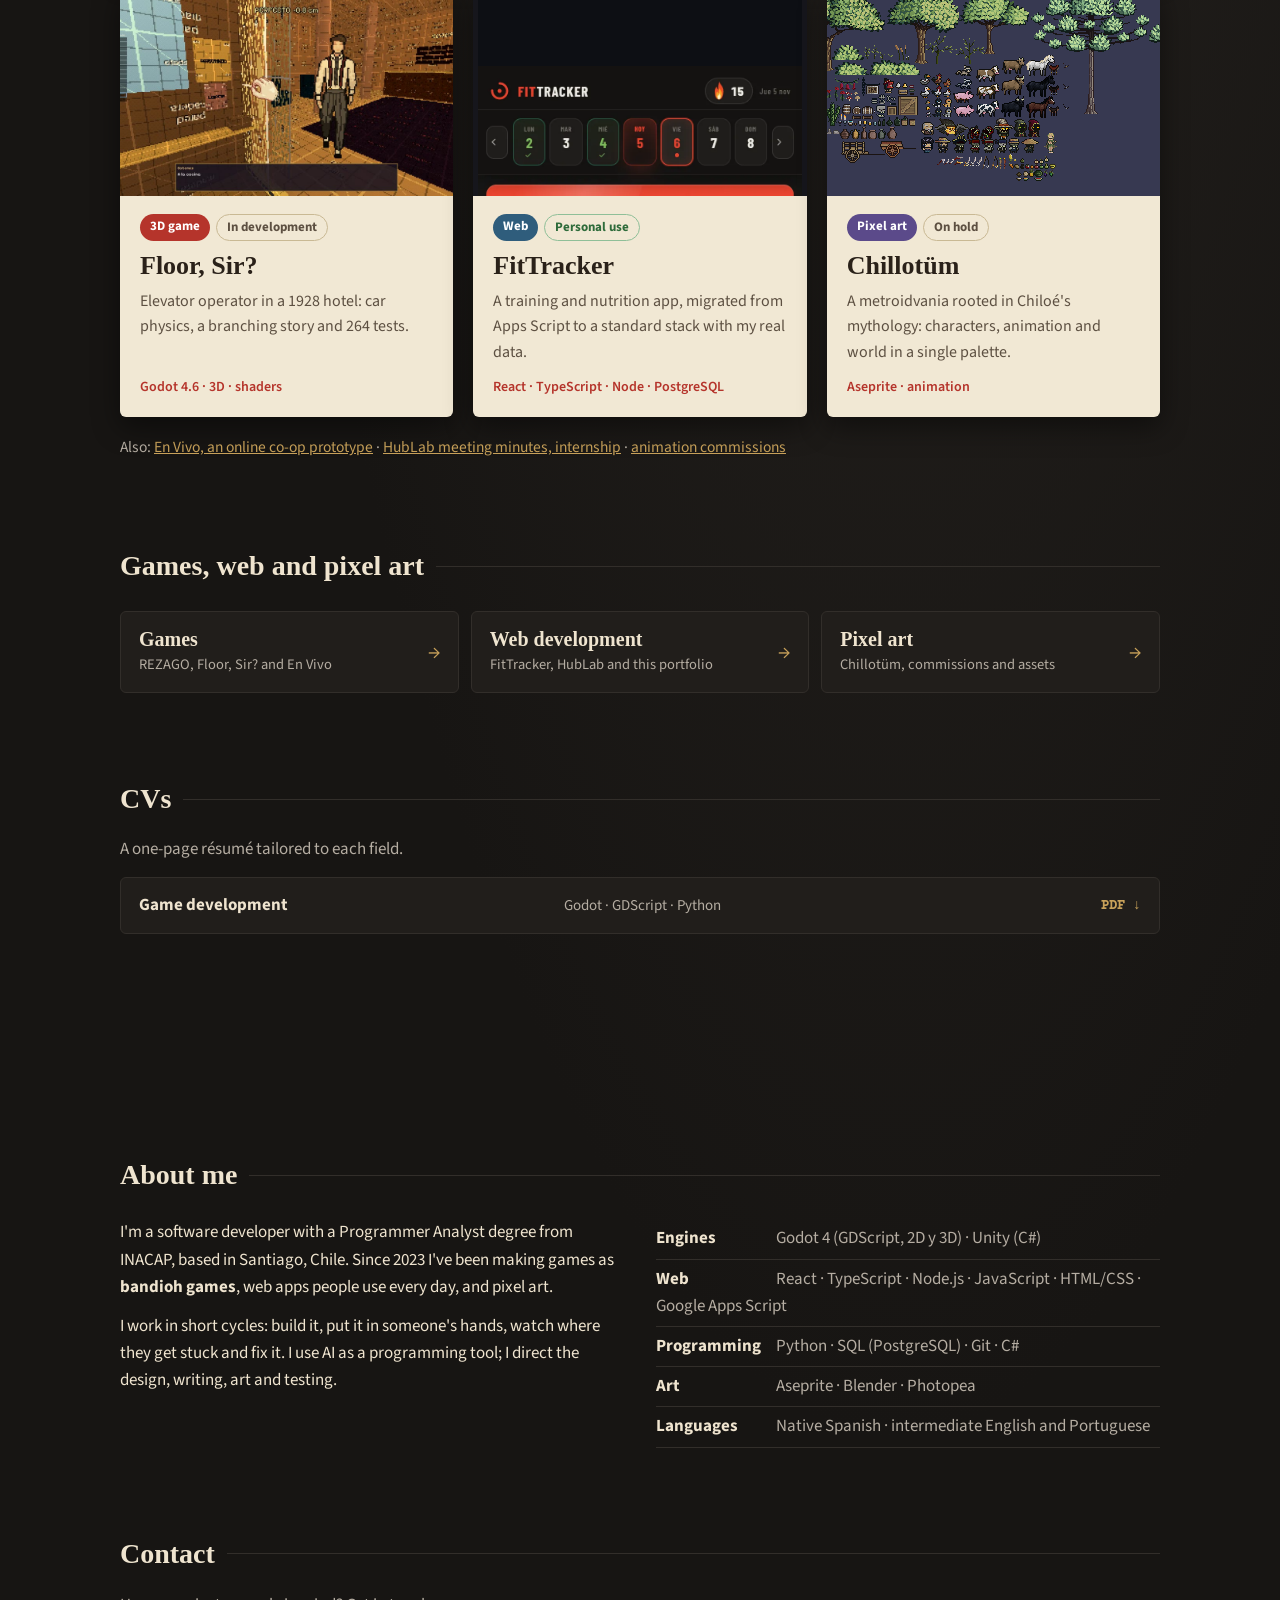
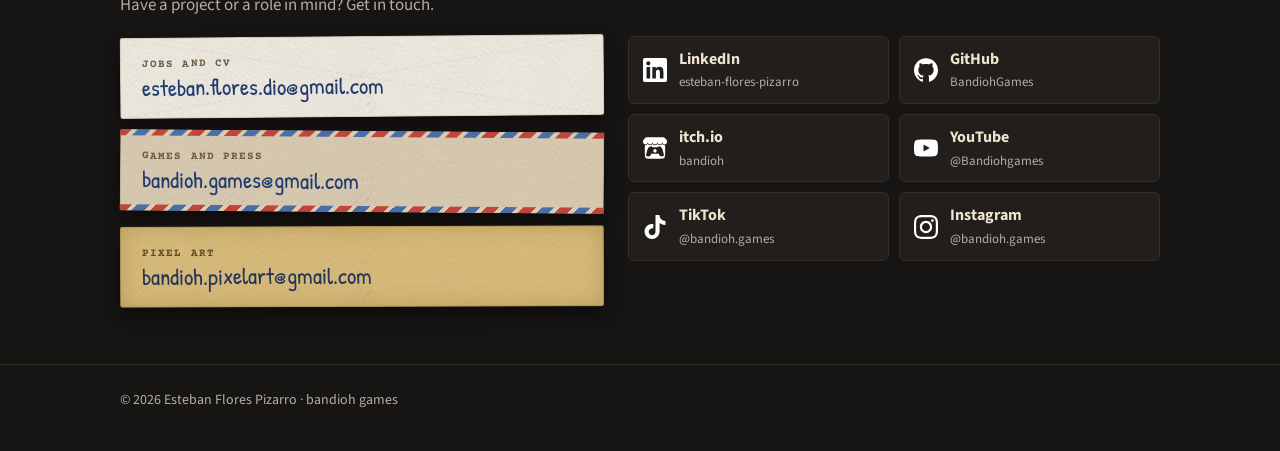
==== commit 931be1e9: "Caso de estudio de Quila Surf Club («Cómo lo hice»): decisiones, rendimiento medido y cómo lo revisé" ====
--- a/index.html
+++ b/index.html
@@ -14,8 +14,8 @@
 <link rel="preconnect" href="https://fonts.googleapis.com">
 <link href="https://fonts.googleapis.com/css2?family=Courier+Prime:wght@400;700&family=Old+Standard+TT:ital,wght@0,400;0,700;1,400&family=Patrick+Hand&family=Special+Elite&family=Source+Sans+3:wght@400;600;700&display=swap" rel="stylesheet">
 <link rel="stylesheet" href="estilo.css?v=6171b0f0">
-<link rel="stylesheet" href="secciones.css?v=4d1a773b">
-<script src="sitio.js?v=d90cc714"></script>
+<link rel="stylesheet" href="secciones.css?v=7babe574">
+<script src="sitio.js?v=e04ee9ea"></script>
 </head>
 <body class="area-inicio">
 
